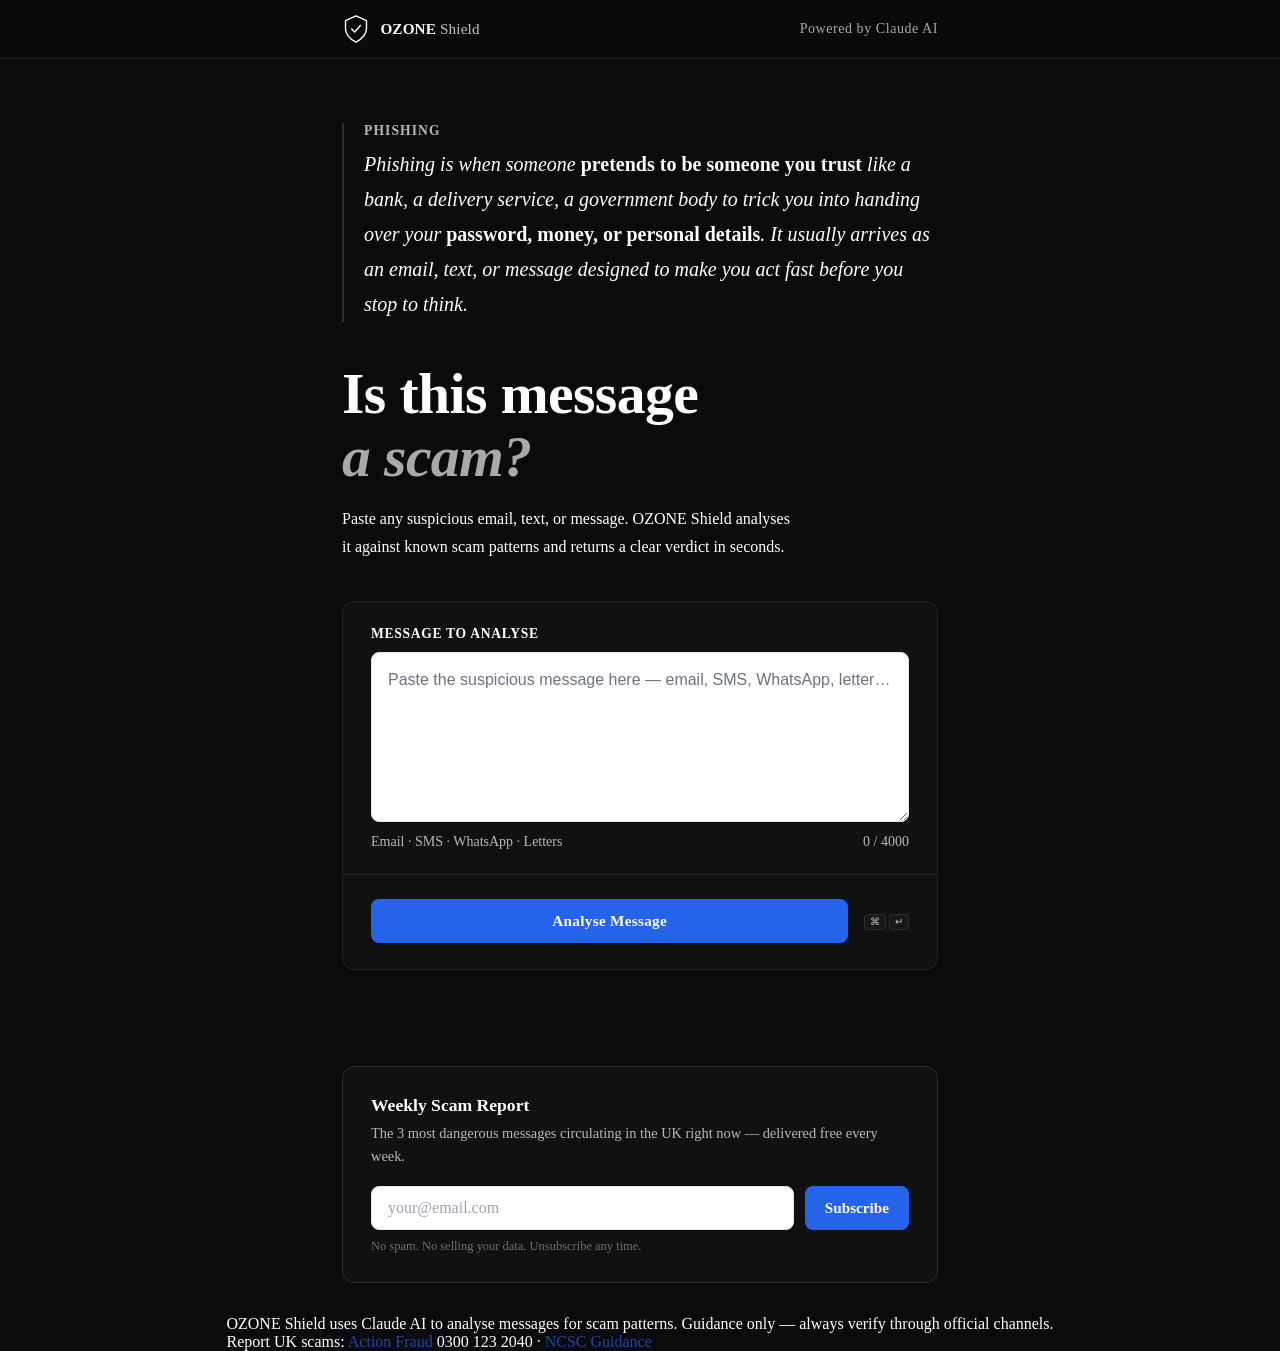
==== index.html @ 38a6ad0b "Slight change" ====
<!DOCTYPE html>
<html lang="en">
<head>
  <meta charset="UTF-8">
  <meta name="viewport" content="width=device-width, initial-scale=1.0">
  <title>OZONE Shield — Scam Detector</title>
  <link rel="preconnect" href="https://fonts.googleapis.com">
  <link rel="preconnect" href="https://fonts.gstatic.com" crossorigin>
  
  <style>
    *, *::before, *::after { box-sizing: border-box; margin: 0; padding: 0; }

    :root {
      --bg:          #0b0b0d;
      --surface:     #111113;
      --surface-2:   #18181b;
      --border:      #222226;
      --border-mid:  #2e2e34;
      --text:        #ffffff;
      --muted:       rgba(255,255,255,0.75);
      --dim:         rgba(255,255,255,0.5);
      --blue:        #2563eb;
      --blue-hover:  #1d4ed8;
      --blue-glow:   rgba(37,99,235,0.15);
      --safe:        #10b981;
      --safe-bg:     rgba(16,185,129,0.07);
      --safe-border: rgba(16,185,129,0.2);
      --warn:        #d97706;
      --warn-bg:     rgba(217,119,6,0.07);
      --warn-border: rgba(217,119,6,0.2);
      --danger:      #dc2626;
      --danger-bg:   rgba(220,38,38,0.07);
      --danger-border: rgba(220,38,38,0.2);
    }

    html { font-size: 16px; }

    body {
      background: var(--bg);
      color: var(--text);
      font-family: 'Times New Roman', Times, serif;
      font-weight: 400;
      min-height: 100vh;
      -webkit-font-smoothing: antialiased;
      display: flex;
      flex-direction: column;
      align-items: center;
    }

    /* ─── NAV ─── */
    nav {
      width: 100%;
      position: sticky;
      top: 0;
      z-index: 50;
      background: rgba(11,11,13,0.9);
      backdrop-filter: blur(16px);
      border-bottom: 1px solid var(--border);
    }

    .nav-inner {
      max-width: 660px;
      margin: 0 auto;
      padding: 0 2rem;
      height: 58px;
      display: flex;
      align-items: center;
      justify-content: space-between;
    }

    .brand {
      display: flex;
      align-items: center;
      gap: 0.65rem;
      text-decoration: none;
    }

    .shield-icon {
      width: 28px;
      height: 28px;
      flex-shrink: 0;
    }

    .brand-name {
      font-family: 'Times New Roman', Times, serif;
      font-weight: 700;
      font-size: 0.95rem;
      color: #ffffff;
      letter-spacing: 0.01em;
    }

    .brand-name span {
      color: rgba(255,255,255,0.75);
      font-weight: 400;
    }

    .nav-tag {
      font-size: 0.875rem;
      font-weight: 400;
      color: rgba(255,255,255,0.65);
      letter-spacing: 0.04em;
    }

    /* ─── PAGE ─── */
    .page {
      width: 100%;
      max-width: 660px;
      padding: 4rem 2rem 6rem;
      display: flex;
      flex-direction: column;
      gap: 2.5rem;
    }

    /* ─── DEFINITION ─── */
    .definition {
      border-left: 2px solid var(--border-mid);
      padding-left: 1.25rem;
      animation: rise 0.5s ease both;
    }

    .definition-label {
      font-size: 0.85rem;
      font-weight: 700;
      letter-spacing: 0.08em;
      text-transform: uppercase;
      color: rgba(255,255,255,0.7);
      margin-bottom: 0.5rem;
    }

    .definition-body {
      font-family: 'Times New Roman', Times, serif;
      font-size: 1.25rem;
      font-style: italic;
      color: #ffffff;
      line-height: 1.75;
    }

    .definition-body strong {
      font-style: normal;
      font-weight: 700;
      color: #ffffff;
    }

    /* ─── HERO ─── */
    .hero {
      animation: rise 0.5s ease 0.07s both;
    }

    h1 {
      font-family: 'Times New Roman', Times, serif;
      font-size: clamp(2.6rem, 6vw, 3.6rem);
      font-weight: 700;
      line-height: 1.1;
      letter-spacing: -0.01em;
      color: #ffffff;
      margin-bottom: 1rem;
    }

    h1 em {
      font-style: italic;
      color: rgba(255,255,255,0.65);
    }

    .hero-sub {
      font-size: 1rem;
      font-weight: 400;
      color: #ffffff;
      line-height: 1.75;
      max-width: 460px;
    }

    /* ─── CARD ─── */
    .card {
      background: var(--surface);
      border: 1px solid var(--border);
      border-radius: 12px;
      overflow: hidden;
      animation: rise 0.5s ease 0.14s both;
    }

    .section {
      padding: 1.5rem 1.75rem;
    }

    .section + .section {
      border-top: 1px solid var(--border);
    }

    label.field-label {
      display: block;
      font-size: 0.85rem;
      font-weight: 700;
      letter-spacing: 0.05em;
      text-transform: uppercase;
      color: #ffffff;
      margin-bottom: 0.65rem;
    }



    /* Textarea — white */
    textarea {
      width: 100%;
      min-height: 170px;
      background: #ffffff;
      border: 1px solid #e4e4e7;
      border-radius: 8px;
      padding: 0.9rem 1rem;
      font-family: 'Outfit', sans-serif;
      font-size: 1rem;
      color: #18181b;
      line-height: 1.65;
      resize: vertical;
      outline: none;
      transition: border-color 0.15s, box-shadow 0.15s;
    }

    textarea:focus {
      border-color: var(--blue);
      box-shadow: 0 0 0 3px var(--blue-glow);
    }

    textarea::placeholder { color: #6b7280; }

    .meta-row {
      display: flex;
      justify-content: space-between;
      align-items: center;
      margin-top: 0.5rem;
    }

    .textarea-note {
      font-size: 0.875rem;
      color: rgba(255,255,255,0.7);
    }

    .char-count {
      font-size: 0.875rem;
      color: rgba(255,255,255,0.7);
      font-variant-numeric: tabular-nums;
    }

    /* Button */
    .btn-wrap {
      display: flex;
      align-items: center;
      justify-content: space-between;
      gap: 1rem;
    }

    button#analyseBtn {
      flex: 1;
      background: var(--blue);
      color: #ffffff;
      border: none;
      border-radius: 8px;
      padding: 0.82rem 1.5rem;
      font-family: 'Times New Roman', Times, serif;
      font-size: 0.95rem;
      font-weight: 700;
      letter-spacing: 0.02em;
      cursor: pointer;
      transition: background 0.15s, transform 0.1s, box-shadow 0.15s;
    }

    button#analyseBtn:hover:not(:disabled) {
      background: var(--blue-hover);
      transform: translateY(-1px);
      box-shadow: 0 4px 16px rgba(37,99,235,0.35);
    }

    button#analyseBtn:active { transform: translateY(0); }

    button#analyseBtn:disabled {
      opacity: 0.45;
      cursor: not-allowed;
      transform: none;
    }

    button#analyseBtn.loading #btnText::after {
      content: '';
      display: inline-block;
      width: 10px;
      height: 10px;
      border: 1.5px solid rgba(255,255,255,0.35);
      border-top-color: white;
      border-radius: 50%;
      animation: spin 0.65s linear infinite;
      margin-left: 0.5rem;
      vertical-align: -1px;
    }

    .shortcut {
      font-size: 0.875rem;
      color: rgba(255,255,255,0.6);
      white-space: nowrap;
    }

    kbd {
      background: var(--surface-2);
      border: 1px solid var(--border-mid);
      border-radius: 4px;
      padding: 0.08rem 0.3rem;
      font-size: 0.65rem;
      font-family: monospace;
      color: var(--muted);
    }

    /* Cooldown */
    .cooldown-bar {
      height: 2px;
      background: var(--border);
      overflow: hidden;
      opacity: 0;
      transition: opacity 0.2s;
    }
    .cooldown-bar.active { opacity: 1; }
    .cooldown-fill {
      height: 100%;
      width: 0;
      background: var(--blue);
    }

    /* Error */
    .error-box {
      display: none;
      gap: 0.6rem;
      align-items: flex-start;
      background: var(--danger-bg);
      border: 1px solid var(--danger-border);
      border-radius: 8px;
      padding: 0.8rem 1rem;
      font-size: 0.83rem;
      color: #fca5a5;
      animation: rise 0.3s ease both;
    }
    .error-box.visible { display: flex; }

    /* Result */
    .result {
      display: none;
      flex-direction: column;
      background: var(--surface);
      border: 1px solid var(--border);
      border-radius: 12px;
      overflow: hidden;
      animation: rise 0.45s ease both;
    }
    .result.visible { display: flex; }

    .result-head {
      padding: 1.5rem 1.75rem;
      display: grid;
      grid-template-columns: auto 1fr auto;
      align-items: center;
      gap: 1.1rem;
      border-bottom: 1px solid var(--border);
    }

    .result.safe   .result-head { background: var(--safe-bg); }
    .result.suspicious .result-head { background: var(--warn-bg); }
    .result.scam   .result-head { background: var(--danger-bg); }

    .verdict-emoji { font-size: 1.85rem; line-height: 1; }

    .verdict-label {
      font-size: 1.35rem;
      font-weight: 700;
      color: #ffffff;
      letter-spacing: -0.01em;
      display: block;
    }
    .verdict-desc {
      font-size: 0.9rem;
      color: rgba(255,255,255,0.85);
      margin-top: 0.15rem;
      display: block;
    }

    .verdict-right {
      text-align: right;
      display: flex;
      flex-direction: column;
      align-items: flex-end;
      gap: 0.45rem;
    }

    .confidence-pct {
      font-size: 1.65rem;
      font-weight: 700;
      color: #ffffff;
      line-height: 1;
      font-variant-numeric: tabular-nums;
    }

    .conf-label {
      font-size: 0.8rem;
      color: rgba(255,255,255,0.75);
      letter-spacing: 0.05em;
      text-transform: uppercase;
      display: block;
      margin-top: 0.1rem;
    }

    .severity-pill {
      display: inline-block;
      font-size: 0.63rem;
      font-weight: 600;
      letter-spacing: 0.07em;
      text-transform: uppercase;
      padding: 0.18rem 0.55rem;
      border-radius: 100px;
    }
    .severity-pill.low      { color: var(--safe); background: var(--safe-bg); border: 1px solid var(--safe-border); }
    .severity-pill.medium   { color: var(--warn); background: var(--warn-bg); border: 1px solid var(--warn-border); }
    .severity-pill.critical { color: var(--danger); background: var(--danger-bg); border: 1px solid var(--danger-border); }

    .result-body {
      padding: 1.5rem 1.75rem;
      display: flex;
      flex-direction: column;
      gap: 1.5rem;
    }

    .result-section-title {
      font-size: 0.85rem;
      font-weight: 700;
      letter-spacing: 0.05em;
      text-transform: uppercase;
      color: rgba(255,255,255,0.75);
      margin-bottom: 0.75rem;
    }

    .reasons {
      list-style: none;
      display: flex;
      flex-direction: column;
      gap: 0.65rem;
    }

    .reasons li {
      display: flex;
      gap: 0.8rem;
      font-size: 1rem;
      color: #ffffff;
      line-height: 1.6;
      align-items: flex-start;
    }

    .reason-num {
      min-width: 18px;
      height: 18px;
      border-radius: 50%;
      background: var(--surface-2);
      border: 1px solid var(--border-mid);
      display: flex;
      align-items: center;
      justify-content: center;
      font-size: 0.6rem;
      font-weight: 700;
      color: rgba(255,255,255,0.7);
      flex-shrink: 0;
      margin-top: 2px;
    }

    .action-block {
      background: var(--surface-2);
      border: 1px solid var(--border-mid);
      border-radius: 8px;
      padding: 1rem 1.1rem;
      font-size: 1rem;
      color: #ffffff;
      line-height: 1.65;
    }

    /* ─── EMAIL SIGNUP ─── */
    .signup-wrap {
      width: 100%;
      max-width: 660px;
      padding: 0 2rem 2rem;
      animation: rise 0.5s ease 0.2s both;
    }

    .signup-card {
      background: var(--surface);
      border: 1px solid var(--border-mid);
      border-radius: 12px;
      padding: 1.75rem;
    }

    .signup-title {
      font-size: 1.1rem;
      font-weight: 700;
      color: #ffffff;
      margin-bottom: 0.35rem;
    }

    .signup-sub {
      font-size: 0.9rem;
      color: rgba(255,255,255,0.7);
      line-height: 1.6;
      margin-bottom: 1.1rem;
    }

    .signup-row {
      display: flex;
      gap: 0.65rem;
    }

    .signup-row input[type="email"] {
      flex: 1;
      background: #ffffff;
      border: 1px solid #e4e4e7;
      border-radius: 8px;
      padding: 0.75rem 1rem;
      font-family: 'Times New Roman', Times, serif;
      font-size: 1rem;
      color: #18181b;
      outline: none;
      transition: border-color 0.15s, box-shadow 0.15s;
    }

    .signup-row input[type="email"]:focus {
      border-color: var(--blue);
      box-shadow: 0 0 0 3px var(--blue-glow);
    }

    .signup-row input::placeholder { color: #9ca3af; }

    .signup-row button {
      background: var(--blue);
      color: #ffffff;
      border: none;
      border-radius: 8px;
      padding: 0.75rem 1.25rem;
      font-family: 'Times New Roman', Times, serif;
      font-size: 0.95rem;
      font-weight: 700;
      cursor: pointer;
      white-space: nowrap;
      transition: background 0.15s, transform 0.1s;
    }

    .signup-row button:hover {
      background: var(--blue-hover);
      transform: translateY(-1px);
    }

    .signup-note {
      font-size: 0.78rem;
      color: rgba(255,255,255,0.4);
      margin-top: 0.6rem;
    }

    .signup-success {
      display: none;
      font-size: 0.95rem;
      color: var(--safe);
      font-weight: 600;
      padding: 0.5rem 0;
    }

    .signup-success.visible { display: block; }

    /* ─── FOOTER ─── */
      width: 100%;
      max-width: 660px;
      padding: 0 2rem 3rem;
      border-top: 1px solid var(--border);
    }

    .footer-inner {
      padding-top: 1.5rem;
      font-size: 0.875rem;
      color: rgba(255,255,255,0.65);
      line-height: 1.75;
    }

    .footer-inner a { color: rgba(37,99,235,0.7); text-decoration: none; }
    .footer-inner a:hover { color: var(--blue); }

    /* Animations */
    @keyframes rise {
      from { opacity: 0; transform: translateY(14px); }
      to   { opacity: 1; transform: translateY(0); }
    }
    @keyframes spin {
      to { transform: rotate(360deg); }
    }

    @media (max-width: 480px) {
      .page { padding: 2.5rem 1.25rem 5rem; }
      .section { padding: 1.25rem; }
      .shortcut { display: none; }
    }
  </style>
</head>
<body>

  <!-- NAV -->
  <nav>
    <div class="nav-inner">
      <a class="brand" href="#">
        <!-- Clean geometric shield SVG -->
        <svg class="shield-icon" viewBox="0 0 28 32" fill="none" xmlns="http://www.w3.org/2000/svg">
          <path d="M14 1L2 6.5V15C2 21.627 7.373 27.5 14 31C20.627 27.5 26 21.627 26 15V6.5L14 1Z" fill="none" stroke="white" stroke-width="1.6" stroke-linejoin="round"/>
          <path d="M9 16l3.5 3.5L19 12" stroke="white" stroke-width="1.6" stroke-linecap="round" stroke-linejoin="round"/>
        </svg>
        <span class="brand-name">OZONE <span>Shield</span></span>
      </a>
      <span class="nav-tag">Powered by Claude AI</span>
    </div>
  </nav>

  <!-- PAGE CONTENT -->
  <div class="page">

    <!-- PHISHING DEFINITION -->
    <div class="definition">
      <div class="definition-label">Phishing</div>
      <p class="definition-body">
        Phishing is when someone <strong>pretends to be someone you trust</strong> like a bank, a delivery service, a government body to trick you into handing over your <strong>password, money, or personal details</strong>. It usually arrives as an email, text, or message designed to make you act fast before you stop to think.
      </p>
    </div>

    <!-- HERO -->
    <div class="hero">
      <h1>Is this message<br><em>a scam?</em></h1>
      <p class="hero-sub">Paste any suspicious email, text, or message. OZONE Shield analyses it against known scam patterns and returns a clear verdict in seconds.</p>
    </div>

    <!-- INPUT CARD -->
    <div class="card">



      <!-- MESSAGE -->
      <div class="section">
        <label class="field-label" for="messageInput">Message to analyse</label>
        <textarea
          id="messageInput"
          maxlength="4000"
          placeholder="Paste the suspicious message here — email, SMS, WhatsApp, letter…"
          spellcheck="false"
        ></textarea>
        <div class="meta-row">
          <span class="textarea-note">Email · SMS · WhatsApp · Letters</span>
          <span class="char-count"><span id="charCount">0</span> / 4000</span>
        </div>
      </div>

      <!-- BUTTON -->
      <div class="section">
        <div class="btn-wrap">
          <button id="analyseBtn" onclick="analyse()">
            <span id="btnText">Analyse Message</span>
          </button>
          <span class="shortcut"><kbd>⌘</kbd> <kbd>↵</kbd></span>
        </div>
      </div>

      <!-- COOLDOWN -->
      <div class="cooldown-bar" id="cooldownTrack">
        <div class="cooldown-fill" id="cooldownFill"></div>
      </div>

    </div>

    <!-- ERROR -->
    <div class="error-box" id="errorBox">
      <span>⚠</span>
      <span id="errorText"></span>
    </div>

    <!-- RESULT -->
    <div class="result" id="resultCard">

      <div class="result-head">
        <div class="verdict-emoji" id="verdictIcon"></div>
        <div>
          <span class="verdict-label" id="verdictTitle"></span>
          <span class="verdict-desc" id="verdictSub"></span>
        </div>
        <div class="verdict-right">
          <span class="confidence-pct" id="confidencePct"></span>
          <span class="conf-label">Confidence</span>
          <span class="severity-pill" id="severityPill"></span>
        </div>
      </div>

      <div class="result-body">
        <div>
          <p class="result-section-title">Why we flagged this</p>
          <ul class="reasons" id="reasonsList"></ul>
        </div>
        <div>
          <p class="result-section-title">What to do</p>
          <div class="action-block" id="actionBox"></div>
        </div>
      </div>

    </div>

  </div>

  <!-- EMAIL SIGNUP -->
  <div class="signup-wrap">
    <div class="signup-card">
      <div class="signup-text">
        <p class="signup-title">Weekly Scam Report</p>
        <p class="signup-sub">The 3 most dangerous messages circulating in the UK right now — delivered free every week.</p>
      </div>
      <form name="waitlist" netlify netlify-honeypot="bot-field" class="signup-form" id="signupForm">
        <input type="hidden" name="form-name" value="waitlist" />
        <p style="display:none"><input name="bot-field" /></p>
        <div class="signup-row">
          <input type="email" name="email" id="emailInput" placeholder="your@email.com" required autocomplete="email" />
          <button type="submit" id="signupBtn">Subscribe</button>
        </div>
        <p class="signup-note">No spam. No selling your data. Unsubscribe any time.</p>
      </form>
      <div class="signup-success" id="signupSuccess">
        <span>✓</span> You're on the list. First report lands this week.
      </div>
    </div>
  </div>

  <!-- FOOTER -->
  <footer>
    <div class="footer-inner">
      <p>OZONE Shield uses Claude AI to analyse messages for scam patterns. Guidance only — always verify through official channels.</p>
      <p>Report UK scams: <a href="https://www.actionfraud.police.uk" target="_blank" rel="noopener">Action Fraud</a> 0300 123 2040 · <a href="https://www.ncsc.gov.uk/collection/phishing-scams" target="_blank" rel="noopener">NCSC Guidance</a></p>
    </div>
  </footer>

  <script>
    let cooldownActive = false;
    const COOLDOWN_MS = 10000;

    document.getElementById('messageInput').addEventListener('input', function () {
      document.getElementById('charCount').textContent = this.value.length;
    });

    async function analyse() {
      const message = document.getElementById('messageInput').value.trim();
      const btn     = document.getElementById('analyseBtn');
      const errBox  = document.getElementById('errorBox');
      const result  = document.getElementById('resultCard');

      errBox.className = 'error-box';
      result.className = 'result';

      if (!message)       return showError('Please paste a message to analyse.');
      if (cooldownActive) return showError('Please wait a moment before scanning again.');

      btn.disabled = true;
      btn.classList.add('loading');
      document.getElementById('btnText').textContent = 'Analysing';

      try {
        const res = await fetch('/.netlify/functions/analyse', {
          method: 'POST',
          headers: { 'Content-Type': 'application/json' },
          body: JSON.stringify({ message })
        });

        if (!res.ok) {
          const e = await res.json();
          throw new Error(e.error || `Error ${res.status}`);
        }

        const raw    = await res.text();
        const clean  = raw.replace(/```json|```/g, '').trim();
        const parsed = JSON.parse(clean);
        render(parsed);
        startCooldown();

      } catch (err) {
        showError(err.message || 'Something went wrong. Please try again.');
      } finally {
        btn.classList.remove('loading');
        document.getElementById('btnText').textContent = 'Analyse Message';
        btn.disabled = false;
      }
    }

    function render(r) {
      const card = document.getElementById('resultCard');
      const map = {
        SAFE:       { cls: 'safe',       icon: '🟢', sub: 'No significant scam signals detected.' },
        SUSPICIOUS: { cls: 'suspicious', icon: '🟡', sub: 'Proceed with caution — signals detected.' },
        SCAM:       { cls: 'scam',       icon: '🔴', sub: 'High-confidence scam indicators found.' },
        INVALID:    { cls: 'suspicious', icon: '⚠️', sub: 'No valid message detected.' }
      };
      const c = map[r.VERDICT] || map.SUSPICIOUS;
      card.className = `result visible ${c.cls}`;

      document.getElementById('verdictIcon').textContent   = c.icon;
      document.getElementById('verdictTitle').textContent  = r.VERDICT;
      document.getElementById('verdictSub').textContent    = c.sub;
      document.getElementById('confidencePct').textContent = r.CONFIDENCE_PERCENT + '%';
      document.getElementById('actionBox').textContent     = r.WHAT_TO_DO;

      const pill = document.getElementById('severityPill');
      const sev  = (r.SEVERITY || 'Low').toLowerCase();
      pill.textContent = r.SEVERITY + ' Severity';
      pill.className   = `severity-pill ${sev}`;

      const list = document.getElementById('reasonsList');
      list.innerHTML = '';
      (r.REASONS || []).forEach((reason, i) => {
        const li = document.createElement('li');
        li.innerHTML = `<span class="reason-num">${i + 1}</span><span>${reason}</span>`;
        list.appendChild(li);
      });

      card.scrollIntoView({ behavior: 'smooth', block: 'nearest' });
    }

    function showError(msg) {
      document.getElementById('errorText').textContent = msg;
      document.getElementById('errorBox').className = 'error-box visible';
    }

    function startCooldown() {
      cooldownActive = true;
      const track = document.getElementById('cooldownTrack');
      const fill  = document.getElementById('cooldownFill');
      track.className = 'cooldown-bar active';
      fill.style.transition = 'none';
      fill.style.width = '100%';
      requestAnimationFrame(() => {
        fill.style.transition = `width ${COOLDOWN_MS}ms linear`;
        fill.style.width = '0%';
      });
      setTimeout(() => {
        cooldownActive = false;
        track.className = 'cooldown-bar';
      }, COOLDOWN_MS);
    }

    document.getElementById('messageInput').addEventListener('keydown', e => {
      if (e.key === 'Enter' && e.metaKey) analyse();
    });

    // Email signup — show success state without page reload
    document.getElementById('signupForm').addEventListener('submit', async function(e) {
      e.preventDefault();
      const btn   = document.getElementById('signupBtn');
      const email = document.getElementById('emailInput').value.trim();
      btn.disabled = true;
      btn.textContent = 'Subscribing…';
      try {
        await fetch('/', {
          method: 'POST',
          headers: { 'Content-Type': 'application/x-www-form-urlencoded' },
          body: new URLSearchParams({ 'form-name': 'waitlist', email }).toString()
        });
      } catch {}
      document.getElementById('signupForm').style.display = 'none';
      document.getElementById('signupSuccess').className = 'signup-success visible';
    });
  </script>
</body>
</html>
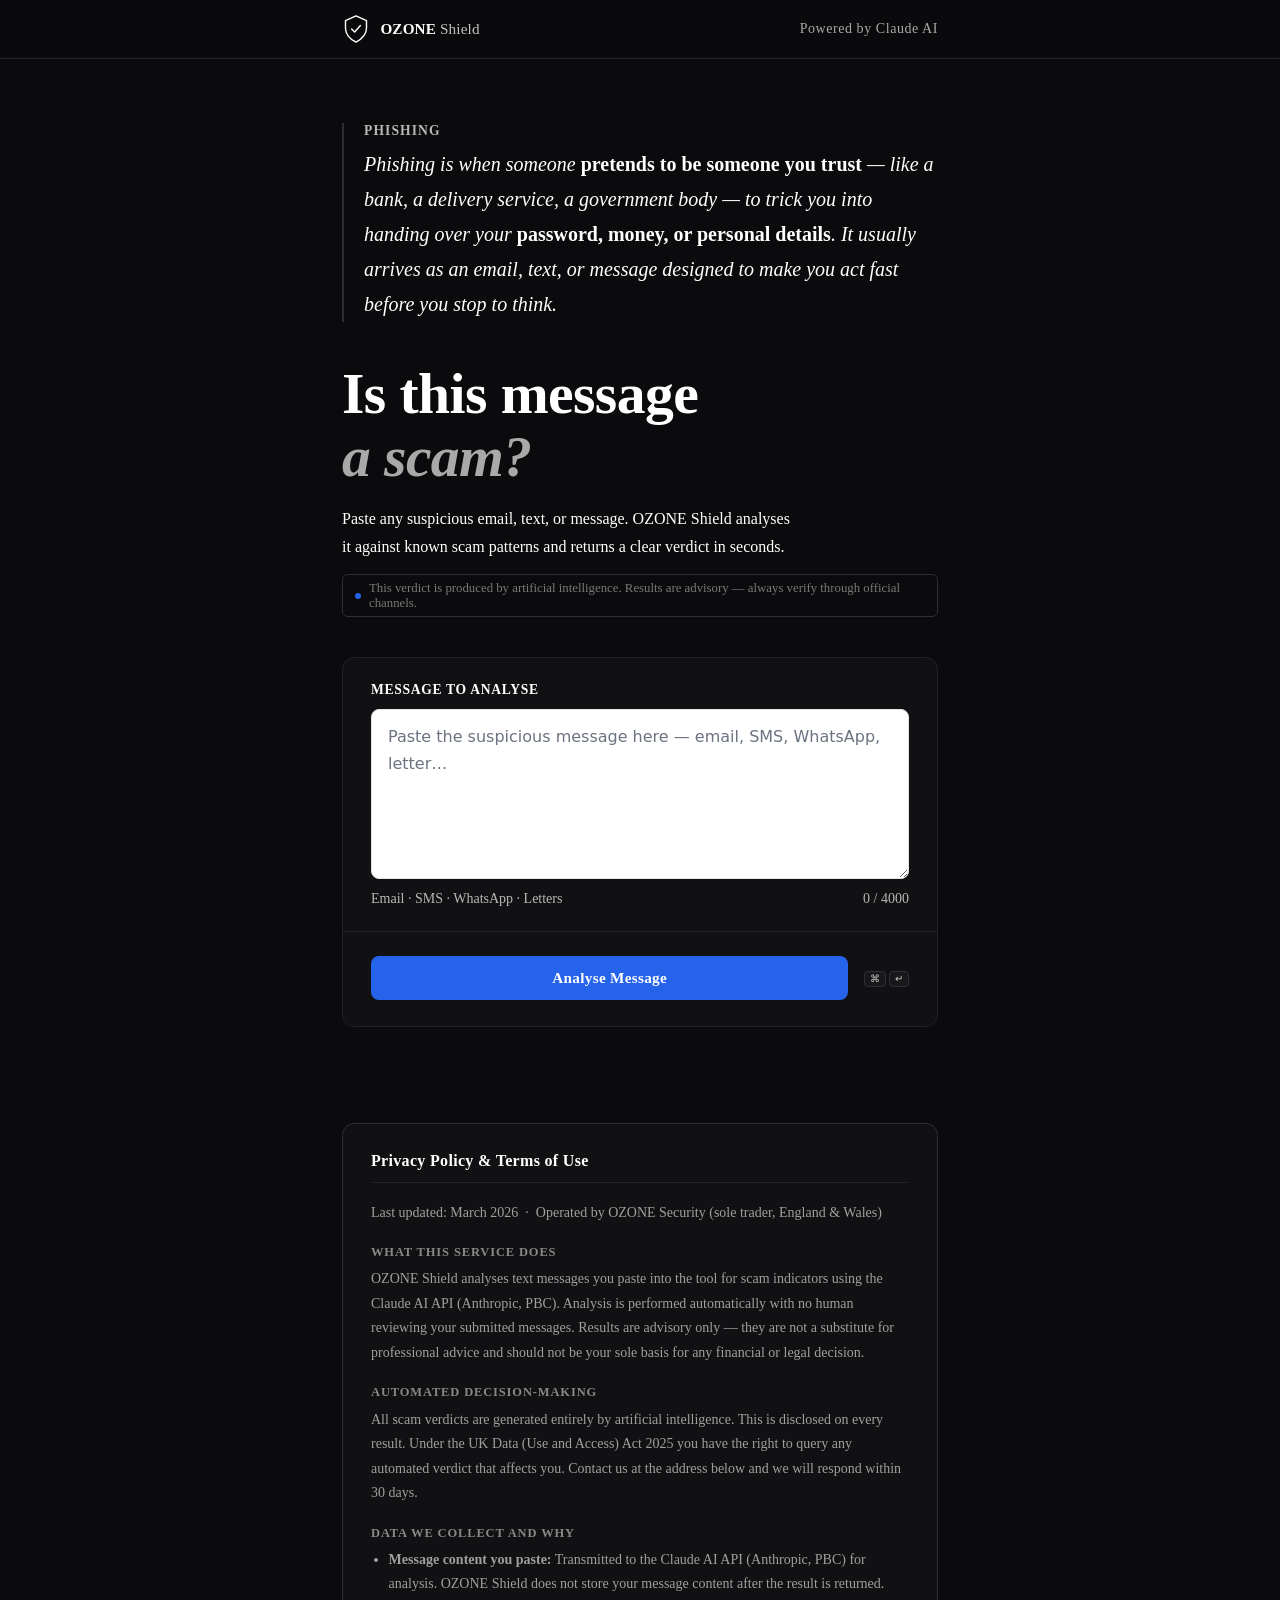
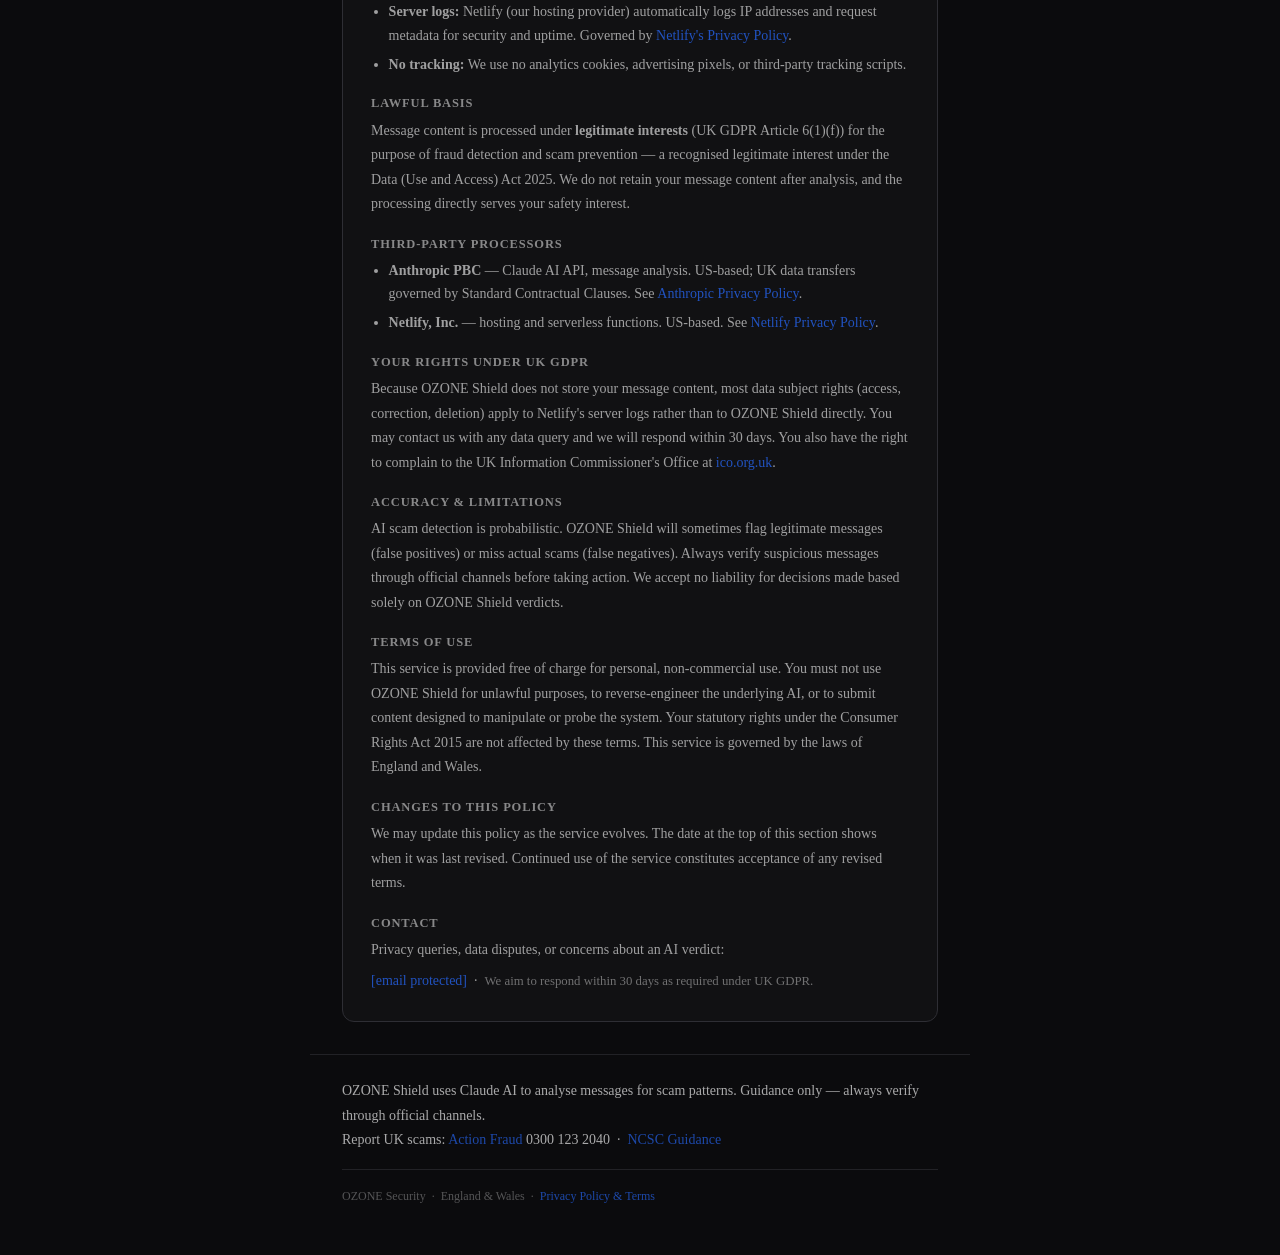
==== commit 02be974f: "Add files via upload" ====
--- a/index.html
+++ b/index.html
@@ -3,9 +3,12 @@
 <head>
   <meta charset="UTF-8">
   <meta name="viewport" content="width=device-width, initial-scale=1.0">
-  <title>OZONE Shield — Scam Detector</title>
-  <link rel="preconnect" href="https://fonts.googleapis.com">
-  <link rel="preconnect" href="https://fonts.gstatic.com" crossorigin>
+  <title>OZONE Shield — AI Scam Detector</title>
+  <meta name="description" content="Paste any suspicious email, text, or message. OZONE Shield uses AI to analyse it for scam patterns and returns a clear verdict in seconds. Free for UK users.">
+  <link rel="icon" type="image/x-icon" href="/favicon.ico">
+  <link rel="icon" type="image/png" sizes="32x32" href="/favicon.ico">
+  <link rel="apple-touch-icon" sizes="180x180" href="/apple-touch-icon.png">
+  <link rel="apple-touch-icon-precomposed" href="/apple-touch-icon-precomposed.png">
   
   <style>
     *, *::before, *::after { box-sizing: border-box; margin: 0; padding: 0; }
@@ -75,11 +78,7 @@
       text-decoration: none;
     }
 
-    .shield-icon {
-      width: 28px;
-      height: 28px;
-      flex-shrink: 0;
-    }
+    .shield-icon { width: 28px; height: 28px; flex-shrink: 0; }
 
     .brand-name {
       font-family: 'Times New Roman', Times, serif;
@@ -89,10 +88,7 @@
       letter-spacing: 0.01em;
     }
 
-    .brand-name span {
-      color: rgba(255,255,255,0.75);
-      font-weight: 400;
-    }
+    .brand-name span { color: rgba(255,255,255,0.75); font-weight: 400; }
 
     .nav-tag {
       font-size: 0.875rem;
@@ -135,16 +131,10 @@
       line-height: 1.75;
     }
 
-    .definition-body strong {
-      font-style: normal;
-      font-weight: 700;
-      color: #ffffff;
-    }
+    .definition-body strong { font-style: normal; font-weight: 700; color: #ffffff; }
 
     /* ─── HERO ─── */
-    .hero {
-      animation: rise 0.5s ease 0.07s both;
-    }
+    .hero { animation: rise 0.5s ease 0.07s both; }
 
     h1 {
       font-family: 'Times New Roman', Times, serif;
@@ -156,10 +146,7 @@
       margin-bottom: 1rem;
     }
 
-    h1 em {
-      font-style: italic;
-      color: rgba(255,255,255,0.65);
-    }
+    h1 em { font-style: italic; color: rgba(255,255,255,0.65); }
 
     .hero-sub {
       font-size: 1rem;
@@ -167,6 +154,29 @@
       color: #ffffff;
       line-height: 1.75;
       max-width: 460px;
+      margin-bottom: 0.85rem;
+    }
+
+    /* ─── AI TRANSPARENCY BADGE ─── */
+    /* Required: UK Data (Use and Access) Act 2025 + UK AI Regulatory Framework */
+    .ai-notice {
+      display: inline-flex;
+      align-items: center;
+      gap: 0.5rem;
+      font-size: 0.8rem;
+      color: rgba(255,255,255,0.45);
+      border: 1px solid var(--border-mid);
+      border-radius: 6px;
+      padding: 0.35rem 0.75rem;
+      width: fit-content;
+    }
+
+    .ai-notice-dot {
+      width: 6px;
+      height: 6px;
+      border-radius: 50%;
+      background: var(--blue);
+      flex-shrink: 0;
     }
 
     /* ─── CARD ─── */
@@ -178,13 +188,8 @@
       animation: rise 0.5s ease 0.14s both;
     }
 
-    .section {
-      padding: 1.5rem 1.75rem;
-    }
-
-    .section + .section {
-      border-top: 1px solid var(--border);
-    }
+    .section { padding: 1.5rem 1.75rem; }
+    .section + .section { border-top: 1px solid var(--border); }
 
     label.field-label {
       display: block;
@@ -196,9 +201,6 @@
       margin-bottom: 0.65rem;
     }
 
-
-
-    /* Textarea — white */
     textarea {
       width: 100%;
       min-height: 170px;
@@ -206,7 +208,7 @@
       border: 1px solid #e4e4e7;
       border-radius: 8px;
       padding: 0.9rem 1rem;
-      font-family: 'Outfit', sans-serif;
+      font-family: system-ui, -apple-system, BlinkMacSystemFont, sans-serif;
       font-size: 1rem;
       color: #18181b;
       line-height: 1.65;
@@ -215,11 +217,7 @@
       transition: border-color 0.15s, box-shadow 0.15s;
     }
 
-    textarea:focus {
-      border-color: var(--blue);
-      box-shadow: 0 0 0 3px var(--blue-glow);
-    }
-
+    textarea:focus { border-color: var(--blue); box-shadow: 0 0 0 3px var(--blue-glow); }
     textarea::placeholder { color: #6b7280; }
 
     .meta-row {
@@ -229,24 +227,10 @@
       margin-top: 0.5rem;
     }
 
-    .textarea-note {
-      font-size: 0.875rem;
-      color: rgba(255,255,255,0.7);
-    }
-
-    .char-count {
-      font-size: 0.875rem;
-      color: rgba(255,255,255,0.7);
-      font-variant-numeric: tabular-nums;
-    }
-
-    /* Button */
-    .btn-wrap {
-      display: flex;
-      align-items: center;
-      justify-content: space-between;
-      gap: 1rem;
-    }
+    .textarea-note { font-size: 0.875rem; color: rgba(255,255,255,0.7); }
+    .char-count { font-size: 0.875rem; color: rgba(255,255,255,0.7); font-variant-numeric: tabular-nums; }
+
+    .btn-wrap { display: flex; align-items: center; justify-content: space-between; gap: 1rem; }
 
     button#analyseBtn {
       flex: 1;
@@ -270,12 +254,7 @@
     }
 
     button#analyseBtn:active { transform: translateY(0); }
-
-    button#analyseBtn:disabled {
-      opacity: 0.45;
-      cursor: not-allowed;
-      transform: none;
-    }
+    button#analyseBtn:disabled { opacity: 0.45; cursor: not-allowed; transform: none; }
 
     button#analyseBtn.loading #btnText::after {
       content: '';
@@ -290,11 +269,7 @@
       vertical-align: -1px;
     }
 
-    .shortcut {
-      font-size: 0.875rem;
-      color: rgba(255,255,255,0.6);
-      white-space: nowrap;
-    }
+    .shortcut { font-size: 0.875rem; color: rgba(255,255,255,0.6); white-space: nowrap; }
 
     kbd {
       background: var(--surface-2);
@@ -306,22 +281,10 @@
       color: var(--muted);
     }
 
-    /* Cooldown */
-    .cooldown-bar {
-      height: 2px;
-      background: var(--border);
-      overflow: hidden;
-      opacity: 0;
-      transition: opacity 0.2s;
-    }
+    .cooldown-bar { height: 2px; background: var(--border); overflow: hidden; opacity: 0; transition: opacity 0.2s; }
     .cooldown-bar.active { opacity: 1; }
-    .cooldown-fill {
-      height: 100%;
-      width: 0;
-      background: var(--blue);
-    }
-
-    /* Error */
+    .cooldown-fill { height: 100%; width: 0; background: var(--blue); }
+
     .error-box {
       display: none;
       gap: 0.6rem;
@@ -336,7 +299,6 @@
     }
     .error-box.visible { display: flex; }
 
-    /* Result */
     .result {
       display: none;
       flex-direction: column;
@@ -357,95 +319,31 @@
       border-bottom: 1px solid var(--border);
     }
 
-    .result.safe   .result-head { background: var(--safe-bg); }
+    .result.safe       .result-head { background: var(--safe-bg); }
     .result.suspicious .result-head { background: var(--warn-bg); }
-    .result.scam   .result-head { background: var(--danger-bg); }
+    .result.scam       .result-head { background: var(--danger-bg); }
 
     .verdict-emoji { font-size: 1.85rem; line-height: 1; }
-
-    .verdict-label {
-      font-size: 1.35rem;
-      font-weight: 700;
-      color: #ffffff;
-      letter-spacing: -0.01em;
-      display: block;
-    }
-    .verdict-desc {
-      font-size: 0.9rem;
-      color: rgba(255,255,255,0.85);
-      margin-top: 0.15rem;
-      display: block;
-    }
-
-    .verdict-right {
-      text-align: right;
-      display: flex;
-      flex-direction: column;
-      align-items: flex-end;
-      gap: 0.45rem;
-    }
-
-    .confidence-pct {
-      font-size: 1.65rem;
-      font-weight: 700;
-      color: #ffffff;
-      line-height: 1;
-      font-variant-numeric: tabular-nums;
-    }
-
-    .conf-label {
-      font-size: 0.8rem;
-      color: rgba(255,255,255,0.75);
-      letter-spacing: 0.05em;
-      text-transform: uppercase;
-      display: block;
-      margin-top: 0.1rem;
-    }
-
-    .severity-pill {
-      display: inline-block;
-      font-size: 0.63rem;
-      font-weight: 600;
-      letter-spacing: 0.07em;
-      text-transform: uppercase;
-      padding: 0.18rem 0.55rem;
-      border-radius: 100px;
-    }
-    .severity-pill.low      { color: var(--safe); background: var(--safe-bg); border: 1px solid var(--safe-border); }
-    .severity-pill.medium   { color: var(--warn); background: var(--warn-bg); border: 1px solid var(--warn-border); }
+    .verdict-label { font-size: 1.35rem; font-weight: 700; color: #ffffff; letter-spacing: -0.01em; display: block; }
+    .verdict-desc  { font-size: 0.9rem; color: rgba(255,255,255,0.85); margin-top: 0.15rem; display: block; }
+
+    .verdict-right { text-align: right; display: flex; flex-direction: column; align-items: flex-end; gap: 0.45rem; }
+
+    .confidence-pct { font-size: 1.65rem; font-weight: 700; color: #ffffff; line-height: 1; font-variant-numeric: tabular-nums; }
+    .conf-label { font-size: 0.8rem; color: rgba(255,255,255,0.75); letter-spacing: 0.05em; text-transform: uppercase; display: block; margin-top: 0.1rem; }
+
+    .severity-pill { display: inline-block; font-size: 0.63rem; font-weight: 600; letter-spacing: 0.07em; text-transform: uppercase; padding: 0.18rem 0.55rem; border-radius: 100px; }
+    .severity-pill.low      { color: var(--safe);   background: var(--safe-bg);   border: 1px solid var(--safe-border); }
+    .severity-pill.medium   { color: var(--warn);   background: var(--warn-bg);   border: 1px solid var(--warn-border); }
     .severity-pill.critical { color: var(--danger); background: var(--danger-bg); border: 1px solid var(--danger-border); }
 
-    .result-body {
-      padding: 1.5rem 1.75rem;
-      display: flex;
-      flex-direction: column;
-      gap: 1.5rem;
-    }
-
-    .result-section-title {
-      font-size: 0.85rem;
-      font-weight: 700;
-      letter-spacing: 0.05em;
-      text-transform: uppercase;
-      color: rgba(255,255,255,0.75);
-      margin-bottom: 0.75rem;
-    }
-
-    .reasons {
-      list-style: none;
-      display: flex;
-      flex-direction: column;
-      gap: 0.65rem;
-    }
-
-    .reasons li {
-      display: flex;
-      gap: 0.8rem;
-      font-size: 1rem;
-      color: #ffffff;
-      line-height: 1.6;
-      align-items: flex-start;
-    }
+    .result-body { padding: 1.5rem 1.75rem; display: flex; flex-direction: column; gap: 1.5rem; }
+
+    .result-section-title { font-size: 0.85rem; font-weight: 700; letter-spacing: 0.05em; text-transform: uppercase; color: rgba(255,255,255,0.75); margin-bottom: 0.75rem; }
+
+    .reasons { list-style: none; display: flex; flex-direction: column; gap: 0.65rem; }
+
+    .reasons li { display: flex; gap: 0.8rem; font-size: 1rem; color: #ffffff; line-height: 1.6; align-items: flex-start; }
 
     .reason-num {
       min-width: 18px;
@@ -473,96 +371,50 @@
       line-height: 1.65;
     }
 
-    /* ─── EMAIL SIGNUP ─── */
-    .signup-wrap {
+    /* ─── PRIVACY POLICY SECTION ─── */
+    /* Required under UK GDPR / DPA 2018 / DUAA 2025 / Consumer Rights Act 2015 */
+    .privacy-section {
       width: 100%;
       max-width: 660px;
       padding: 0 2rem 2rem;
-      animation: rise 0.5s ease 0.2s both;
-    }
-
-    .signup-card {
+    }
+
+    .privacy-card {
       background: var(--surface);
       border: 1px solid var(--border-mid);
       border-radius: 12px;
       padding: 1.75rem;
     }
 
-    .signup-title {
-      font-size: 1.1rem;
+    .privacy-card h2 {
+      font-size: 1rem;
       font-weight: 700;
       color: #ffffff;
-      margin-bottom: 0.35rem;
-    }
-
-    .signup-sub {
-      font-size: 0.9rem;
-      color: rgba(255,255,255,0.7);
-      line-height: 1.6;
+      letter-spacing: 0.02em;
       margin-bottom: 1.1rem;
-    }
-
-    .signup-row {
-      display: flex;
-      gap: 0.65rem;
-    }
-
-    .signup-row input[type="email"] {
-      flex: 1;
-      background: #ffffff;
-      border: 1px solid #e4e4e7;
-      border-radius: 8px;
-      padding: 0.75rem 1rem;
-      font-family: 'Times New Roman', Times, serif;
-      font-size: 1rem;
-      color: #18181b;
-      outline: none;
-      transition: border-color 0.15s, box-shadow 0.15s;
-    }
-
-    .signup-row input[type="email"]:focus {
-      border-color: var(--blue);
-      box-shadow: 0 0 0 3px var(--blue-glow);
-    }
-
-    .signup-row input::placeholder { color: #9ca3af; }
-
-    .signup-row button {
-      background: var(--blue);
-      color: #ffffff;
-      border: none;
-      border-radius: 8px;
-      padding: 0.75rem 1.25rem;
-      font-family: 'Times New Roman', Times, serif;
-      font-size: 0.95rem;
+      padding-bottom: 0.75rem;
+      border-bottom: 1px solid var(--border);
+    }
+
+    .privacy-card h3 {
+      font-size: 0.78rem;
       font-weight: 700;
-      cursor: pointer;
-      white-space: nowrap;
-      transition: background 0.15s, transform 0.1s;
-    }
-
-    .signup-row button:hover {
-      background: var(--blue-hover);
-      transform: translateY(-1px);
-    }
-
-    .signup-note {
-      font-size: 0.78rem;
-      color: rgba(255,255,255,0.4);
-      margin-top: 0.6rem;
-    }
-
-    .signup-success {
-      display: none;
-      font-size: 0.95rem;
-      color: var(--safe);
-      font-weight: 600;
-      padding: 0.5rem 0;
-    }
-
-    .signup-success.visible { display: block; }
+      letter-spacing: 0.07em;
+      text-transform: uppercase;
+      color: rgba(255,255,255,0.5);
+      margin-top: 1.25rem;
+      margin-bottom: 0.45rem;
+    }
+
+    .privacy-card p { font-size: 0.875rem; color: rgba(255,255,255,0.6); line-height: 1.75; }
+    .privacy-card ul { padding-left: 1.1rem; display: flex; flex-direction: column; gap: 0.3rem; }
+    .privacy-card li { font-size: 0.875rem; color: rgba(255,255,255,0.6); line-height: 1.7; }
+    .privacy-card a { color: rgba(37,99,235,0.8); text-decoration: none; }
+    .privacy-card a:hover { color: var(--blue); }
 
     /* ─── FOOTER ─── */
+    /* BUG FIX: original file was missing "footer {" — properties were floating loose in CSS */
+    footer {
       width: 100%;
       max-width: 660px;
       padding: 0 2rem 3rem;
@@ -579,14 +431,19 @@
     .footer-inner a { color: rgba(37,99,235,0.7); text-decoration: none; }
     .footer-inner a:hover { color: var(--blue); }
 
-    /* Animations */
+    .footer-legal {
+      margin-top: 1rem;
+      padding-top: 1rem;
+      border-top: 1px solid var(--border);
+      font-size: 0.75rem;
+      color: rgba(255,255,255,0.3);
+    }
+
     @keyframes rise {
       from { opacity: 0; transform: translateY(14px); }
       to   { opacity: 1; transform: translateY(0); }
     }
-    @keyframes spin {
-      to { transform: rotate(360deg); }
-    }
+    @keyframes spin { to { transform: rotate(360deg); } }
 
     @media (max-width: 480px) {
       .page { padding: 2.5rem 1.25rem 5rem; }
@@ -601,7 +458,6 @@
   <nav>
     <div class="nav-inner">
       <a class="brand" href="#">
-        <!-- Clean geometric shield SVG -->
         <svg class="shield-icon" viewBox="0 0 28 32" fill="none" xmlns="http://www.w3.org/2000/svg">
           <path d="M14 1L2 6.5V15C2 21.627 7.373 27.5 14 31C20.627 27.5 26 21.627 26 15V6.5L14 1Z" fill="none" stroke="white" stroke-width="1.6" stroke-linejoin="round"/>
           <path d="M9 16l3.5 3.5L19 12" stroke="white" stroke-width="1.6" stroke-linecap="round" stroke-linejoin="round"/>
@@ -619,7 +475,7 @@
     <div class="definition">
       <div class="definition-label">Phishing</div>
       <p class="definition-body">
-        Phishing is when someone <strong>pretends to be someone you trust</strong> like a bank, a delivery service, a government body to trick you into handing over your <strong>password, money, or personal details</strong>. It usually arrives as an email, text, or message designed to make you act fast before you stop to think.
+        Phishing is when someone <strong>pretends to be someone you trust</strong> — like a bank, a delivery service, a government body — to trick you into handing over your <strong>password, money, or personal details</strong>. It usually arrives as an email, text, or message designed to make you act fast before you stop to think.
       </p>
     </div>
 
@@ -627,12 +483,20 @@
     <div class="hero">
       <h1>Is this message<br><em>a scam?</em></h1>
       <p class="hero-sub">Paste any suspicious email, text, or message. OZONE Shield analyses it against known scam patterns and returns a clear verdict in seconds.</p>
+      <!--
+        AI TRANSPARENCY NOTICE — legally required under:
+        · UK Data (Use and Access) Act 2025 — automated decision-making disclosure
+        · ICO Guidance on Explaining Decisions Made with AI
+        · UK AI Regulatory Framework (DSIT, 2024)
+      -->
+      <div class="ai-notice">
+        <div class="ai-notice-dot"></div>
+        This verdict is produced by artificial intelligence. Results are advisory — always verify through official channels.
+      </div>
     </div>
 
     <!-- INPUT CARD -->
     <div class="card">
-
-
 
       <!-- MESSAGE -->
       <div class="section">
@@ -674,7 +538,6 @@
 
     <!-- RESULT -->
     <div class="result" id="resultCard">
-
       <div class="result-head">
         <div class="verdict-emoji" id="verdictIcon"></div>
         <div>
@@ -687,7 +550,6 @@
           <span class="severity-pill" id="severityPill"></span>
         </div>
       </div>
-
       <div class="result-body">
         <div>
           <p class="result-section-title">Why we flagged this</p>
@@ -698,12 +560,34 @@
           <div class="action-block" id="actionBox"></div>
         </div>
       </div>
-
     </div>
 
   </div>
 
-  <!-- EMAIL SIGNUP -->
+  <!--
+  ════════════════════════════════════════════════════════════════════════
+  EMAIL SIGNUP — TEMPORARILY DISABLED
+  ════════════════════════════════════════════════════════════════════════
+  LEGAL REASON: Collecting email addresses = processing personal data
+  under UK GDPR / Data Protection Act 2018. Cannot collect personal data
+  electronically without first registering with the ICO.
+
+  ACTION REQUIRED: Register at ico.org.uk → "Pay your data protection fee"
+  Cost: £52/year (Tier 1 — sole trader / micro-organisation)
+  Time: ~10 minutes online
+
+  TO RESTORE THIS FORM: Once you have your ICO registration number,
+  uncomment the block below AND add this consent statement above the
+  submit button:
+
+    "By signing up you agree to receive the Weekly Scam Report by email.
+     We will store your email address for this purpose only and will
+     never sell it. You can unsubscribe at any time.
+     See our Privacy Policy below."
+
+  Also update the Privacy Policy section below with your ICO number.
+  ════════════════════════════════════════════════════════════════════════
+
   <div class="signup-wrap">
     <div class="signup-card">
       <div class="signup-text">
@@ -713,15 +597,74 @@
       <form name="waitlist" netlify netlify-honeypot="bot-field" class="signup-form" id="signupForm">
         <input type="hidden" name="form-name" value="waitlist" />
         <p style="display:none"><input name="bot-field" /></p>
+        [ADD CONSENT STATEMENT HERE BEFORE UNCOMMENTING]
         <div class="signup-row">
           <input type="email" name="email" id="emailInput" placeholder="your@email.com" required autocomplete="email" />
           <button type="submit" id="signupBtn">Subscribe</button>
         </div>
-        <p class="signup-note">No spam. No selling your data. Unsubscribe any time.</p>
       </form>
       <div class="signup-success" id="signupSuccess">
         <span>✓</span> You're on the list. First report lands this week.
       </div>
+    </div>
+  </div>
+  -->
+
+  <!-- ════════════════════════════════════════════════════════════════════
+       PRIVACY POLICY & TERMS OF USE
+       Legally required under:
+       · UK GDPR Article 13 — transparency when collecting/processing data
+       · Data Protection Act 2018
+       · Data (Use and Access) Act 2025 — automated decision-making rights
+       · Consumer Rights Act 2015 — terms for digital content/services
+       · UK AI Regulatory Framework — AI transparency obligations
+  ═══════════════════════════════════════════════════════════════════════ -->
+  <div class="privacy-section" id="privacy-policy">
+    <div class="privacy-card">
+      <h2>Privacy Policy &amp; Terms of Use</h2>
+      <p>Last updated: March 2026 &nbsp;·&nbsp; Operated by OZONE Security (sole trader, England &amp; Wales)</p>
+
+      <h3>What this service does</h3>
+      <p>OZONE Shield analyses text messages you paste into the tool for scam indicators using the Claude AI API (Anthropic, PBC). Analysis is performed automatically with no human reviewing your submitted messages. Results are advisory only — they are not a substitute for professional advice and should not be your sole basis for any financial or legal decision.</p>
+
+      <h3>Automated decision-making</h3>
+      <p>All scam verdicts are generated entirely by artificial intelligence. This is disclosed on every result. Under the UK Data (Use and Access) Act 2025 you have the right to query any automated verdict that affects you. Contact us at the address below and we will respond within 30 days.</p>
+
+      <h3>Data we collect and why</h3>
+      <ul>
+        <li><strong>Message content you paste:</strong> Transmitted to the Claude AI API (Anthropic, PBC) for analysis. OZONE Shield does not store your message content after the result is returned.</li>
+        <li><strong>Server logs:</strong> Netlify (our hosting provider) automatically logs IP addresses and request metadata for security and uptime. Governed by <a href="https://www.netlify.com/privacy/" target="_blank" rel="noopener">Netlify's Privacy Policy</a>.</li>
+        <li><strong>No tracking:</strong> We use no analytics cookies, advertising pixels, or third-party tracking scripts.</li>
+      </ul>
+
+      <h3>Lawful basis</h3>
+      <p>Message content is processed under <strong>legitimate interests</strong> (UK GDPR Article 6(1)(f)) for the purpose of fraud detection and scam prevention — a recognised legitimate interest under the Data (Use and Access) Act 2025. We do not retain your message content after analysis, and the processing directly serves your safety interest.</p>
+
+      <h3>Third-party processors</h3>
+      <ul>
+        <li><strong>Anthropic PBC</strong> — Claude AI API, message analysis. US-based; UK data transfers governed by Standard Contractual Clauses. See <a href="https://www.anthropic.com/legal/privacy" target="_blank" rel="noopener">Anthropic Privacy Policy</a>.</li>
+        <li><strong>Netlify, Inc.</strong> — hosting and serverless functions. US-based. See <a href="https://www.netlify.com/privacy/" target="_blank" rel="noopener">Netlify Privacy Policy</a>.</li>
+      </ul>
+
+      <h3>Your rights under UK GDPR</h3>
+      <p>Because OZONE Shield does not store your message content, most data subject rights (access, correction, deletion) apply to Netlify's server logs rather than to OZONE Shield directly. You may contact us with any data query and we will respond within 30 days. You also have the right to complain to the UK Information Commissioner's Office at <a href="https://ico.org.uk" target="_blank" rel="noopener">ico.org.uk</a>.</p>
+
+      <h3>Accuracy &amp; limitations</h3>
+      <p>AI scam detection is probabilistic. OZONE Shield will sometimes flag legitimate messages (false positives) or miss actual scams (false negatives). Always verify suspicious messages through official channels before taking action. We accept no liability for decisions made based solely on OZONE Shield verdicts.</p>
+
+      <h3>Terms of use</h3>
+      <p>This service is provided free of charge for personal, non-commercial use. You must not use OZONE Shield for unlawful purposes, to reverse-engineer the underlying AI, or to submit content designed to manipulate or probe the system. Your statutory rights under the Consumer Rights Act 2015 are not affected by these terms. This service is governed by the laws of England and Wales.</p>
+
+      <h3>Changes to this policy</h3>
+      <p>We may update this policy as the service evolves. The date at the top of this section shows when it was last revised. Continued use of the service constitutes acceptance of any revised terms.</p>
+
+      <h3>Contact</h3>
+      <p>Privacy queries, data disputes, or concerns about an AI verdict:</p>
+      <p style="margin-top:0.4rem;">
+        <a href="/cdn-cgi/l/email-protection#7416161506151a1015444141341319151d185a171b19"><span class="__cf_email__" data-cfemail="3456565546555a5055040101745359555d581a575b59">[email&#160;protected]</span></a>
+        &nbsp;·&nbsp;
+        <span style="color:rgba(255,255,255,0.4);font-size:0.8rem;">We aim to respond within 30 days as required under UK GDPR.</span>
+      </p>
     </div>
   </div>
 
@@ -729,11 +672,15 @@
   <footer>
     <div class="footer-inner">
       <p>OZONE Shield uses Claude AI to analyse messages for scam patterns. Guidance only — always verify through official channels.</p>
-      <p>Report UK scams: <a href="https://www.actionfraud.police.uk" target="_blank" rel="noopener">Action Fraud</a> 0300 123 2040 · <a href="https://www.ncsc.gov.uk/collection/phishing-scams" target="_blank" rel="noopener">NCSC Guidance</a></p>
+      <p>Report UK scams: <a href="https://www.actionfraud.police.uk" target="_blank" rel="noopener">Action Fraud</a> 0300 123 2040 &nbsp;·&nbsp; <a href="https://www.ncsc.gov.uk/collection/phishing-scams" target="_blank" rel="noopener">NCSC Guidance</a></p>
+      <div class="footer-legal">
+        OZONE Security &nbsp;·&nbsp; England &amp; Wales &nbsp;·&nbsp;
+        <a href="#privacy-policy" onclick="document.getElementById('privacy-policy').scrollIntoView({behavior:'smooth'}); return false;">Privacy Policy &amp; Terms</a>
+      </div>
     </div>
   </footer>
 
-  <script>
+  <script data-cfasync="false" src="/cdn-cgi/scripts/5c5dd728/cloudflare-static/email-decode.min.js"></script><script>
     let cooldownActive = false;
     const COOLDOWN_MS = 10000;
 
@@ -827,39 +774,4 @@
       const track = document.getElementById('cooldownTrack');
       const fill  = document.getElementById('cooldownFill');
       track.className = 'cooldown-bar active';
-      fill.style.transition = 'none';
-      fill.style.width = '100%';
-      requestAnimationFrame(() => {
-        fill.style.transition = `width ${COOLDOWN_MS}ms linear`;
-        fill.style.width = '0%';
-      });
-      setTimeout(() => {
-        cooldownActive = false;
-        track.className = 'cooldown-bar';
-      }, COOLDOWN_MS);
-    }
-
-    document.getElementById('messageInput').addEventListener('keydown', e => {
-      if (e.key === 'Enter' && e.metaKey) analyse();
-    });
-
-    // Email signup — show success state without page reload
-    document.getElementById('signupForm').addEventListener('submit', async function(e) {
-      e.preventDefault();
-      const btn   = document.getElementById('signupBtn');
-      const email = document.getElementById('emailInput').value.trim();
-      btn.disabled = true;
-      btn.textContent = 'Subscribing…';
-      try {
-        await fetch('/', {
-          method: 'POST',
-          headers: { 'Content-Type': 'application/x-www-form-urlencoded' },
-          body: new URLSearchParams({ 'form-name': 'waitlist', email }).toString()
-        });
-      } catch {}
-      document.getElementById('signupForm').style.display = 'none';
-      document.getElementById('signupSuccess').className = 'signup-success visible';
-    });
-  </script>
-</body>
-</html>+      fill.sty
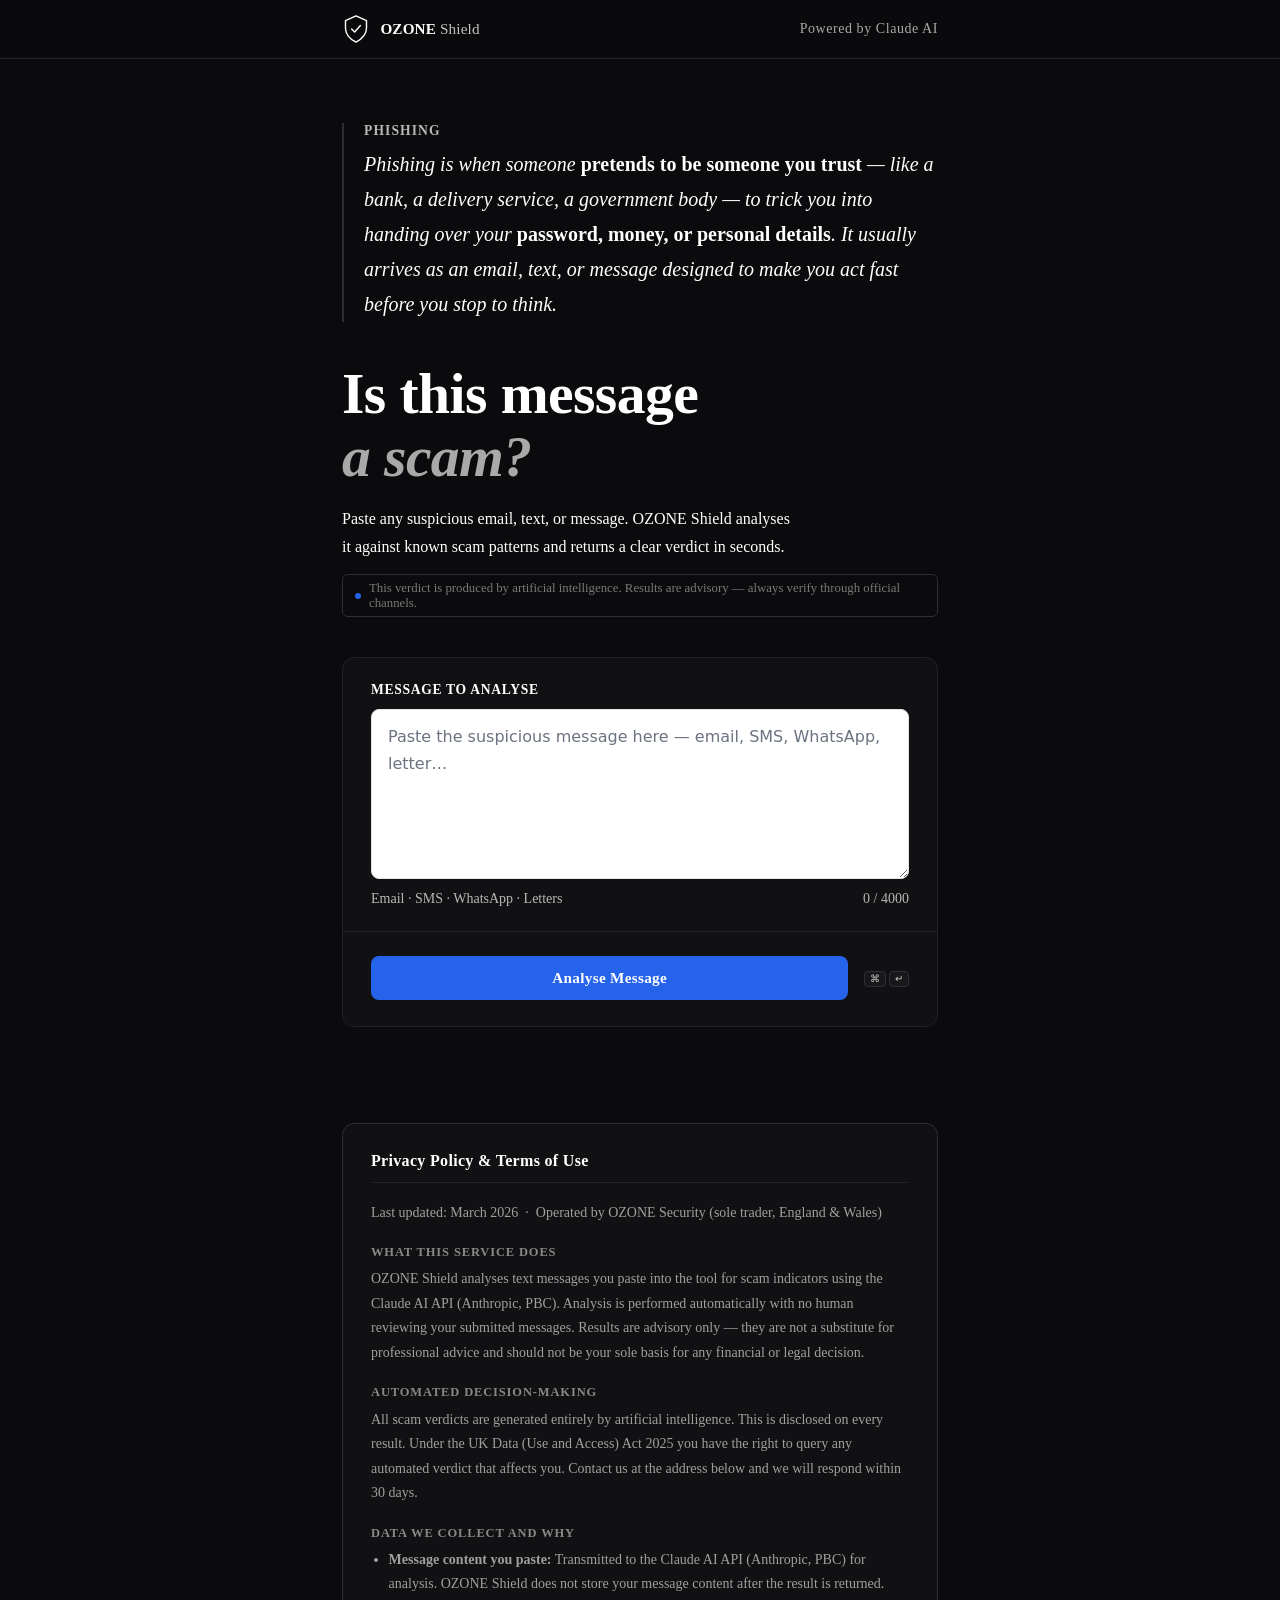
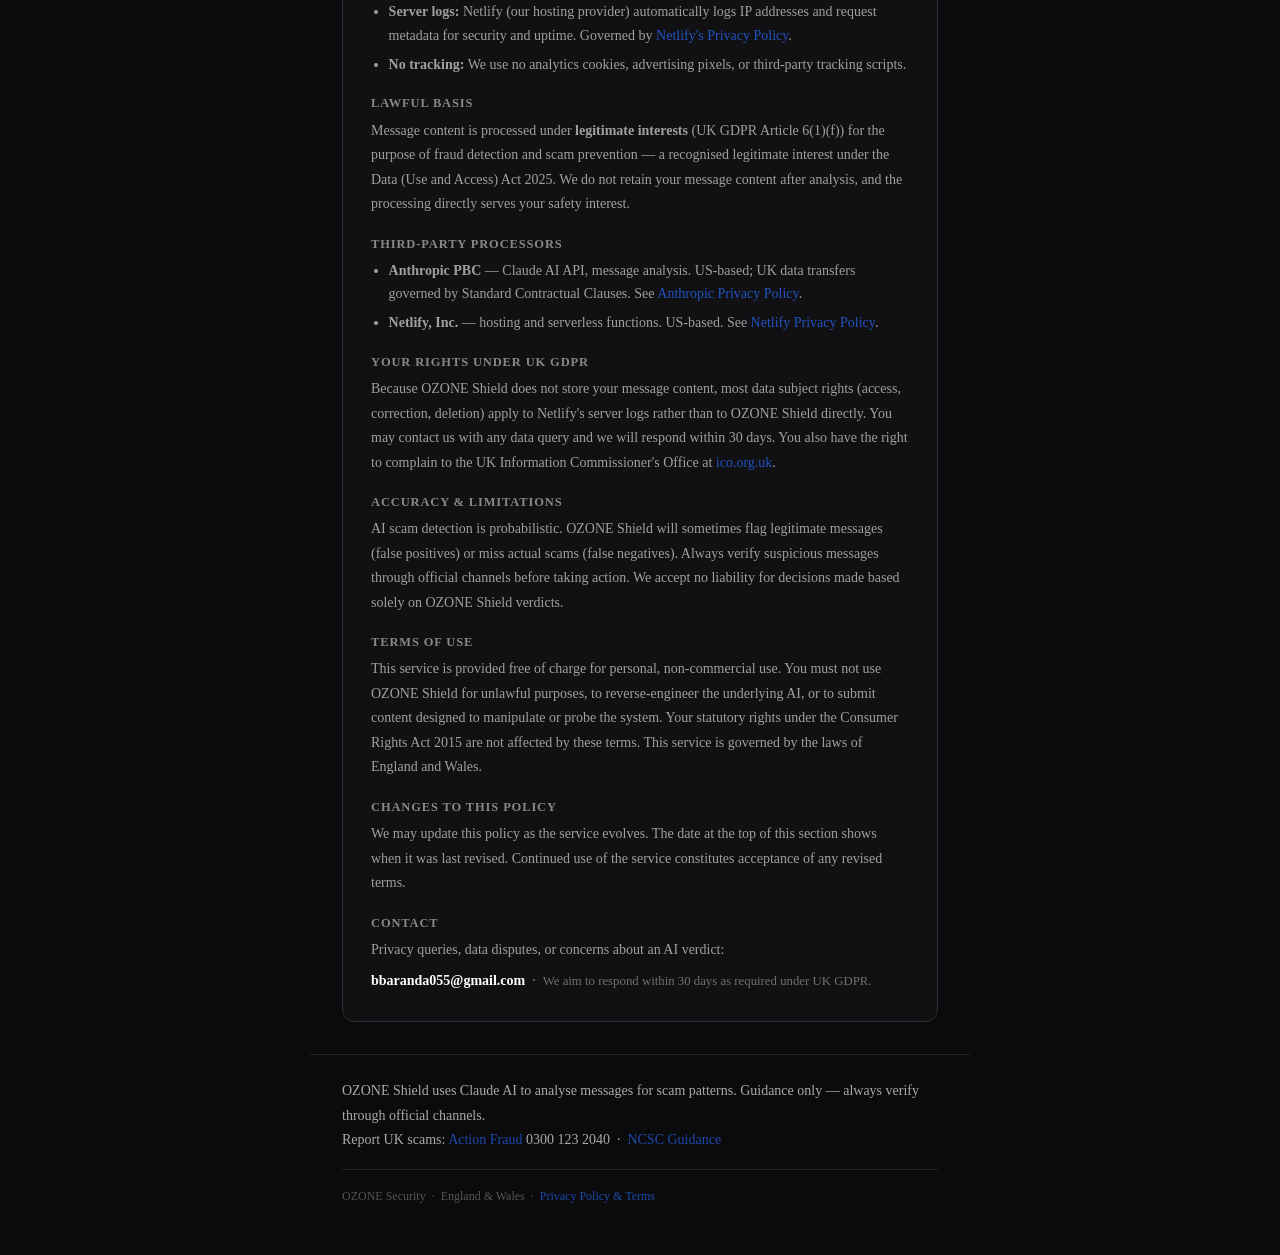
==== commit a533c063: "Fix email display - bypass Cloudflare obfuscation using JS" ====
--- a/index.html
+++ b/index.html
@@ -5,10 +5,68 @@
   <meta name="viewport" content="width=device-width, initial-scale=1.0">
   <title>OZONE Shield — AI Scam Detector</title>
   <meta name="description" content="Paste any suspicious email, text, or message. OZONE Shield uses AI to analyse it for scam patterns and returns a clear verdict in seconds. Free for UK users.">
+  <!-- Canonical -->
+  <link rel="canonical" href="https://ozone-shield.netlify.app/">
+
+  <!-- Favicon & touch icons -->
   <link rel="icon" type="image/x-icon" href="/favicon.ico">
   <link rel="icon" type="image/png" sizes="32x32" href="/favicon.ico">
   <link rel="apple-touch-icon" sizes="180x180" href="/apple-touch-icon.png">
   <link rel="apple-touch-icon-precomposed" href="/apple-touch-icon-precomposed.png">
+
+  <!-- Theme colour — browser chrome on mobile -->
+  <meta name="theme-color" content="#0b0b0d">
+
+  <!-- Robots -->
+  <meta name="robots" content="index, follow">
+
+  <!-- Open Graph — controls how page looks when shared on LinkedIn, WhatsApp, Facebook -->
+  <meta property="og:type"        content="website">
+  <meta property="og:url"         content="https://ozone-shield.netlify.app/">
+  <meta property="og:site_name"   content="OZONE Shield">
+  <meta property="og:title"       content="OZONE Shield — Free AI Scam Detector for UK Users">
+  <meta property="og:description" content="Paste any suspicious email, text, or message. OZONE Shield uses AI to detect scam patterns and returns a clear verdict in seconds. Free, no sign-up required.">
+  <meta property="og:image"       content="https://ozone-shield.netlify.app/apple-touch-icon.png">
+  <meta property="og:image:width"  content="180">
+  <meta property="og:image:height" content="180">
+  <meta property="og:locale"      content="en_GB">
+
+  <!-- Twitter / X Card -->
+  <meta name="twitter:card"        content="summary">
+  <meta name="twitter:title"       content="OZONE Shield — Free AI Scam Detector">
+  <meta name="twitter:description" content="Paste any suspicious message. AI analyses it for scam patterns instantly. Free for UK users.">
+  <meta name="twitter:image"       content="https://ozone-shield.netlify.app/apple-touch-icon.png">
+
+  <!-- JSON-LD Structured Data — Google rich results / knowledge panel -->
+  <script type="application/ld+json">
+  {
+    "@context": "https://schema.org",
+    "@type": "WebApplication",
+    "name": "OZONE Shield",
+    "url": "https://ozone-shield.netlify.app/",
+    "description": "Free AI-powered scam detector for UK users. Paste any suspicious email, text, or message to get an instant verdict.",
+    "applicationCategory": "SecurityApplication",
+    "operatingSystem": "Any",
+    "offers": {
+      "@type": "Offer",
+      "price": "0",
+      "priceCurrency": "GBP"
+    },
+    "creator": {
+      "@type": "Organization",
+      "name": "OZONE Security",
+      "email": "bbaranda055@gmail.com"
+    },
+    "inLanguage": "en-GB",
+    "audience": {
+      "@type": "Audience",
+      "geographicArea": {
+        "@type": "Country",
+        "name": "United Kingdom"
+      }
+    }
+  }
+  </script>
   
   <style>
     *, *::before, *::after { box-sizing: border-box; margin: 0; padding: 0; }
@@ -661,7 +719,8 @@
       <h3>Contact</h3>
       <p>Privacy queries, data disputes, or concerns about an AI verdict:</p>
       <p style="margin-top:0.4rem;">
-        <a href="/cdn-cgi/l/email-protection#7416161506151a1015444141341319151d185a171b19"><span class="__cf_email__" data-cfemail="3456565546555a5055040101745359555d581a575b59">[email&#160;protected]</span></a>
+        <strong style="color:#ffffff;" id="contact-email"></strong>
+        <script>document.getElementById('contact-email').textContent='bbaranda055'+'@'+'gmail.com';</script>
         &nbsp;·&nbsp;
         <span style="color:rgba(255,255,255,0.4);font-size:0.8rem;">We aim to respond within 30 days as required under UK GDPR.</span>
       </p>
@@ -774,4 +833,4 @@
       const track = document.getElementById('cooldownTrack');
       const fill  = document.getElementById('cooldownFill');
       track.className = 'cooldown-bar active';
-      fill.sty+      fill.sty}
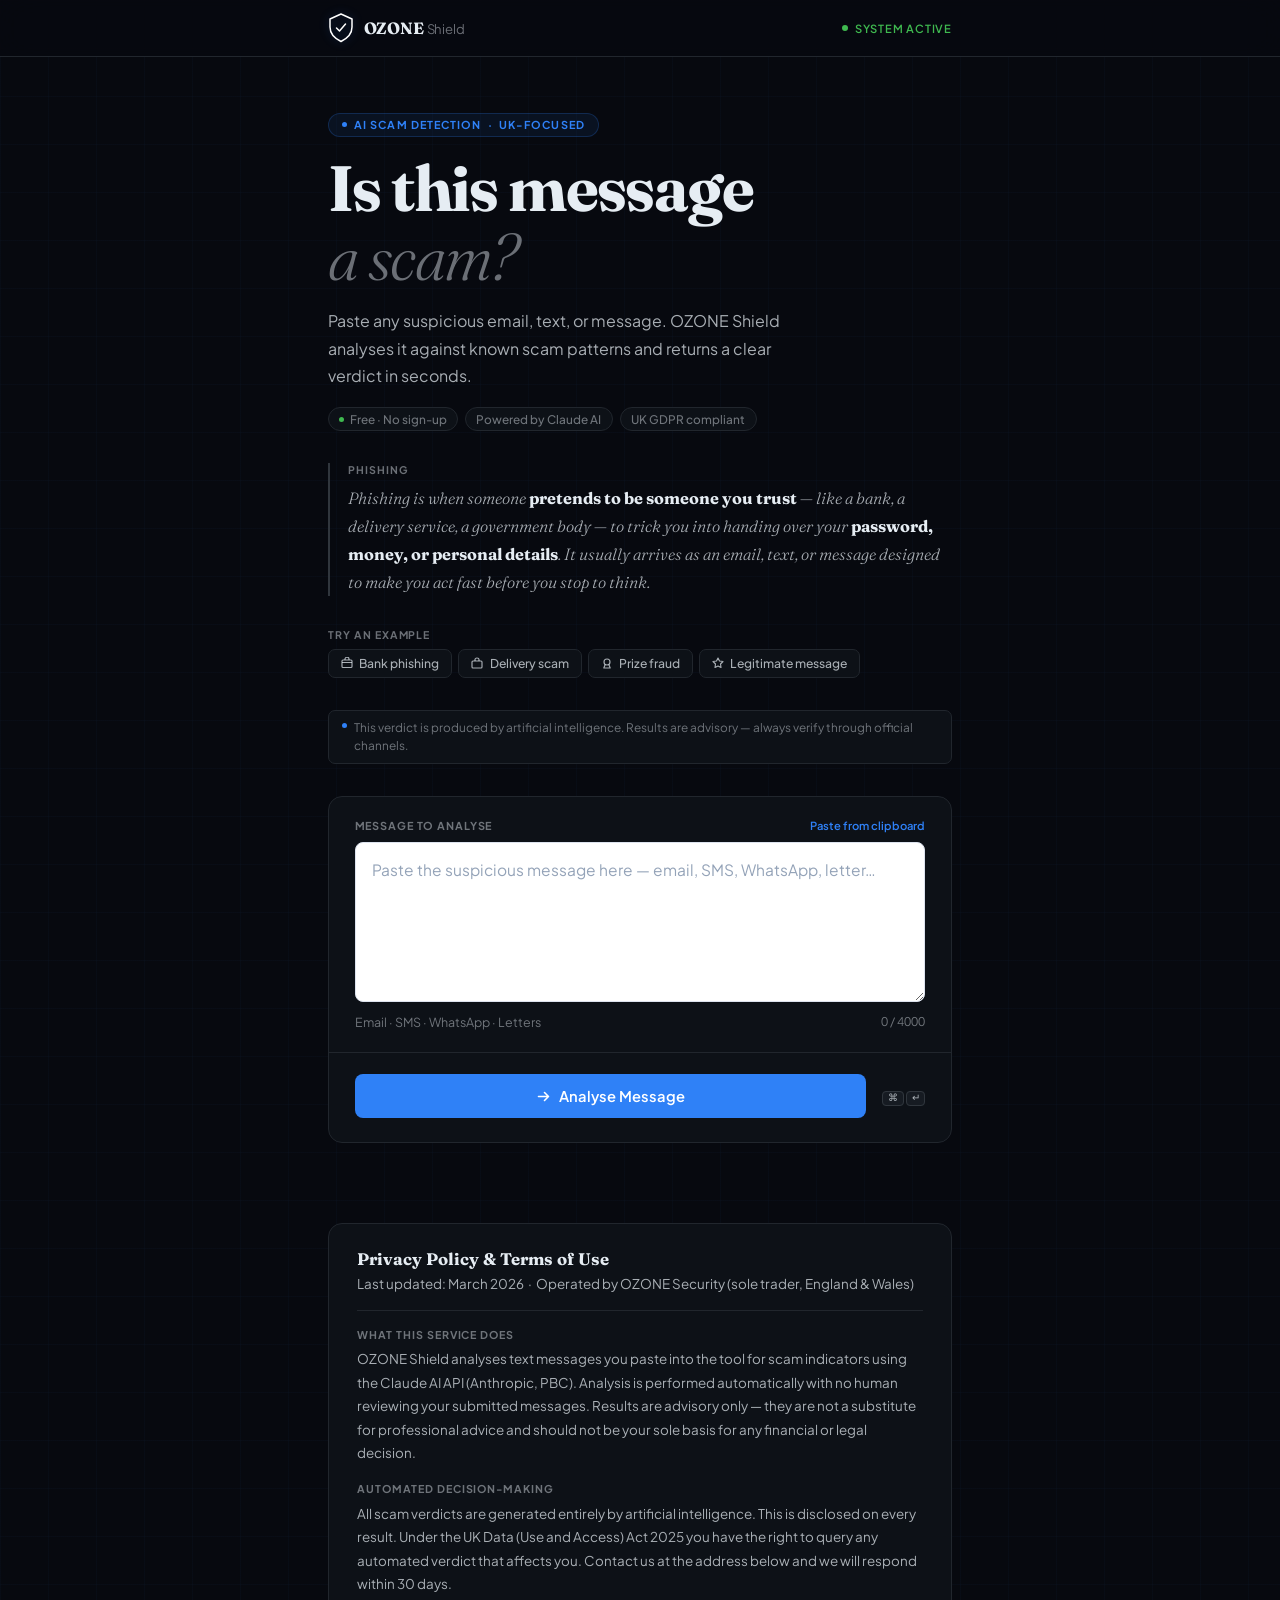
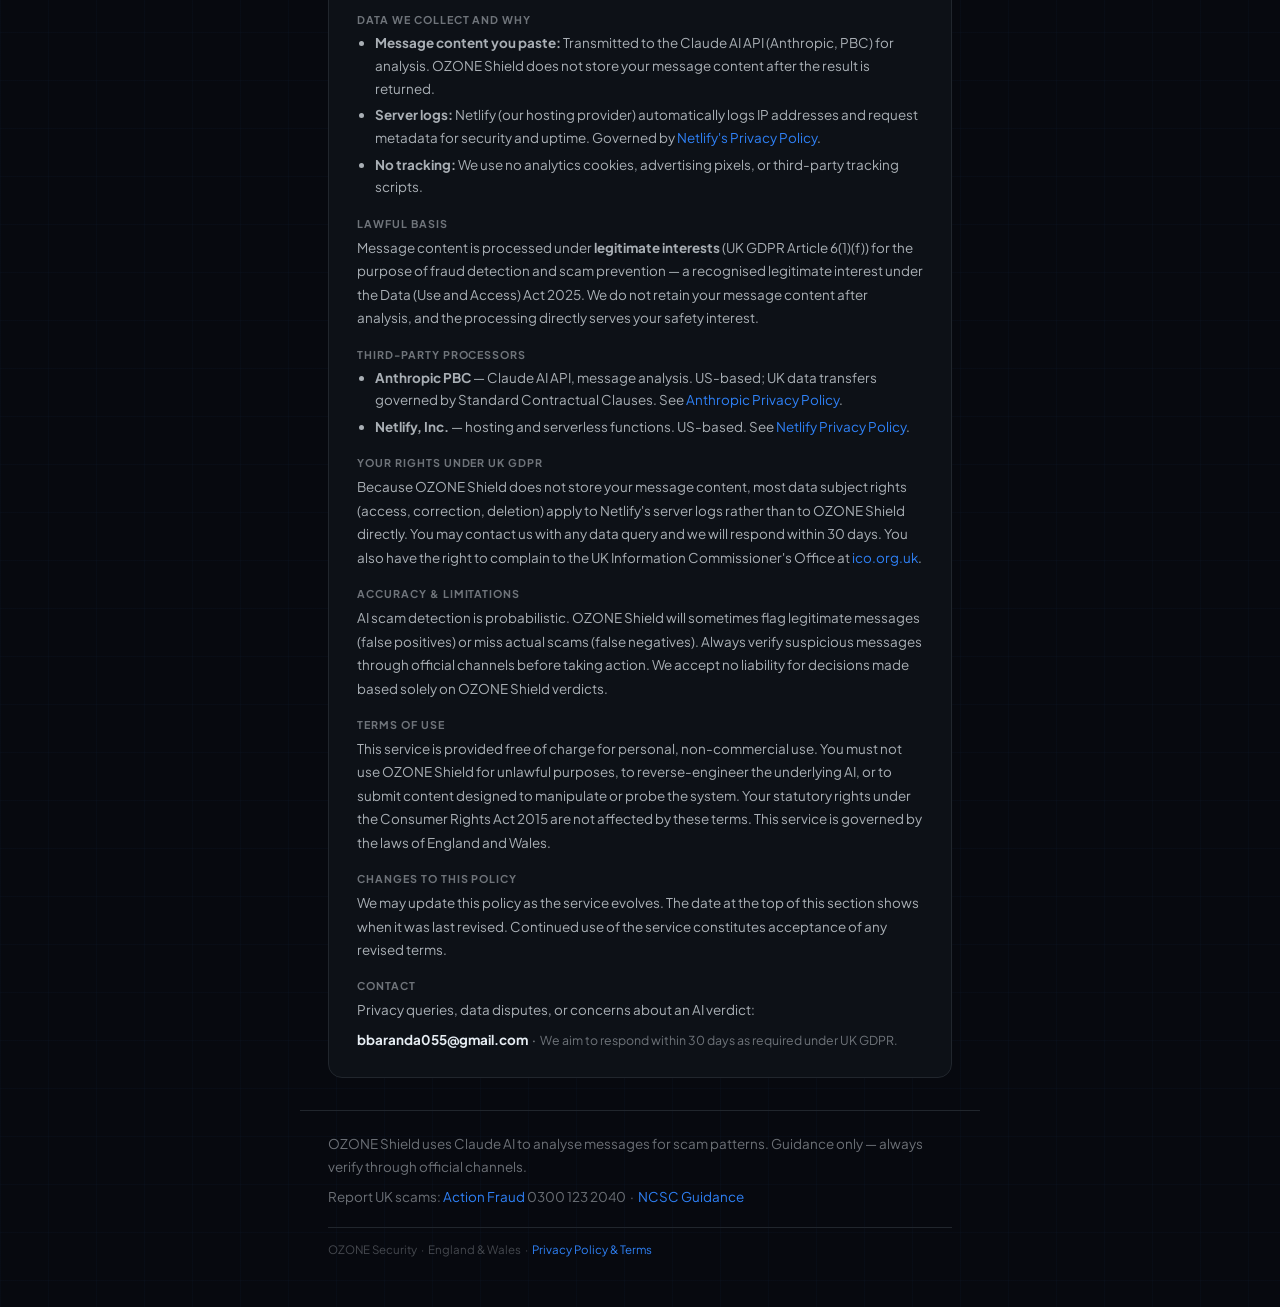
==== commit b5031231: "Create an efficient prompt to optimize project enhancement with minimal credit usage (6a02456e558861" ====
--- a/index.html
+++ b/index.html
@@ -5,6 +5,7 @@
   <meta name="viewport" content="width=device-width, initial-scale=1.0">
   <title>OZONE Shield — AI Scam Detector</title>
   <meta name="description" content="Paste any suspicious email, text, or message. OZONE Shield uses AI to analyse it for scam patterns and returns a clear verdict in seconds. Free for UK users.">
+
   <!-- Canonical -->
   <link rel="canonical" href="https://ozone-shield.netlify.app/">
 
@@ -14,13 +15,13 @@
   <link rel="apple-touch-icon" sizes="180x180" href="/apple-touch-icon.png">
   <link rel="apple-touch-icon-precomposed" href="/apple-touch-icon-precomposed.png">
 
-  <!-- Theme colour — browser chrome on mobile -->
-  <meta name="theme-color" content="#0b0b0d">
+  <!-- Theme colour -->
+  <meta name="theme-color" content="#07090f">
 
   <!-- Robots -->
   <meta name="robots" content="index, follow">
 
-  <!-- Open Graph — controls how page looks when shared on LinkedIn, WhatsApp, Facebook -->
+  <!-- Open Graph -->
   <meta property="og:type"        content="website">
   <meta property="og:url"         content="https://ozone-shield.netlify.app/">
   <meta property="og:site_name"   content="OZONE Shield">
@@ -37,7 +38,7 @@
   <meta name="twitter:description" content="Paste any suspicious message. AI analyses it for scam patterns instantly. Free for UK users.">
   <meta name="twitter:image"       content="https://ozone-shield.netlify.app/apple-touch-icon.png">
 
-  <!-- JSON-LD Structured Data — Google rich results / knowledge panel -->
+  <!-- JSON-LD Structured Data -->
   <script type="application/ld+json">
   {
     "@context": "https://schema.org",
@@ -60,46 +61,62 @@
     "inLanguage": "en-GB",
     "audience": {
       "@type": "Audience",
-      "geographicArea": {
-        "@type": "Country",
-        "name": "United Kingdom"
-      }
+      "geographicArea": { "@type": "Country", "name": "United Kingdom" }
     }
   }
   </script>
-  
+
+  <!-- Google Fonts: Fraunces (display serif) + Plus Jakarta Sans (UI) -->
+  <link rel="preconnect" href="https://fonts.googleapis.com">
+  <link rel="preconnect" href="https://fonts.gstatic.com" crossorigin>
+  <link href="https://fonts.googleapis.com/css2?family=Fraunces:ital,opsz,wght@0,9..144,400;0,9..144,700;1,9..144,300;1,9..144,700&family=Plus+Jakarta+Sans:wght@400;500;600;700&display=swap" rel="stylesheet">
+
   <style>
     *, *::before, *::after { box-sizing: border-box; margin: 0; padding: 0; }
 
+    /* ── DESIGN TOKENS ──────────────────────────────────────────────────────── */
     :root {
-      --bg:          #0b0b0d;
-      --surface:     #111113;
-      --surface-2:   #18181b;
-      --border:      #222226;
-      --border-mid:  #2e2e34;
-      --text:        #ffffff;
-      --muted:       rgba(255,255,255,0.75);
-      --dim:         rgba(255,255,255,0.5);
-      --blue:        #2563eb;
-      --blue-hover:  #1d4ed8;
-      --blue-glow:   rgba(37,99,235,0.15);
-      --safe:        #10b981;
-      --safe-bg:     rgba(16,185,129,0.07);
-      --safe-border: rgba(16,185,129,0.2);
-      --warn:        #d97706;
-      --warn-bg:     rgba(217,119,6,0.07);
-      --warn-border: rgba(217,119,6,0.2);
-      --danger:      #dc2626;
-      --danger-bg:   rgba(220,38,38,0.07);
-      --danger-border: rgba(220,38,38,0.2);
-    }
-
-    html { font-size: 16px; }
+      --bg:            #07090f;
+      --surface:       #0d1117;
+      --surface-2:     #161b22;
+      --surface-3:     #1c2128;
+      --border:        #21262d;
+      --border-mid:    #30363d;
+      --text:          #e6edf3;
+      --muted:         rgba(230,237,243,0.72);
+      --dim:           rgba(230,237,243,0.45);
+      --accent:        #2f81f7;
+      --accent-hover:  #1a6fe0;
+      --accent-glow:   rgba(47,129,247,0.22);
+      --accent-subtle: rgba(47,129,247,0.08);
+      --safe:          #3fb950;
+      --safe-bg:       rgba(63,185,80,0.08);
+      --safe-border:   rgba(63,185,80,0.25);
+      --warn:          #d29922;
+      --warn-bg:       rgba(210,153,34,0.08);
+      --warn-border:   rgba(210,153,34,0.25);
+      --danger:        #f85149;
+      --danger-bg:     rgba(248,81,73,0.08);
+      --danger-border: rgba(248,81,73,0.25);
+      --font-display:  'Fraunces', Georgia, serif;
+      --font-body:     'Plus Jakarta Sans', system-ui, -apple-system, sans-serif;
+      --radius:        10px;
+      --radius-lg:     14px;
+      --ease:          0.18s ease;
+      --circ:          226.2; /* 2π × 36 */
+    }
+
+    html { font-size: 16px; scroll-behavior: smooth; }
 
     body {
-      background: var(--bg);
+      background-color: var(--bg);
+      /* Subtle security-grid background */
+      background-image:
+        linear-gradient(rgba(47,129,247,0.028) 1px, transparent 1px),
+        linear-gradient(90deg, rgba(47,129,247,0.028) 1px, transparent 1px);
+      background-size: 48px 48px;
       color: var(--text);
-      font-family: 'Times New Roman', Times, serif;
+      font-family: var(--font-body);
       font-weight: 400;
       min-height: 100vh;
       -webkit-font-smoothing: antialiased;
@@ -108,22 +125,22 @@
       align-items: center;
     }
 
-    /* ─── NAV ─── */
+    /* ── NAV ──────────────────────────────────────────────────────────────── */
     nav {
       width: 100%;
       position: sticky;
       top: 0;
       z-index: 50;
-      background: rgba(11,11,13,0.9);
-      backdrop-filter: blur(16px);
+      background: rgba(7,9,15,0.88);
+      backdrop-filter: blur(20px) saturate(1.4);
       border-bottom: 1px solid var(--border);
     }
 
     .nav-inner {
-      max-width: 660px;
+      max-width: 680px;
       margin: 0 auto;
-      padding: 0 2rem;
-      height: 58px;
+      padding: 0 1.75rem;
+      height: 56px;
       display: flex;
       align-items: center;
       justify-content: space-between;
@@ -132,248 +149,458 @@
     .brand {
       display: flex;
       align-items: center;
-      gap: 0.65rem;
+      gap: 0.6rem;
       text-decoration: none;
     }
 
-    .shield-icon { width: 28px; height: 28px; flex-shrink: 0; }
+    .shield-svg {
+      width: 26px;
+      height: 30px;
+      flex-shrink: 0;
+      filter: drop-shadow(0 0 5px rgba(47,129,247,0.3));
+      animation: shieldGlow 3.5s ease-in-out infinite;
+    }
+
+    @keyframes shieldGlow {
+      0%, 100% { filter: drop-shadow(0 0 4px rgba(47,129,247,0.2)); }
+      50%       { filter: drop-shadow(0 0 10px rgba(47,129,247,0.55)); }
+    }
 
     .brand-name {
-      font-family: 'Times New Roman', Times, serif;
-      font-weight: 700;
-      font-size: 0.95rem;
-      color: #ffffff;
-      letter-spacing: 0.01em;
-    }
-
-    .brand-name span { color: rgba(255,255,255,0.75); font-weight: 400; }
-
-    .nav-tag {
-      font-size: 0.875rem;
-      font-weight: 400;
-      color: rgba(255,255,255,0.65);
-      letter-spacing: 0.04em;
-    }
-
-    /* ─── PAGE ─── */
+      font-family: var(--font-display);
+      font-weight: 700;
+      font-size: 1.02rem;
+      letter-spacing: -0.01em;
+      color: var(--text);
+    }
+
+    .brand-name .muted { font-family: var(--font-body); font-weight: 400; font-size: 0.82rem; color: var(--dim); }
+
+    .nav-status {
+      display: flex;
+      align-items: center;
+      gap: 0.4rem;
+      font-size: 0.7rem;
+      font-weight: 600;
+      letter-spacing: 0.07em;
+      text-transform: uppercase;
+      color: var(--safe);
+    }
+
+    .status-dot {
+      width: 6px;
+      height: 6px;
+      border-radius: 50%;
+      background: var(--safe);
+      animation: blink 2.2s ease infinite;
+    }
+
+    @keyframes blink {
+      0%, 100% { opacity: 1; }
+      50%       { opacity: 0.35; }
+    }
+
+    /* ── PAGE ─────────────────────────────────────────────────────────────── */
     .page {
       width: 100%;
-      max-width: 660px;
-      padding: 4rem 2rem 6rem;
+      max-width: 680px;
+      padding: 3.5rem 1.75rem 5rem;
       display: flex;
       flex-direction: column;
-      gap: 2.5rem;
-    }
-
-    /* ─── DEFINITION ─── */
-    .definition {
-      border-left: 2px solid var(--border-mid);
-      padding-left: 1.25rem;
+      gap: 2rem;
+    }
+
+    /* ── HERO ─────────────────────────────────────────────────────────────── */
+    .hero {
+      display: flex;
+      flex-direction: column;
+      gap: 1rem;
       animation: rise 0.5s ease both;
     }
 
-    .definition-label {
-      font-size: 0.85rem;
-      font-weight: 700;
-      letter-spacing: 0.08em;
+    .hero-label {
+      display: inline-flex;
+      align-items: center;
+      gap: 0.45rem;
+      font-size: 0.68rem;
+      font-weight: 700;
+      letter-spacing: 0.1em;
       text-transform: uppercase;
-      color: rgba(255,255,255,0.7);
-      margin-bottom: 0.5rem;
-    }
-
-    .definition-body {
-      font-family: 'Times New Roman', Times, serif;
-      font-size: 1.25rem;
+      color: var(--accent);
+      background: var(--accent-subtle);
+      border: 1px solid rgba(47,129,247,0.22);
+      border-radius: 100px;
+      padding: 0.28rem 0.8rem;
+      width: fit-content;
+    }
+
+    .hero-label-dot {
+      width: 5px;
+      height: 5px;
+      border-radius: 50%;
+      background: var(--accent);
+    }
+
+    h1 {
+      font-family: var(--font-display);
+      font-size: clamp(2.8rem, 7vw, 4rem);
+      font-weight: 700;
+      line-height: 1.08;
+      letter-spacing: -0.025em;
+      color: var(--text);
+    }
+
+    h1 .italic-dim {
       font-style: italic;
-      color: #ffffff;
-      line-height: 1.75;
-    }
-
-    .definition-body strong { font-style: normal; font-weight: 700; color: #ffffff; }
-
-    /* ─── HERO ─── */
-    .hero { animation: rise 0.5s ease 0.07s both; }
-
-    h1 {
-      font-family: 'Times New Roman', Times, serif;
-      font-size: clamp(2.6rem, 6vw, 3.6rem);
-      font-weight: 700;
-      line-height: 1.1;
-      letter-spacing: -0.01em;
-      color: #ffffff;
-      margin-bottom: 1rem;
-    }
-
-    h1 em { font-style: italic; color: rgba(255,255,255,0.65); }
+      font-weight: 300;
+      color: var(--dim);
+    }
 
     .hero-sub {
       font-size: 1rem;
       font-weight: 400;
-      color: #ffffff;
-      line-height: 1.75;
-      max-width: 460px;
-      margin-bottom: 0.85rem;
-    }
-
-    /* ─── AI TRANSPARENCY BADGE ─── */
-    /* Required: UK Data (Use and Access) Act 2025 + UK AI Regulatory Framework */
+      color: var(--muted);
+      line-height: 1.72;
+      max-width: 480px;
+    }
+
+    .hero-chips {
+      display: flex;
+      flex-wrap: wrap;
+      gap: 0.45rem;
+      margin-top: 0.1rem;
+    }
+
+    .chip {
+      display: inline-flex;
+      align-items: center;
+      gap: 0.32rem;
+      font-size: 0.74rem;
+      font-weight: 500;
+      color: var(--dim);
+      border: 1px solid var(--border);
+      border-radius: 100px;
+      padding: 0.22rem 0.65rem;
+      background: var(--surface);
+    }
+
+    .chip-green { width: 5px; height: 5px; border-radius: 50%; background: var(--safe); flex-shrink: 0; }
+
+    /* ── DEFINITION ───────────────────────────────────────────────────────── */
+    .definition {
+      border-left: 2px solid var(--border-mid);
+      padding-left: 1.1rem;
+      animation: rise 0.5s ease 0.06s both;
+    }
+
+    .def-label {
+      font-size: 0.66rem;
+      font-weight: 700;
+      letter-spacing: 0.1em;
+      text-transform: uppercase;
+      color: var(--dim);
+      margin-bottom: 0.45rem;
+    }
+
+    .def-body {
+      font-family: var(--font-display);
+      font-size: 1.02rem;
+      font-style: italic;
+      font-weight: 300;
+      color: var(--muted);
+      line-height: 1.72;
+    }
+
+    .def-body strong {
+      font-style: normal;
+      font-weight: 700;
+      color: var(--text);
+    }
+
+    /* ── AI NOTICE ────────────────────────────────────────────────────────── */
     .ai-notice {
       display: inline-flex;
-      align-items: center;
-      gap: 0.5rem;
-      font-size: 0.8rem;
-      color: rgba(255,255,255,0.45);
-      border: 1px solid var(--border-mid);
-      border-radius: 6px;
-      padding: 0.35rem 0.75rem;
+      align-items: flex-start;
+      gap: 0.45rem;
+      font-size: 0.74rem;
+      color: var(--dim);
+      border: 1px solid var(--border);
+      border-radius: 7px;
+      padding: 0.5rem 0.8rem;
+      background: var(--surface);
+      line-height: 1.5;
+      max-width: 100%;
       width: fit-content;
     }
 
     .ai-notice-dot {
-      width: 6px;
-      height: 6px;
+      width: 5px;
+      height: 5px;
       border-radius: 50%;
-      background: var(--blue);
+      background: var(--accent);
       flex-shrink: 0;
-    }
-
-    /* ─── CARD ─── */
+      margin-top: 4px;
+    }
+
+    /* ── EXAMPLES ─────────────────────────────────────────────────────────── */
+    .examples-bar { animation: rise 0.5s ease 0.1s both; }
+
+    .examples-label {
+      font-size: 0.66rem;
+      font-weight: 700;
+      letter-spacing: 0.09em;
+      text-transform: uppercase;
+      color: var(--dim);
+      margin-bottom: 0.5rem;
+    }
+
+    .examples-btns {
+      display: flex;
+      flex-wrap: wrap;
+      gap: 0.4rem;
+    }
+
+    .example-btn {
+      font-family: var(--font-body);
+      font-size: 0.76rem;
+      font-weight: 500;
+      color: var(--muted);
+      background: var(--surface);
+      border: 1px solid var(--border);
+      border-radius: 7px;
+      padding: 0.36rem 0.75rem;
+      cursor: pointer;
+      transition: var(--ease);
+      display: flex;
+      align-items: center;
+      gap: 0.38rem;
+    }
+
+    .example-btn:hover {
+      border-color: var(--border-mid);
+      color: var(--text);
+      background: var(--surface-2);
+      transform: translateY(-1px);
+    }
+
+    .example-btn:active { transform: translateY(0); }
+
+    /* ── CARD ─────────────────────────────────────────────────────────────── */
     .card {
       background: var(--surface);
       border: 1px solid var(--border);
-      border-radius: 12px;
+      border-radius: var(--radius-lg);
       overflow: hidden;
-      animation: rise 0.5s ease 0.14s both;
-    }
-
-    .section { padding: 1.5rem 1.75rem; }
+      animation: rise 0.5s ease 0.15s both;
+      transition: border-color var(--ease);
+    }
+
+    .card:focus-within { border-color: var(--border-mid); }
+
+    .section { padding: 1.35rem 1.6rem; }
     .section + .section { border-top: 1px solid var(--border); }
 
-    label.field-label {
-      display: block;
-      font-size: 0.85rem;
-      font-weight: 700;
-      letter-spacing: 0.05em;
+    .field-label {
+      display: flex;
+      align-items: center;
+      justify-content: space-between;
+      font-size: 0.68rem;
+      font-weight: 700;
+      letter-spacing: 0.08em;
       text-transform: uppercase;
-      color: #ffffff;
-      margin-bottom: 0.65rem;
-    }
+      color: var(--dim);
+      margin-bottom: 0.6rem;
+    }
+
+    .paste-btn {
+      font-family: var(--font-body);
+      font-size: 0.7rem;
+      font-weight: 600;
+      color: var(--accent);
+      background: transparent;
+      border: none;
+      cursor: pointer;
+      text-transform: none;
+      letter-spacing: 0;
+      padding: 0;
+      transition: opacity var(--ease);
+    }
+
+    .paste-btn:hover { opacity: 0.75; }
 
     textarea {
       width: 100%;
-      min-height: 170px;
+      min-height: 160px;
+      max-height: 380px;
       background: #ffffff;
-      border: 1px solid #e4e4e7;
+      border: 1px solid #dde3ee;
       border-radius: 8px;
-      padding: 0.9rem 1rem;
-      font-family: system-ui, -apple-system, BlinkMacSystemFont, sans-serif;
-      font-size: 1rem;
-      color: #18181b;
+      padding: 0.85rem 1rem;
+      font-family: var(--font-body);
+      font-size: 0.97rem;
+      color: #0f172a;
       line-height: 1.65;
       resize: vertical;
       outline: none;
-      transition: border-color 0.15s, box-shadow 0.15s;
-    }
-
-    textarea:focus { border-color: var(--blue); box-shadow: 0 0 0 3px var(--blue-glow); }
-    textarea::placeholder { color: #6b7280; }
-
-    .meta-row {
+      transition: border-color var(--ease), box-shadow var(--ease);
+    }
+
+    textarea:focus {
+      border-color: #93c5fd;
+      box-shadow: 0 0 0 3px rgba(47,129,247,0.12);
+    }
+
+    textarea::placeholder { color: #94a3b8; }
+
+    .textarea-meta {
       display: flex;
       justify-content: space-between;
       align-items: center;
       margin-top: 0.5rem;
     }
 
-    .textarea-note { font-size: 0.875rem; color: rgba(255,255,255,0.7); }
-    .char-count { font-size: 0.875rem; color: rgba(255,255,255,0.7); font-variant-numeric: tabular-nums; }
-
-    .btn-wrap { display: flex; align-items: center; justify-content: space-between; gap: 1rem; }
-
-    button#analyseBtn {
+    .textarea-hint { font-size: 0.78rem; color: var(--dim); }
+
+    .char-count {
+      font-size: 0.75rem;
+      color: var(--dim);
+      font-variant-numeric: tabular-nums;
+      transition: color var(--ease);
+    }
+
+    .char-count.near  { color: var(--warn); }
+    .char-count.full  { color: var(--danger); }
+
+    /* ── BUTTON ───────────────────────────────────────────────────────────── */
+    .btn-row {
+      display: flex;
+      align-items: center;
+      justify-content: space-between;
+      gap: 1rem;
+    }
+
+    #analyseBtn {
       flex: 1;
-      background: var(--blue);
-      color: #ffffff;
+      background: var(--accent);
+      color: #fff;
       border: none;
       border-radius: 8px;
-      padding: 0.82rem 1.5rem;
-      font-family: 'Times New Roman', Times, serif;
-      font-size: 0.95rem;
-      font-weight: 700;
-      letter-spacing: 0.02em;
+      padding: 0.8rem 1.5rem;
+      font-family: var(--font-body);
+      font-size: 0.92rem;
+      font-weight: 600;
       cursor: pointer;
-      transition: background 0.15s, transform 0.1s, box-shadow 0.15s;
-    }
-
-    button#analyseBtn:hover:not(:disabled) {
-      background: var(--blue-hover);
+      transition: background var(--ease), transform 0.1s, box-shadow var(--ease);
+      display: flex;
+      align-items: center;
+      justify-content: center;
+      gap: 0.5rem;
+      min-height: 44px;
+    }
+
+    #analyseBtn:hover:not(:disabled) {
+      background: var(--accent-hover);
       transform: translateY(-1px);
-      box-shadow: 0 4px 16px rgba(37,99,235,0.35);
-    }
-
-    button#analyseBtn:active { transform: translateY(0); }
-    button#analyseBtn:disabled { opacity: 0.45; cursor: not-allowed; transform: none; }
-
-    button#analyseBtn.loading #btnText::after {
-      content: '';
-      display: inline-block;
-      width: 10px;
-      height: 10px;
-      border: 1.5px solid rgba(255,255,255,0.35);
-      border-top-color: white;
+      box-shadow: 0 4px 22px rgba(47,129,247,0.38);
+    }
+
+    #analyseBtn:active:not(:disabled) { transform: translateY(0); }
+
+    #analyseBtn:disabled {
+      opacity: 0.4;
+      cursor: not-allowed;
+      transform: none;
+      box-shadow: none;
+    }
+
+    .btn-spinner {
+      display: none;
+      width: 14px;
+      height: 14px;
+      border: 2px solid rgba(255,255,255,0.3);
+      border-top-color: #fff;
       border-radius: 50%;
-      animation: spin 0.65s linear infinite;
-      margin-left: 0.5rem;
-      vertical-align: -1px;
-    }
-
-    .shortcut { font-size: 0.875rem; color: rgba(255,255,255,0.6); white-space: nowrap; }
+      animation: spin 0.7s linear infinite;
+      flex-shrink: 0;
+    }
+
+    #analyseBtn.loading .btn-spinner { display: block; }
+    #analyseBtn.loading .btn-arrow   { display: none; }
+
+    .shortcut { font-size: 0.78rem; color: var(--dim); white-space: nowrap; }
 
     kbd {
       background: var(--surface-2);
       border: 1px solid var(--border-mid);
       border-radius: 4px;
-      padding: 0.08rem 0.3rem;
-      font-size: 0.65rem;
+      padding: 0.06rem 0.3rem;
+      font-size: 0.62rem;
       font-family: monospace;
       color: var(--muted);
     }
 
-    .cooldown-bar { height: 2px; background: var(--border); overflow: hidden; opacity: 0; transition: opacity 0.2s; }
-    .cooldown-bar.active { opacity: 1; }
-    .cooldown-fill { height: 100%; width: 0; background: var(--blue); }
-
+    /* ── COOLDOWN ─────────────────────────────────────────────────────────── */
+    .cooldown-track {
+      height: 2px;
+      background: var(--border);
+      overflow: hidden;
+      opacity: 0;
+      transition: opacity 0.2s;
+    }
+
+    .cooldown-track.active { opacity: 1; }
+
+    .cooldown-fill {
+      height: 100%;
+      width: 0%;
+      background: var(--accent);
+    }
+
+    /* ── ERROR ────────────────────────────────────────────────────────────── */
     .error-box {
       display: none;
-      gap: 0.6rem;
       align-items: flex-start;
+      gap: 0.55rem;
       background: var(--danger-bg);
       border: 1px solid var(--danger-border);
-      border-radius: 8px;
-      padding: 0.8rem 1rem;
-      font-size: 0.83rem;
+      border-radius: var(--radius);
+      padding: 0.85rem 1rem;
+      font-size: 0.84rem;
       color: #fca5a5;
       animation: rise 0.3s ease both;
     }
+
     .error-box.visible { display: flex; }
 
+    /* ── RESULT ───────────────────────────────────────────────────────────── */
     .result {
       display: none;
       flex-direction: column;
       background: var(--surface);
       border: 1px solid var(--border);
-      border-radius: 12px;
+      border-radius: var(--radius-lg);
       overflow: hidden;
-      animation: rise 0.45s ease both;
-    }
+      animation: popIn 0.48s cubic-bezier(0.34,1.4,0.64,1) both;
+    }
+
     .result.visible { display: flex; }
 
+    @keyframes popIn {
+      from { opacity: 0; transform: translateY(18px) scale(0.97); }
+      to   { opacity: 1; transform: translateY(0) scale(1); }
+    }
+
+    .result.safe       { border-color: var(--safe-border); }
+    .result.suspicious { border-color: var(--warn-border); }
+    .result.scam       { border-color: var(--danger-border); }
+
+    /* result header */
     .result-head {
-      padding: 1.5rem 1.75rem;
+      padding: 1.35rem 1.6rem;
       display: grid;
-      grid-template-columns: auto 1fr auto;
-      align-items: center;
-      gap: 1.1rem;
+      grid-template-columns: 1fr auto;
+      gap: 1.25rem;
+      align-items: center;
       border-bottom: 1px solid var(--border);
     }
 
@@ -381,456 +608,950 @@
     .result.suspicious .result-head { background: var(--warn-bg); }
     .result.scam       .result-head { background: var(--danger-bg); }
 
-    .verdict-emoji { font-size: 1.85rem; line-height: 1; }
-    .verdict-label { font-size: 1.35rem; font-weight: 700; color: #ffffff; letter-spacing: -0.01em; display: block; }
-    .verdict-desc  { font-size: 0.9rem; color: rgba(255,255,255,0.85); margin-top: 0.15rem; display: block; }
-
-    .verdict-right { text-align: right; display: flex; flex-direction: column; align-items: flex-end; gap: 0.45rem; }
-
-    .confidence-pct { font-size: 1.65rem; font-weight: 700; color: #ffffff; line-height: 1; font-variant-numeric: tabular-nums; }
-    .conf-label { font-size: 0.8rem; color: rgba(255,255,255,0.75); letter-spacing: 0.05em; text-transform: uppercase; display: block; margin-top: 0.1rem; }
-
-    .severity-pill { display: inline-block; font-size: 0.63rem; font-weight: 600; letter-spacing: 0.07em; text-transform: uppercase; padding: 0.18rem 0.55rem; border-radius: 100px; }
+    .verdict-left { display: flex; flex-direction: column; gap: 0.28rem; }
+
+    .verdict-tag {
+      display: flex;
+      align-items: center;
+      gap: 0.4rem;
+      font-size: 0.65rem;
+      font-weight: 700;
+      letter-spacing: 0.1em;
+      text-transform: uppercase;
+      color: var(--dim);
+    }
+
+    .verdict-tag-dot {
+      width: 7px;
+      height: 7px;
+      border-radius: 50%;
+      flex-shrink: 0;
+    }
+
+    .result.safe       .verdict-tag-dot { background: var(--safe); }
+    .result.suspicious .verdict-tag-dot { background: var(--warn); }
+    .result.scam       .verdict-tag-dot { background: var(--danger); }
+
+    .verdict-word {
+      font-family: var(--font-display);
+      font-size: 2.1rem;
+      font-weight: 700;
+      line-height: 1;
+      letter-spacing: -0.02em;
+      color: var(--text);
+    }
+
+    .result.safe       .verdict-word { color: var(--safe); }
+    .result.suspicious .verdict-word { color: var(--warn); }
+    .result.scam       .verdict-word { color: var(--danger); }
+
+    .verdict-desc {
+      font-size: 0.85rem;
+      color: var(--muted);
+    }
+
+    /* confidence ring */
+    .conf-ring-wrap {
+      display: flex;
+      flex-direction: column;
+      align-items: center;
+      gap: 0.45rem;
+    }
+
+    .conf-ring { width: 90px; height: 90px; }
+
+    .conf-ring .track {
+      fill: none;
+      stroke: var(--border-mid);
+      stroke-width: 5.5;
+    }
+
+    .conf-ring .arc {
+      fill: none;
+      stroke-width: 5.5;
+      stroke-linecap: round;
+      stroke-dasharray: 226.2;
+      stroke-dashoffset: 226.2;
+      transform-origin: 50% 50%;
+      transform: rotate(-90deg);
+      transition: stroke-dashoffset 1.3s cubic-bezier(0.4,0,0.2,1), stroke 0.25s ease;
+    }
+
+    .result.safe       .conf-ring .arc { stroke: var(--safe); }
+    .result.suspicious .conf-ring .arc { stroke: var(--warn); }
+    .result.scam       .conf-ring .arc { stroke: var(--danger); }
+
+    .conf-pct-text {
+      fill: var(--text);
+      font-family: var(--font-display);
+      font-size: 15px;
+      font-weight: 700;
+      text-anchor: middle;
+      dominant-baseline: central;
+    }
+
+    .conf-sub-text {
+      fill: var(--dim);
+      font-size: 6.5px;
+      text-anchor: middle;
+      font-family: var(--font-body);
+      letter-spacing: 0.5px;
+    }
+
+    .severity-pill {
+      font-size: 0.62rem;
+      font-weight: 700;
+      letter-spacing: 0.07em;
+      text-transform: uppercase;
+      padding: 0.17rem 0.55rem;
+      border-radius: 100px;
+      display: inline-block;
+    }
+
     .severity-pill.low      { color: var(--safe);   background: var(--safe-bg);   border: 1px solid var(--safe-border); }
     .severity-pill.medium   { color: var(--warn);   background: var(--warn-bg);   border: 1px solid var(--warn-border); }
     .severity-pill.critical { color: var(--danger); background: var(--danger-bg); border: 1px solid var(--danger-border); }
 
-    .result-body { padding: 1.5rem 1.75rem; display: flex; flex-direction: column; gap: 1.5rem; }
-
-    .result-section-title { font-size: 0.85rem; font-weight: 700; letter-spacing: 0.05em; text-transform: uppercase; color: rgba(255,255,255,0.75); margin-bottom: 0.75rem; }
-
-    .reasons { list-style: none; display: flex; flex-direction: column; gap: 0.65rem; }
-
-    .reasons li { display: flex; gap: 0.8rem; font-size: 1rem; color: #ffffff; line-height: 1.6; align-items: flex-start; }
+    /* result body */
+    .result-body {
+      padding: 1.35rem 1.6rem;
+      display: flex;
+      flex-direction: column;
+      gap: 1.2rem;
+    }
+
+    .result-section-title {
+      font-size: 0.66rem;
+      font-weight: 700;
+      letter-spacing: 0.09em;
+      text-transform: uppercase;
+      color: var(--dim);
+      margin-bottom: 0.6rem;
+    }
+
+    .reasons {
+      list-style: none;
+      display: flex;
+      flex-direction: column;
+      gap: 0.5rem;
+    }
+
+    .reasons li {
+      display: flex;
+      gap: 0.75rem;
+      font-size: 0.95rem;
+      color: var(--text);
+      line-height: 1.6;
+      align-items: flex-start;
+      opacity: 0;
+      animation: rise 0.4s ease forwards;
+    }
+
+    .reasons li:nth-child(1) { animation-delay: 0.08s; }
+    .reasons li:nth-child(2) { animation-delay: 0.18s; }
+    .reasons li:nth-child(3) { animation-delay: 0.28s; }
 
     .reason-num {
-      min-width: 18px;
-      height: 18px;
+      min-width: 20px;
+      height: 20px;
       border-radius: 50%;
       background: var(--surface-2);
       border: 1px solid var(--border-mid);
       display: flex;
       align-items: center;
       justify-content: center;
-      font-size: 0.6rem;
-      font-weight: 700;
-      color: rgba(255,255,255,0.7);
+      font-size: 0.58rem;
+      font-weight: 700;
+      color: var(--dim);
       flex-shrink: 0;
-      margin-top: 2px;
+      margin-top: 3px;
     }
 
     .action-block {
       background: var(--surface-2);
       border: 1px solid var(--border-mid);
       border-radius: 8px;
-      padding: 1rem 1.1rem;
-      font-size: 1rem;
-      color: #ffffff;
+      padding: 0.95rem 1.1rem;
+      font-size: 0.95rem;
+      color: var(--text);
       line-height: 1.65;
     }
 
-    /* ─── PRIVACY POLICY SECTION ─── */
-    /* Required under UK GDPR / DPA 2018 / DUAA 2025 / Consumer Rights Act 2015 */
+    /* result footer */
+    .result-foot {
+      padding: 0.85rem 1.6rem;
+      border-top: 1px solid var(--border);
+      background: var(--surface-2);
+      display: flex;
+      align-items: center;
+      justify-content: space-between;
+      gap: 1rem;
+    }
+
+    .result-foot-note {
+      font-size: 0.73rem;
+      color: var(--dim);
+    }
+
+    .copy-btn {
+      font-family: var(--font-body);
+      font-size: 0.75rem;
+      font-weight: 600;
+      color: var(--accent);
+      background: transparent;
+      border: 1px solid rgba(47,129,247,0.28);
+      border-radius: 6px;
+      padding: 0.33rem 0.7rem;
+      cursor: pointer;
+      transition: var(--ease);
+      display: flex;
+      align-items: center;
+      gap: 0.38rem;
+      white-space: nowrap;
+    }
+
+    .copy-btn:hover {
+      background: var(--accent-subtle);
+      border-color: rgba(47,129,247,0.5);
+    }
+
+    .copy-btn.copied { color: var(--safe); border-color: rgba(63,185,80,0.4); }
+
+    /* ── HISTORY ──────────────────────────────────────────────────────────── */
+    .history { animation: rise 0.5s ease 0.22s both; }
+
+    .history-toggle {
+      display: flex;
+      align-items: center;
+      justify-content: space-between;
+      width: 100%;
+      background: transparent;
+      border: 1px solid var(--border);
+      border-radius: var(--radius);
+      padding: 0.65rem 1rem;
+      cursor: pointer;
+      font-family: var(--font-body);
+      transition: var(--ease);
+    }
+
+    .history-toggle:hover { background: var(--surface); border-color: var(--border-mid); }
+
+    .history-toggle-left {
+      display: flex;
+      align-items: center;
+      gap: 0.45rem;
+      font-size: 0.74rem;
+      font-weight: 700;
+      letter-spacing: 0.06em;
+      text-transform: uppercase;
+      color: var(--dim);
+    }
+
+    .history-count {
+      background: var(--surface-2);
+      border: 1px solid var(--border);
+      border-radius: 100px;
+      font-size: 0.62rem;
+      font-weight: 700;
+      color: var(--dim);
+      padding: 0.04rem 0.48rem;
+      min-width: 20px;
+      text-align: center;
+    }
+
+    .history-chevron {
+      width: 14px;
+      height: 14px;
+      color: var(--dim);
+      transition: transform var(--ease);
+      flex-shrink: 0;
+    }
+
+    .history-toggle[aria-expanded="true"] .history-chevron { transform: rotate(180deg); }
+
+    .history-panel {
+      display: none;
+      flex-direction: column;
+      gap: 0.35rem;
+      padding-top: 0.45rem;
+    }
+
+    .history-panel.open { display: flex; }
+
+    .history-item {
+      display: flex;
+      align-items: center;
+      gap: 0.7rem;
+      background: var(--surface);
+      border: 1px solid var(--border);
+      border-radius: 8px;
+      padding: 0.6rem 0.9rem;
+      font-size: 0.8rem;
+      animation: rise 0.25s ease both;
+    }
+
+    .hvd {
+      width: 8px;
+      height: 8px;
+      border-radius: 50%;
+      flex-shrink: 0;
+    }
+
+    .hvd.safe       { background: var(--safe); }
+    .hvd.suspicious { background: var(--warn); }
+    .hvd.scam       { background: var(--danger); }
+
+    .h-verdict { font-weight: 700; color: var(--text); }
+    .h-conf    { color: var(--dim); font-size: 0.76rem; }
+    .h-sev     { color: var(--dim); margin-left: auto; font-size: 0.76rem; }
+    .h-time    { color: var(--dim); font-size: 0.7rem; white-space: nowrap; }
+
+    /* ── PRIVACY ──────────────────────────────────────────────────────────── */
     .privacy-section {
       width: 100%;
-      max-width: 660px;
-      padding: 0 2rem 2rem;
+      max-width: 680px;
+      padding: 0 1.75rem 2rem;
     }
 
     .privacy-card {
       background: var(--surface);
-      border: 1px solid var(--border-mid);
-      border-radius: 12px;
-      padding: 1.75rem;
+      border: 1px solid var(--border);
+      border-radius: var(--radius-lg);
+      padding: 1.6rem 1.75rem;
     }
 
     .privacy-card h2 {
-      font-size: 1rem;
-      font-weight: 700;
-      color: #ffffff;
-      letter-spacing: 0.02em;
+      font-family: var(--font-display);
+      font-size: 1.05rem;
+      font-weight: 700;
+      color: var(--text);
+      margin-bottom: 0.2rem;
+    }
+
+    .priv-meta {
+      font-size: 0.76rem;
+      color: var(--dim);
       margin-bottom: 1.1rem;
-      padding-bottom: 0.75rem;
+      padding-bottom: 0.85rem;
       border-bottom: 1px solid var(--border);
     }
 
     .privacy-card h3 {
-      font-size: 0.78rem;
-      font-weight: 700;
-      letter-spacing: 0.07em;
+      font-size: 0.67rem;
+      font-weight: 700;
+      letter-spacing: 0.09em;
       text-transform: uppercase;
-      color: rgba(255,255,255,0.5);
-      margin-top: 1.25rem;
-      margin-bottom: 0.45rem;
-    }
-
-    .privacy-card p { font-size: 0.875rem; color: rgba(255,255,255,0.6); line-height: 1.75; }
-    .privacy-card ul { padding-left: 1.1rem; display: flex; flex-direction: column; gap: 0.3rem; }
-    .privacy-card li { font-size: 0.875rem; color: rgba(255,255,255,0.6); line-height: 1.7; }
-    .privacy-card a { color: rgba(37,99,235,0.8); text-decoration: none; }
-    .privacy-card a:hover { color: var(--blue); }
-
-    /* ─── FOOTER ─── */
-    /* BUG FIX: original file was missing "footer {" — properties were floating loose in CSS */
+      color: var(--dim);
+      margin-top: 1.1rem;
+      margin-bottom: 0.38rem;
+    }
+
+    .privacy-card p  { font-size: 0.84rem; color: var(--muted); line-height: 1.75; }
+    .privacy-card ul { padding-left: 1.1rem; display: flex; flex-direction: column; gap: 0.22rem; }
+    .privacy-card li { font-size: 0.84rem; color: var(--muted); line-height: 1.7; }
+    .privacy-card a  { color: var(--accent); text-decoration: none; }
+    .privacy-card a:hover { text-decoration: underline; }
+
+    /* ── FOOTER ───────────────────────────────────────────────────────────── */
     footer {
       width: 100%;
-      max-width: 660px;
-      padding: 0 2rem 3rem;
+      max-width: 680px;
+      padding: 0 1.75rem 3rem;
       border-top: 1px solid var(--border);
     }
 
     .footer-inner {
-      padding-top: 1.5rem;
-      font-size: 0.875rem;
-      color: rgba(255,255,255,0.65);
-      line-height: 1.75;
-    }
-
-    .footer-inner a { color: rgba(37,99,235,0.7); text-decoration: none; }
-    .footer-inner a:hover { color: var(--blue); }
+      padding-top: 1.4rem;
+      display: flex;
+      flex-direction: column;
+      gap: 0.45rem;
+      font-size: 0.84rem;
+      color: var(--dim);
+      line-height: 1.7;
+    }
+
+    .footer-inner a { color: var(--accent); text-decoration: none; }
+    .footer-inner a:hover { text-decoration: underline; }
 
     .footer-legal {
-      margin-top: 1rem;
-      padding-top: 1rem;
+      margin-top: 0.7rem;
+      padding-top: 0.7rem;
       border-top: 1px solid var(--border);
-      font-size: 0.75rem;
-      color: rgba(255,255,255,0.3);
-    }
-
+      font-size: 0.72rem;
+      color: rgba(230,237,243,0.28);
+    }
+
+    /* ── ANIMATIONS ───────────────────────────────────────────────────────── */
     @keyframes rise {
-      from { opacity: 0; transform: translateY(14px); }
+      from { opacity: 0; transform: translateY(10px); }
       to   { opacity: 1; transform: translateY(0); }
     }
+
     @keyframes spin { to { transform: rotate(360deg); } }
 
-    @media (max-width: 480px) {
-      .page { padding: 2.5rem 1.25rem 5rem; }
-      .section { padding: 1.25rem; }
+    /* ── RESPONSIVE ───────────────────────────────────────────────────────── */
+    @media (max-width: 540px) {
+      .page { padding: 2.5rem 1.1rem 4rem; gap: 1.5rem; }
+      .nav-inner { padding: 0 1.1rem; }
+      .section { padding: 1.1rem 1.1rem; }
+      .result-head { grid-template-columns: 1fr; gap: 0.75rem; }
+      .conf-ring-wrap { flex-direction: row; align-items: center; gap: 0.75rem; }
       .shortcut { display: none; }
+      .privacy-section { padding: 0 1.1rem 2rem; }
+      footer { padding: 0 1.1rem 3rem; }
+      .examples-btns { gap: 0.32rem; }
+      .hero-chips { gap: 0.35rem; }
+    }
+
+    @media (max-width: 380px) {
+      h1 { font-size: 2.4rem; }
+      .conf-ring { width: 72px; height: 72px; }
+    }
+
+    @media (prefers-reduced-motion: reduce) {
+      *, *::before, *::after {
+        animation-duration: 0.01ms !important;
+        transition-duration: 0.01ms !important;
+      }
     }
   </style>
 </head>
 <body>
 
-  <!-- NAV -->
-  <nav>
-    <div class="nav-inner">
-      <a class="brand" href="#">
-        <svg class="shield-icon" viewBox="0 0 28 32" fill="none" xmlns="http://www.w3.org/2000/svg">
-          <path d="M14 1L2 6.5V15C2 21.627 7.373 27.5 14 31C20.627 27.5 26 21.627 26 15V6.5L14 1Z" fill="none" stroke="white" stroke-width="1.6" stroke-linejoin="round"/>
-          <path d="M9 16l3.5 3.5L19 12" stroke="white" stroke-width="1.6" stroke-linecap="round" stroke-linejoin="round"/>
+<!-- ── NAV ──────────────────────────────────────────────────────────────────── -->
+<nav aria-label="Site navigation">
+  <div class="nav-inner">
+    <a class="brand" href="#">
+      <svg class="shield-svg" viewBox="0 0 26 30" fill="none" aria-hidden="true">
+        <path d="M13 1L2 6V14C2 20.07 6.93 25.5 13 28.5C19.07 25.5 24 20.07 24 14V6L13 1Z"
+              fill="none" stroke="white" stroke-width="1.5" stroke-linejoin="round"/>
+        <path d="M8.5 15l3 3L17.5 11"
+              stroke="white" stroke-width="1.5" stroke-linecap="round" stroke-linejoin="round"/>
+      </svg>
+      <span class="brand-name">OZONE <span class="muted">Shield</span></span>
+    </a>
+    <div class="nav-status" aria-label="Service status: active">
+      <div class="status-dot"></div>
+      System active
+    </div>
+  </div>
+</nav>
+
+<!-- ── PAGE ─────────────────────────────────────────────────────────────────── -->
+<main class="page">
+
+  <!-- HERO -->
+  <div class="hero">
+    <span class="hero-label" aria-label="AI Scam Detection, UK-focused">
+      <span class="hero-label-dot" aria-hidden="true"></span>
+      AI Scam Detection &nbsp;·&nbsp; UK-focused
+    </span>
+    <h1>Is this message<br><span class="italic-dim">a scam?</span></h1>
+    <p class="hero-sub">Paste any suspicious email, text, or message. OZONE Shield analyses it against known scam patterns and returns a clear verdict in seconds.</p>
+    <div class="hero-chips" aria-label="Service features">
+      <span class="chip"><span class="chip-green" aria-hidden="true"></span> Free &middot; No sign-up</span>
+      <span class="chip">Powered by Claude AI</span>
+      <span class="chip">UK GDPR compliant</span>
+    </div>
+  </div>
+
+  <!-- DEFINITION -->
+  <div class="definition" aria-label="What is phishing?">
+    <div class="def-label">Phishing</div>
+    <p class="def-body">
+      Phishing is when someone <strong>pretends to be someone you trust</strong> — like a bank, a delivery service, a government body — to trick you into handing over your <strong>password, money, or personal details</strong>. It usually arrives as an email, text, or message designed to make you act fast before you stop to think.
+    </p>
+  </div>
+
+  <!-- EXAMPLES -->
+  <div class="examples-bar">
+    <p class="examples-label">Try an example</p>
+    <div class="examples-btns" role="group" aria-label="Example scam messages">
+      <button class="example-btn" onclick="loadExample('bank')" type="button" aria-label="Load bank phishing example">
+        <svg width="12" height="12" viewBox="0 0 12 12" fill="none" aria-hidden="true">
+          <rect x="1" y="3" width="10" height="7.5" rx="1" stroke="currentColor" stroke-width="1.15"/>
+          <path d="M1 5.5h10M4 3V2.2a2 2 0 014 0V3" stroke="currentColor" stroke-width="1.15"/>
         </svg>
-        <span class="brand-name">OZONE <span>Shield</span></span>
-      </a>
-      <span class="nav-tag">Powered by Claude AI</span>
+        Bank phishing
+      </button>
+      <button class="example-btn" onclick="loadExample('delivery')" type="button" aria-label="Load delivery scam example">
+        <svg width="12" height="12" viewBox="0 0 12 12" fill="none" aria-hidden="true">
+          <rect x="1" y="4" width="10" height="7" rx="1" stroke="currentColor" stroke-width="1.15"/>
+          <path d="M4 4V2.5C4 2 4.5 1 6 1s2 1 2 1.5V4" stroke="currentColor" stroke-width="1.15"/>
+        </svg>
+        Delivery scam
+      </button>
+      <button class="example-btn" onclick="loadExample('prize')" type="button" aria-label="Load prize fraud example">
+        <svg width="12" height="12" viewBox="0 0 12 12" fill="none" aria-hidden="true">
+          <circle cx="6" cy="5" r="3" stroke="currentColor" stroke-width="1.15"/>
+          <path d="M4 8l-1.2 3M8 8l1.2 3M3.5 11h5" stroke="currentColor" stroke-width="1.15" stroke-linecap="round"/>
+        </svg>
+        Prize fraud
+      </button>
+      <button class="example-btn" onclick="loadExample('safe')" type="button" aria-label="Load legitimate message example">
+        <svg width="12" height="12" viewBox="0 0 12 12" fill="none" aria-hidden="true">
+          <path d="M6 1l1.5 3 3.5.5-2.5 2.5.5 3.5L6 9l-3 1.5.5-3.5L1 4.5 4.5 4z" stroke="currentColor" stroke-width="1.15" stroke-linejoin="round"/>
+        </svg>
+        Legitimate message
+      </button>
     </div>
-  </nav>
-
-  <!-- PAGE CONTENT -->
-  <div class="page">
-
-    <!-- PHISHING DEFINITION -->
-    <div class="definition">
-      <div class="definition-label">Phishing</div>
-      <p class="definition-body">
-        Phishing is when someone <strong>pretends to be someone you trust</strong> — like a bank, a delivery service, a government body — to trick you into handing over your <strong>password, money, or personal details</strong>. It usually arrives as an email, text, or message designed to make you act fast before you stop to think.
-      </p>
-    </div>
-
-    <!-- HERO -->
-    <div class="hero">
-      <h1>Is this message<br><em>a scam?</em></h1>
-      <p class="hero-sub">Paste any suspicious email, text, or message. OZONE Shield analyses it against known scam patterns and returns a clear verdict in seconds.</p>
-      <!--
-        AI TRANSPARENCY NOTICE — legally required under:
-        · UK Data (Use and Access) Act 2025 — automated decision-making disclosure
-        · ICO Guidance on Explaining Decisions Made with AI
-        · UK AI Regulatory Framework (DSIT, 2024)
-      -->
-      <div class="ai-notice">
-        <div class="ai-notice-dot"></div>
-        This verdict is produced by artificial intelligence. Results are advisory — always verify through official channels.
+  </div>
+
+  <!-- AI TRANSPARENCY NOTICE — UK AI Regulatory Framework / Data (Use and Access) Act 2025 -->
+  <div class="ai-notice" role="note">
+    <div class="ai-notice-dot" aria-hidden="true"></div>
+    This verdict is produced by artificial intelligence. Results are advisory — always verify through official channels.
+  </div>
+
+  <!-- INPUT CARD -->
+  <div class="card" role="region" aria-label="Message input">
+    <div class="section">
+      <div class="field-label">
+        <label for="messageInput">Message to analyse</label>
+        <button class="paste-btn" onclick="pasteFromClipboard()" type="button" aria-label="Paste from clipboard">
+          Paste from clipboard
+        </button>
+      </div>
+      <textarea
+        id="messageInput"
+        maxlength="4000"
+        placeholder="Paste the suspicious message here — email, SMS, WhatsApp, letter…"
+        spellcheck="false"
+        oninput="onInput(this)"
+        aria-describedby="charCountDisplay textareaHint"
+      ></textarea>
+      <div class="textarea-meta">
+        <span class="textarea-hint" id="textareaHint">Email &middot; SMS &middot; WhatsApp &middot; Letters</span>
+        <span class="char-count" id="charCount" id="charCountDisplay" aria-live="polite">0 / 4000</span>
       </div>
     </div>
 
-    <!-- INPUT CARD -->
-    <div class="card">
-
-      <!-- MESSAGE -->
-      <div class="section">
-        <label class="field-label" for="messageInput">Message to analyse</label>
-        <textarea
-          id="messageInput"
-          maxlength="4000"
-          placeholder="Paste the suspicious message here — email, SMS, WhatsApp, letter…"
-          spellcheck="false"
-        ></textarea>
-        <div class="meta-row">
-          <span class="textarea-note">Email · SMS · WhatsApp · Letters</span>
-          <span class="char-count"><span id="charCount">0</span> / 4000</span>
-        </div>
-      </div>
-
-      <!-- BUTTON -->
-      <div class="section">
-        <div class="btn-wrap">
-          <button id="analyseBtn" onclick="analyse()">
-            <span id="btnText">Analyse Message</span>
-          </button>
-          <span class="shortcut"><kbd>⌘</kbd> <kbd>↵</kbd></span>
-        </div>
-      </div>
-
-      <!-- COOLDOWN -->
-      <div class="cooldown-bar" id="cooldownTrack">
-        <div class="cooldown-fill" id="cooldownFill"></div>
-      </div>
-
-    </div>
-
-    <!-- ERROR -->
-    <div class="error-box" id="errorBox">
-      <span>⚠</span>
-      <span id="errorText"></span>
-    </div>
-
-    <!-- RESULT -->
-    <div class="result" id="resultCard">
-      <div class="result-head">
-        <div class="verdict-emoji" id="verdictIcon"></div>
-        <div>
-          <span class="verdict-label" id="verdictTitle"></span>
-          <span class="verdict-desc" id="verdictSub"></span>
-        </div>
-        <div class="verdict-right">
-          <span class="confidence-pct" id="confidencePct"></span>
-          <span class="conf-label">Confidence</span>
-          <span class="severity-pill" id="severityPill"></span>
-        </div>
-      </div>
-      <div class="result-body">
-        <div>
-          <p class="result-section-title">Why we flagged this</p>
-          <ul class="reasons" id="reasonsList"></ul>
-        </div>
-        <div>
-          <p class="result-section-title">What to do</p>
-          <div class="action-block" id="actionBox"></div>
-        </div>
+    <div class="section">
+      <div class="btn-row">
+        <button id="analyseBtn" onclick="analyse()" type="button" aria-label="Analyse message for scam patterns">
+          <svg class="btn-arrow" width="15" height="15" viewBox="0 0 15 15" fill="none" aria-hidden="true">
+            <path d="M2.5 7.5h10M8.5 3.5l4 4-4 4" stroke="currentColor" stroke-width="1.6" stroke-linecap="round" stroke-linejoin="round"/>
+          </svg>
+          <span id="btnText">Analyse Message</span>
+          <div class="btn-spinner" aria-hidden="true"></div>
+        </button>
+        <span class="shortcut" aria-label="Keyboard shortcut: Command or Control + Enter">
+          <kbd aria-label="Command or Control">⌘</kbd> <kbd>↵</kbd>
+        </span>
       </div>
     </div>
 
+    <div class="cooldown-track" id="cooldownTrack" role="progressbar" aria-hidden="true">
+      <div class="cooldown-fill" id="cooldownFill"></div>
+    </div>
   </div>
 
-  <!--
-  ════════════════════════════════════════════════════════════════════════
-  EMAIL SIGNUP — TEMPORARILY DISABLED
-  ════════════════════════════════════════════════════════════════════════
-  LEGAL REASON: Collecting email addresses = processing personal data
-  under UK GDPR / Data Protection Act 2018. Cannot collect personal data
-  electronically without first registering with the ICO.
-
-  ACTION REQUIRED: Register at ico.org.uk → "Pay your data protection fee"
-  Cost: £52/year (Tier 1 — sole trader / micro-organisation)
-  Time: ~10 minutes online
-
-  TO RESTORE THIS FORM: Once you have your ICO registration number,
-  uncomment the block below AND add this consent statement above the
-  submit button:
-
-    "By signing up you agree to receive the Weekly Scam Report by email.
-     We will store your email address for this purpose only and will
-     never sell it. You can unsubscribe at any time.
-     See our Privacy Policy below."
-
-  Also update the Privacy Policy section below with your ICO number.
-  ════════════════════════════════════════════════════════════════════════
-
-  <div class="signup-wrap">
-    <div class="signup-card">
-      <div class="signup-text">
-        <p class="signup-title">Weekly Scam Report</p>
-        <p class="signup-sub">The 3 most dangerous messages circulating in the UK right now — delivered free every week.</p>
+  <!-- ERROR -->
+  <div class="error-box" id="errorBox" role="alert" aria-live="assertive">
+    <svg width="15" height="15" viewBox="0 0 15 15" fill="none" aria-hidden="true" style="flex-shrink:0;margin-top:1px">
+      <circle cx="7.5" cy="7.5" r="6.5" stroke="currentColor" stroke-width="1.3"/>
+      <path d="M7.5 4.5v3M7.5 10.5v.4" stroke="currentColor" stroke-width="1.3" stroke-linecap="round"/>
+    </svg>
+    <span id="errorText"></span>
+  </div>
+
+  <!-- RESULT -->
+  <div class="result" id="resultCard" role="region" aria-label="Analysis result" aria-live="polite">
+    <div class="result-head">
+      <div class="verdict-left">
+        <div class="verdict-tag">
+          <div class="verdict-tag-dot" aria-hidden="true"></div>
+          <span id="verdictTag">Analysis complete</span>
+        </div>
+        <div class="verdict-word" id="verdictWord" aria-label="Verdict"></div>
+        <div class="verdict-desc"  id="verdictDesc"></div>
       </div>
-      <form name="waitlist" netlify netlify-honeypot="bot-field" class="signup-form" id="signupForm">
-        <input type="hidden" name="form-name" value="waitlist" />
-        <p style="display:none"><input name="bot-field" /></p>
-        [ADD CONSENT STATEMENT HERE BEFORE UNCOMMENTING]
-        <div class="signup-row">
-          <input type="email" name="email" id="emailInput" placeholder="your@email.com" required autocomplete="email" />
-          <button type="submit" id="signupBtn">Subscribe</button>
-        </div>
-      </form>
-      <div class="signup-success" id="signupSuccess">
-        <span>✓</span> You're on the list. First report lands this week.
+      <div class="conf-ring-wrap" aria-label="Confidence and severity">
+        <svg class="conf-ring" viewBox="0 0 90 90" aria-hidden="true">
+          <circle class="track" cx="45" cy="45" r="36"/>
+          <circle class="arc" id="confArc" cx="45" cy="45" r="36"/>
+          <text class="conf-pct-text" id="confPct" x="45" y="42">0%</text>
+          <text class="conf-sub-text" x="45" y="55">confidence</text>
+        </svg>
+        <span class="severity-pill" id="severityPill" aria-label="Severity level"></span>
       </div>
     </div>
-  </div>
-  -->
-
-  <!-- ════════════════════════════════════════════════════════════════════
-       PRIVACY POLICY & TERMS OF USE
-       Legally required under:
-       · UK GDPR Article 13 — transparency when collecting/processing data
-       · Data Protection Act 2018
-       · Data (Use and Access) Act 2025 — automated decision-making rights
-       · Consumer Rights Act 2015 — terms for digital content/services
-       · UK AI Regulatory Framework — AI transparency obligations
-  ═══════════════════════════════════════════════════════════════════════ -->
-  <div class="privacy-section" id="privacy-policy">
-    <div class="privacy-card">
-      <h2>Privacy Policy &amp; Terms of Use</h2>
-      <p>Last updated: March 2026 &nbsp;·&nbsp; Operated by OZONE Security (sole trader, England &amp; Wales)</p>
-
-      <h3>What this service does</h3>
-      <p>OZONE Shield analyses text messages you paste into the tool for scam indicators using the Claude AI API (Anthropic, PBC). Analysis is performed automatically with no human reviewing your submitted messages. Results are advisory only — they are not a substitute for professional advice and should not be your sole basis for any financial or legal decision.</p>
-
-      <h3>Automated decision-making</h3>
-      <p>All scam verdicts are generated entirely by artificial intelligence. This is disclosed on every result. Under the UK Data (Use and Access) Act 2025 you have the right to query any automated verdict that affects you. Contact us at the address below and we will respond within 30 days.</p>
-
-      <h3>Data we collect and why</h3>
-      <ul>
-        <li><strong>Message content you paste:</strong> Transmitted to the Claude AI API (Anthropic, PBC) for analysis. OZONE Shield does not store your message content after the result is returned.</li>
-        <li><strong>Server logs:</strong> Netlify (our hosting provider) automatically logs IP addresses and request metadata for security and uptime. Governed by <a href="https://www.netlify.com/privacy/" target="_blank" rel="noopener">Netlify's Privacy Policy</a>.</li>
-        <li><strong>No tracking:</strong> We use no analytics cookies, advertising pixels, or third-party tracking scripts.</li>
-      </ul>
-
-      <h3>Lawful basis</h3>
-      <p>Message content is processed under <strong>legitimate interests</strong> (UK GDPR Article 6(1)(f)) for the purpose of fraud detection and scam prevention — a recognised legitimate interest under the Data (Use and Access) Act 2025. We do not retain your message content after analysis, and the processing directly serves your safety interest.</p>
-
-      <h3>Third-party processors</h3>
-      <ul>
-        <li><strong>Anthropic PBC</strong> — Claude AI API, message analysis. US-based; UK data transfers governed by Standard Contractual Clauses. See <a href="https://www.anthropic.com/legal/privacy" target="_blank" rel="noopener">Anthropic Privacy Policy</a>.</li>
-        <li><strong>Netlify, Inc.</strong> — hosting and serverless functions. US-based. See <a href="https://www.netlify.com/privacy/" target="_blank" rel="noopener">Netlify Privacy Policy</a>.</li>
-      </ul>
-
-      <h3>Your rights under UK GDPR</h3>
-      <p>Because OZONE Shield does not store your message content, most data subject rights (access, correction, deletion) apply to Netlify's server logs rather than to OZONE Shield directly. You may contact us with any data query and we will respond within 30 days. You also have the right to complain to the UK Information Commissioner's Office at <a href="https://ico.org.uk" target="_blank" rel="noopener">ico.org.uk</a>.</p>
-
-      <h3>Accuracy &amp; limitations</h3>
-      <p>AI scam detection is probabilistic. OZONE Shield will sometimes flag legitimate messages (false positives) or miss actual scams (false negatives). Always verify suspicious messages through official channels before taking action. We accept no liability for decisions made based solely on OZONE Shield verdicts.</p>
-
-      <h3>Terms of use</h3>
-      <p>This service is provided free of charge for personal, non-commercial use. You must not use OZONE Shield for unlawful purposes, to reverse-engineer the underlying AI, or to submit content designed to manipulate or probe the system. Your statutory rights under the Consumer Rights Act 2015 are not affected by these terms. This service is governed by the laws of England and Wales.</p>
-
-      <h3>Changes to this policy</h3>
-      <p>We may update this policy as the service evolves. The date at the top of this section shows when it was last revised. Continued use of the service constitutes acceptance of any revised terms.</p>
-
-      <h3>Contact</h3>
-      <p>Privacy queries, data disputes, or concerns about an AI verdict:</p>
-      <p style="margin-top:0.4rem;">
-        <strong style="color:#ffffff;" id="contact-email"></strong>
-        <script>document.getElementById('contact-email').textContent='bbaranda055'+'@'+'gmail.com';</script>
-        &nbsp;·&nbsp;
-        <span style="color:rgba(255,255,255,0.4);font-size:0.8rem;">We aim to respond within 30 days as required under UK GDPR.</span>
-      </p>
+
+    <div class="result-body">
+      <div>
+        <p class="result-section-title">Why we flagged this</p>
+        <ul class="reasons" id="reasonsList" aria-label="Reasons for this verdict"></ul>
+      </div>
+      <div>
+        <p class="result-section-title">What to do</p>
+        <div class="action-block" id="actionBox" aria-label="Recommended action"></div>
+      </div>
+    </div>
+
+    <div class="result-foot">
+      <span class="result-foot-note">AI verdict &middot; Always verify officially</span>
+      <button class="copy-btn" id="copyBtn" onclick="copyResult()" type="button" aria-label="Copy analysis report to clipboard">
+        <svg width="12" height="12" viewBox="0 0 12 12" fill="none" aria-hidden="true">
+          <rect x="4" y="4" width="7" height="7" rx="1" stroke="currentColor" stroke-width="1.2"/>
+          <path d="M8 4V3a1 1 0 00-1-1H3a1 1 0 00-1 1v4a1 1 0 001 1h1" stroke="currentColor" stroke-width="1.2"/>
+        </svg>
+        Copy report
+      </button>
     </div>
   </div>
 
-  <!-- FOOTER -->
-  <footer>
-    <div class="footer-inner">
-      <p>OZONE Shield uses Claude AI to analyse messages for scam patterns. Guidance only — always verify through official channels.</p>
-      <p>Report UK scams: <a href="https://www.actionfraud.police.uk" target="_blank" rel="noopener">Action Fraud</a> 0300 123 2040 &nbsp;·&nbsp; <a href="https://www.ncsc.gov.uk/collection/phishing-scams" target="_blank" rel="noopener">NCSC Guidance</a></p>
-      <div class="footer-legal">
-        OZONE Security &nbsp;·&nbsp; England &amp; Wales &nbsp;·&nbsp;
-        <a href="#privacy-policy" onclick="document.getElementById('privacy-policy').scrollIntoView({behavior:'smooth'}); return false;">Privacy Policy &amp; Terms</a>
+  <!-- HISTORY -->
+  <div class="history" id="historySection" style="display:none;" aria-label="Recent scan history">
+    <button class="history-toggle" id="historyToggle" aria-expanded="false" onclick="toggleHistory()" type="button">
+      <div class="history-toggle-left">
+        <svg width="12" height="12" viewBox="0 0 12 12" fill="none" aria-hidden="true">
+          <circle cx="6" cy="6" r="5" stroke="currentColor" stroke-width="1.2"/>
+          <path d="M6 3v3l2 2" stroke="currentColor" stroke-width="1.2" stroke-linecap="round"/>
+        </svg>
+        Recent scans
+        <span class="history-count" id="historyCount" aria-label="scan count">0</span>
       </div>
+      <svg class="history-chevron" viewBox="0 0 14 14" fill="none" aria-hidden="true">
+        <path d="M3 5l4 4 4-4" stroke="currentColor" stroke-width="1.4" stroke-linecap="round" stroke-linejoin="round"/>
+      </svg>
+    </button>
+    <div class="history-panel" id="historyPanel" role="list"></div>
+  </div>
+
+</main>
+
+<!--
+════════════════════════════════════════════════════════════════════════
+EMAIL SIGNUP — TEMPORARILY DISABLED
+════════════════════════════════════════════════════════════════════════
+LEGAL REASON: Collecting email addresses = processing personal data
+under UK GDPR / Data Protection Act 2018. Cannot collect personal data
+electronically without first registering with the ICO.
+
+ACTION REQUIRED: Register at ico.org.uk → "Pay your data protection fee"
+Cost: £52/year (Tier 1 — sole trader / micro-organisation)
+Time: ~10 minutes online
+
+TO RESTORE: Uncomment below AND add ICO registration number to Privacy Policy.
+════════════════════════════════════════════════════════════════════════
+-->
+
+<!-- PRIVACY POLICY — UK GDPR Art. 13 / DPA 2018 / DUAA 2025 / Consumer Rights Act 2015 -->
+<section class="privacy-section" id="privacy-policy" aria-label="Privacy Policy and Terms of Use">
+  <div class="privacy-card">
+    <h2>Privacy Policy &amp; Terms of Use</h2>
+    <p class="priv-meta">Last updated: March 2026 &nbsp;&middot;&nbsp; Operated by OZONE Security (sole trader, England &amp; Wales)</p>
+
+    <h3>What this service does</h3>
+    <p>OZONE Shield analyses text messages you paste into the tool for scam indicators using the Claude AI API (Anthropic, PBC). Analysis is performed automatically with no human reviewing your submitted messages. Results are advisory only — they are not a substitute for professional advice and should not be your sole basis for any financial or legal decision.</p>
+
+    <h3>Automated decision-making</h3>
+    <p>All scam verdicts are generated entirely by artificial intelligence. This is disclosed on every result. Under the UK Data (Use and Access) Act 2025 you have the right to query any automated verdict that affects you. Contact us at the address below and we will respond within 30 days.</p>
+
+    <h3>Data we collect and why</h3>
+    <ul>
+      <li><strong>Message content you paste:</strong> Transmitted to the Claude AI API (Anthropic, PBC) for analysis. OZONE Shield does not store your message content after the result is returned.</li>
+      <li><strong>Server logs:</strong> Netlify (our hosting provider) automatically logs IP addresses and request metadata for security and uptime. Governed by <a href="https://www.netlify.com/privacy/" target="_blank" rel="noopener">Netlify's Privacy Policy</a>.</li>
+      <li><strong>No tracking:</strong> We use no analytics cookies, advertising pixels, or third-party tracking scripts.</li>
+    </ul>
+
+    <h3>Lawful basis</h3>
+    <p>Message content is processed under <strong>legitimate interests</strong> (UK GDPR Article 6(1)(f)) for the purpose of fraud detection and scam prevention — a recognised legitimate interest under the Data (Use and Access) Act 2025. We do not retain your message content after analysis, and the processing directly serves your safety interest.</p>
+
+    <h3>Third-party processors</h3>
+    <ul>
+      <li><strong>Anthropic PBC</strong> — Claude AI API, message analysis. US-based; UK data transfers governed by Standard Contractual Clauses. See <a href="https://www.anthropic.com/legal/privacy" target="_blank" rel="noopener">Anthropic Privacy Policy</a>.</li>
+      <li><strong>Netlify, Inc.</strong> — hosting and serverless functions. US-based. See <a href="https://www.netlify.com/privacy/" target="_blank" rel="noopener">Netlify Privacy Policy</a>.</li>
+    </ul>
+
+    <h3>Your rights under UK GDPR</h3>
+    <p>Because OZONE Shield does not store your message content, most data subject rights (access, correction, deletion) apply to Netlify's server logs rather than to OZONE Shield directly. You may contact us with any data query and we will respond within 30 days. You also have the right to complain to the UK Information Commissioner's Office at <a href="https://ico.org.uk" target="_blank" rel="noopener">ico.org.uk</a>.</p>
+
+    <h3>Accuracy &amp; limitations</h3>
+    <p>AI scam detection is probabilistic. OZONE Shield will sometimes flag legitimate messages (false positives) or miss actual scams (false negatives). Always verify suspicious messages through official channels before taking action. We accept no liability for decisions made based solely on OZONE Shield verdicts.</p>
+
+    <h3>Terms of use</h3>
+    <p>This service is provided free of charge for personal, non-commercial use. You must not use OZONE Shield for unlawful purposes, to reverse-engineer the underlying AI, or to submit content designed to manipulate or probe the system. Your statutory rights under the Consumer Rights Act 2015 are not affected by these terms. This service is governed by the laws of England and Wales.</p>
+
+    <h3>Changes to this policy</h3>
+    <p>We may update this policy as the service evolves. The date at the top of this section shows when it was last revised. Continued use of the service constitutes acceptance of any revised terms.</p>
+
+    <h3>Contact</h3>
+    <p>Privacy queries, data disputes, or concerns about an AI verdict:</p>
+    <p style="margin-top:0.38rem;">
+      <strong style="color:var(--text);" id="contact-email"></strong>
+      <script>document.getElementById('contact-email').textContent='bbaranda055'+'@'+'gmail.com';</script>
+      &nbsp;&middot;&nbsp;
+      <span style="color:var(--dim);font-size:0.77rem;">We aim to respond within 30 days as required under UK GDPR.</span>
+    </p>
+  </div>
+</section>
+
+<!-- FOOTER -->
+<footer>
+  <div class="footer-inner">
+    <p>OZONE Shield uses Claude AI to analyse messages for scam patterns. Guidance only — always verify through official channels.</p>
+    <p>Report UK scams: <a href="https://www.actionfraud.police.uk" target="_blank" rel="noopener">Action Fraud</a> 0300 123 2040 &nbsp;&middot;&nbsp; <a href="https://www.ncsc.gov.uk/collection/phishing-scams" target="_blank" rel="noopener">NCSC Guidance</a></p>
+    <div class="footer-legal">
+      OZONE Security &nbsp;&middot;&nbsp; England &amp; Wales &nbsp;&middot;&nbsp;
+      <a href="#privacy-policy" onclick="document.getElementById('privacy-policy').scrollIntoView({behavior:'smooth'});return false;">Privacy Policy &amp; Terms</a>
     </div>
-  </footer>
-
-  <script data-cfasync="false" src="/cdn-cgi/scripts/5c5dd728/cloudflare-static/email-decode.min.js"></script><script>
-    let cooldownActive = false;
-    const COOLDOWN_MS = 10000;
-
-    document.getElementById('messageInput').addEventListener('input', function () {
-      document.getElementById('charCount').textContent = this.value.length;
+  </div>
+</footer>
+
+<script data-cfasync="false" src="/cdn-cgi/scripts/5c5dd728/cloudflare-static/email-decode.min.js"></script>
+<script>
+/* ── CONSTANTS ──────────────────────────────────────────────────────────────── */
+const COOLDOWN_MS   = 10000;
+const CIRCUMFERENCE = 226.2; // 2π × 36
+
+const EXAMPLES = {
+  bank:     `Your Lloyds Bank account has been SUSPENDED due to suspicious login attempts. To avoid permanent account closure you must verify your identity within 24 hours. Click the secure link to restore access: http://l1oyds-secure-verify.com/restore Ref: LLOYDS-SECURITY-7741`,
+  delivery: `Royal Mail: We attempted to deliver your parcel (ref RM847263UK) but were unable to complete delivery. A customs charge of £2.49 is outstanding. Please pay within 24 hours to release your package or it will be returned: https://royalmail-customs.payment-portal.com/pay`,
+  prize:    `Congratulations! You have been selected as this week's WINNER of our £500 Amazon Gift Card! As one of our most valued customers you have been specially chosen. This offer expires at midnight tonight — claim your prize immediately: https://amaz0n-giftcard-winner.com/claim`,
+  safe:     `Hi, this is a reminder that your appointment with Dr. Sarah Mitchell is confirmed for Thursday 15th May at 2:30pm at the Westfield Medical Practice, 42 High Street. Please call us on 01234 567890 if you need to rearrange. Reply STOP to opt out of reminders.`
+};
+
+/* ── STATE ──────────────────────────────────────────────────────────────────── */
+let cooldownActive = false;
+let lastResult     = null;
+
+/* ── HISTORY (localStorage — no message content stored) ─────────────────────── */
+function getHistory() {
+  try { return JSON.parse(localStorage.getItem('ozone_history') || '[]'); }
+  catch { return []; }
+}
+
+function addToHistory(result) {
+  const h = getHistory();
+  h.unshift({ verdict: result.VERDICT, confidence: result.CONFIDENCE_PERCENT, severity: result.SEVERITY, ts: Date.now() });
+  try { localStorage.setItem('ozone_history', JSON.stringify(h.slice(0, 10))); } catch {}
+  renderHistory();
+}
+
+function renderHistory() {
+  const h       = getHistory();
+  const section = document.getElementById('historySection');
+  const panel   = document.getElementById('historyPanel');
+  const count   = document.getElementById('historyCount');
+  if (!h.length) { section.style.display = 'none'; return; }
+  section.style.display = '';
+  count.textContent = h.length;
+  panel.innerHTML = h.map((item, idx) => {
+    const cls = item.verdict.toLowerCase();
+    return `<div class="history-item" role="listitem" style="animation-delay:${idx * 0.04}s">
+      <div class="hvd ${cls}" aria-hidden="true"></div>
+      <span class="h-verdict">${item.verdict}</span>
+      <span class="h-conf">${item.confidence}%</span>
+      <span class="h-sev">${item.severity}</span>
+      <span class="h-time">${timeAgo(item.ts)}</span>
+    </div>`;
+  }).join('');
+}
+
+function timeAgo(ts) {
+  const s = Math.floor((Date.now() - ts) / 1000);
+  if (s < 60)    return 'just now';
+  if (s < 3600)  return Math.floor(s / 60)   + 'm ago';
+  if (s < 86400) return Math.floor(s / 3600) + 'h ago';
+  return Math.floor(s / 86400) + 'd ago';
+}
+
+function toggleHistory() {
+  const toggle = document.getElementById('historyToggle');
+  const panel  = document.getElementById('historyPanel');
+  const open   = toggle.getAttribute('aria-expanded') === 'true';
+  toggle.setAttribute('aria-expanded', String(!open));
+  panel.classList.toggle('open', !open);
+}
+
+/* ── INPUT HANDLERS ─────────────────────────────────────────────────────────── */
+function onInput(el) {
+  const n       = el.value.length;
+  const counter = document.getElementById('charCount');
+  counter.textContent = n + ' / 4000';
+  counter.className   = 'char-count' + (n > 3700 ? ' full' : n > 3000 ? ' near' : '');
+}
+
+async function pasteFromClipboard() {
+  try {
+    const text = await navigator.clipboard.readText();
+    const ta = document.getElementById('messageInput');
+    ta.value = text.slice(0, 4000);
+    onInput(ta);
+    ta.focus();
+  } catch {
+    document.getElementById('messageInput').focus();
+  }
+}
+
+function loadExample(type) {
+  const ta = document.getElementById('messageInput');
+  ta.value = EXAMPLES[type] || '';
+  onInput(ta);
+  ta.focus();
+  ta.scrollIntoView({ behavior: 'smooth', block: 'nearest' });
+}
+
+/* ── ANALYSE ────────────────────────────────────────────────────────────────── */
+async function analyse() {
+  const message = document.getElementById('messageInput').value.trim();
+  const btn     = document.getElementById('analyseBtn');
+  const errBox  = document.getElementById('errorBox');
+  const result  = document.getElementById('resultCard');
+
+  errBox.className = 'error-box';
+  result.className = 'result';
+
+  if (!message)       return showError('Please paste a message to analyse.');
+  if (cooldownActive) return showError('Please wait a moment before scanning again.');
+
+  btn.disabled = true;
+  btn.classList.add('loading');
+  document.getElementById('btnText').textContent = 'Analysing…';
+
+  try {
+    const res = await fetch('/.netlify/functions/analyse', {
+      method:  'POST',
+      headers: { 'Content-Type': 'application/json' },
+      body:    JSON.stringify({ message })
     });
 
-    async function analyse() {
-      const message = document.getElementById('messageInput').value.trim();
-      const btn     = document.getElementById('analyseBtn');
-      const errBox  = document.getElementById('errorBox');
-      const result  = document.getElementById('resultCard');
-
-      errBox.className = 'error-box';
-      result.className = 'result';
-
-      if (!message)       return showError('Please paste a message to analyse.');
-      if (cooldownActive) return showError('Please wait a moment before scanning again.');
-
-      btn.disabled = true;
-      btn.classList.add('loading');
-      document.getElementById('btnText').textContent = 'Analysing';
-
-      try {
-        const res = await fetch('/.netlify/functions/analyse', {
-          method: 'POST',
-          headers: { 'Content-Type': 'application/json' },
-          body: JSON.stringify({ message })
-        });
-
-        if (!res.ok) {
-          const e = await res.json();
-          throw new Error(e.error || `Error ${res.status}`);
-        }
-
-        const raw    = await res.text();
-        const clean  = raw.replace(/```json|```/g, '').trim();
-        const parsed = JSON.parse(clean);
-        render(parsed);
-        startCooldown();
-
-      } catch (err) {
-        showError(err.message || 'Something went wrong. Please try again.');
-      } finally {
-        btn.classList.remove('loading');
-        document.getElementById('btnText').textContent = 'Analyse Message';
-        btn.disabled = false;
-      }
-    }
-
-    function render(r) {
-      const card = document.getElementById('resultCard');
-      const map = {
-        SAFE:       { cls: 'safe',       icon: '🟢', sub: 'No significant scam signals detected.' },
-        SUSPICIOUS: { cls: 'suspicious', icon: '🟡', sub: 'Proceed with caution — signals detected.' },
-        SCAM:       { cls: 'scam',       icon: '🔴', sub: 'High-confidence scam indicators found.' },
-        INVALID:    { cls: 'suspicious', icon: '⚠️', sub: 'No valid message detected.' }
-      };
-      const c = map[r.VERDICT] || map.SUSPICIOUS;
-      card.className = `result visible ${c.cls}`;
-
-      document.getElementById('verdictIcon').textContent   = c.icon;
-      document.getElementById('verdictTitle').textContent  = r.VERDICT;
-      document.getElementById('verdictSub').textContent    = c.sub;
-      document.getElementById('confidencePct').textContent = r.CONFIDENCE_PERCENT + '%';
-      document.getElementById('actionBox').textContent     = r.WHAT_TO_DO;
-
-      const pill = document.getElementById('severityPill');
-      const sev  = (r.SEVERITY || 'Low').toLowerCase();
-      pill.textContent = r.SEVERITY + ' Severity';
-      pill.className   = `severity-pill ${sev}`;
-
-      const list = document.getElementById('reasonsList');
-      list.innerHTML = '';
-      (r.REASONS || []).forEach((reason, i) => {
-        const li = document.createElement('li');
-        li.innerHTML = `<span class="reason-num">${i + 1}</span><span>${reason}</span>`;
-        list.appendChild(li);
-      });
-
-      card.scrollIntoView({ behavior: 'smooth', block: 'nearest' });
-    }
-
-    function showError(msg) {
-      document.getElementById('errorText').textContent = msg;
-      document.getElementById('errorBox').className = 'error-box visible';
-    }
-
-    function startCooldown() {
-      cooldownActive = true;
-      const track = document.getElementById('cooldownTrack');
-      const fill  = document.getElementById('cooldownFill');
-      track.className = 'cooldown-bar active';
-      fill.sty}+    if (!res.ok) {
+      const e = await res.json().catch(() => ({}));
+      throw new Error(e.error || `Error ${res.status}`);
+    }
+
+    const raw    = await res.text();
+    const clean  = raw.replace(/```json|```/g, '').trim();
+    const parsed = JSON.parse(clean);
+    render(parsed);
+    addToHistory(parsed);
+    startCooldown();
+
+  } catch (err) {
+    showError(err.message || 'Something went wrong. Please try again.');
+  } finally {
+    btn.classList.remove('loading');
+    document.getElementById('btnText').textContent = 'Analyse Message';
+    btn.disabled = false;
+  }
+}
+
+/* ── RENDER RESULT ──────────────────────────────────────────────────────────── */
+function render(r) {
+  lastResult = r;
+  const card = document.getElementById('resultCard');
+
+  const MAP = {
+    SAFE:       { cls: 'safe',       sub: 'No significant scam signals detected.' },
+    SUSPICIOUS: { cls: 'suspicious', sub: 'Proceed with caution — signals detected.' },
+    SCAM:       { cls: 'scam',       sub: 'High-confidence scam indicators found.' },
+    INVALID:    { cls: 'suspicious', sub: 'No valid message detected.' }
+  };
+  const c = MAP[r.VERDICT] || MAP.SUSPICIOUS;
+  card.className = `result visible ${c.cls}`;
+
+  document.getElementById('verdictTag').textContent  = 'Analysis complete';
+  document.getElementById('verdictWord').textContent = r.VERDICT;
+  document.getElementById('verdictDesc').textContent = c.sub;
+
+  /* Confidence ring animation */
+  const pct    = r.CONFIDENCE_PERCENT || 0;
+  const offset = CIRCUMFERENCE * (1 - pct / 100);
+  const arc    = document.getElementById('confArc');
+  arc.style.strokeDashoffset = CIRCUMFERENCE;
+  requestAnimationFrame(() => requestAnimationFrame(() => {
+    arc.style.strokeDashoffset = offset;
+  }));
+  document.getElementById('confPct').textContent = pct + '%';
+
+  /* Severity pill */
+  const pill = document.getElementById('severityPill');
+  const sev  = (r.SEVERITY || 'Low').toLowerCase();
+  pill.textContent = r.SEVERITY + ' severity';
+  pill.className   = `severity-pill ${sev}`;
+
+  /* Reasons */
+  const list = document.getElementById('reasonsList');
+  list.innerHTML = '';
+  (r.REASONS || []).forEach((reason, i) => {
+    const li = document.createElement('li');
+    li.innerHTML = `<span class="reason-num" aria-hidden="true">${i + 1}</span><span>${reason}</span>`;
+    list.appendChild(li);
+  });
+
+  document.getElementById('actionBox').textContent = r.WHAT_TO_DO;
+  card.scrollIntoView({ behavior: 'smooth', block: 'nearest' });
+}
+
+/* ── COPY REPORT ────────────────────────────────────────────────────────────── */
+function copyResult() {
+  if (!lastResult) return;
+  const r    = lastResult;
+  const text = [
+    'OZONE Shield — Scam Analysis Report',
+    '─'.repeat(38),
+    `Verdict:    ${r.VERDICT}`,
+    `Confidence: ${r.CONFIDENCE_PERCENT}%`,
+    `Severity:   ${r.SEVERITY}`,
+    '',
+    'Reasons:',
+    ...(r.REASONS || []).map((re, i) => `  ${i + 1}. ${re}`),
+    '',
+    'What to do:',
+    `  ${r.WHAT_TO_DO}`,
+    '',
+    'Analysed by OZONE Shield — https://ozone-shield.netlify.app'
+  ].join('\n');
+
+  navigator.clipboard.writeText(text).then(() => {
+    const btn = document.getElementById('copyBtn');
+    btn.classList.add('copied');
+    btn.innerHTML = `<svg width="12" height="12" viewBox="0 0 12 12" fill="none" aria-hidden="true"><path d="M2 6l3 3 5-5" stroke="currentColor" stroke-width="1.5" stroke-linecap="round" stroke-linejoin="round"/></svg> Copied!`;
+    setTimeout(() => {
+      btn.classList.remove('copied');
+      btn.innerHTML = `<svg width="12" height="12" viewBox="0 0 12 12" fill="none" aria-hidden="true"><rect x="4" y="4" width="7" height="7" rx="1" stroke="currentColor" stroke-width="1.2"/><path d="M8 4V3a1 1 0 00-1-1H3a1 1 0 00-1 1v4a1 1 0 001 1h1" stroke="currentColor" stroke-width="1.2"/></svg> Copy report`;
+    }, 2800);
+  }).catch(() => {});
+}
+
+/* ── HELPERS ────────────────────────────────────────────────────────────────── */
+function showError(msg) {
+  document.getElementById('errorText').textContent = msg;
+  document.getElementById('errorBox').className    = 'error-box visible';
+}
+
+function startCooldown() {
+  cooldownActive = true;
+  const track = document.getElementById('cooldownTrack');
+  const fill  = document.getElementById('cooldownFill');
+  track.className = 'cooldown-track active';
+  const start = Date.now();
+  (function tick() {
+    const elapsed = Date.now() - start;
+    const pct     = Math.min(100, (elapsed / COOLDOWN_MS) * 100);
+    fill.style.width = pct + '%';
+    if (elapsed < COOLDOWN_MS) {
+      requestAnimationFrame(tick);
+    } else {
+      cooldownActive      = false;
+      track.className     = 'cooldown-track';
+      fill.style.width    = '0%';
+    }
+  })();
+}
+
+/* ── KEYBOARD SHORTCUT ──────────────────────────────────────────────────────── */
+document.addEventListener('keydown', e => {
+  if ((e.metaKey || e.ctrlKey) && e.key === 'Enter') {
+    e.preventDefault();
+    analyse();
+  }
+});
+
+/* ── INIT ───────────────────────────────────────────────────────────────────── */
+renderHistory();
+</script>
+</body>
+</html>
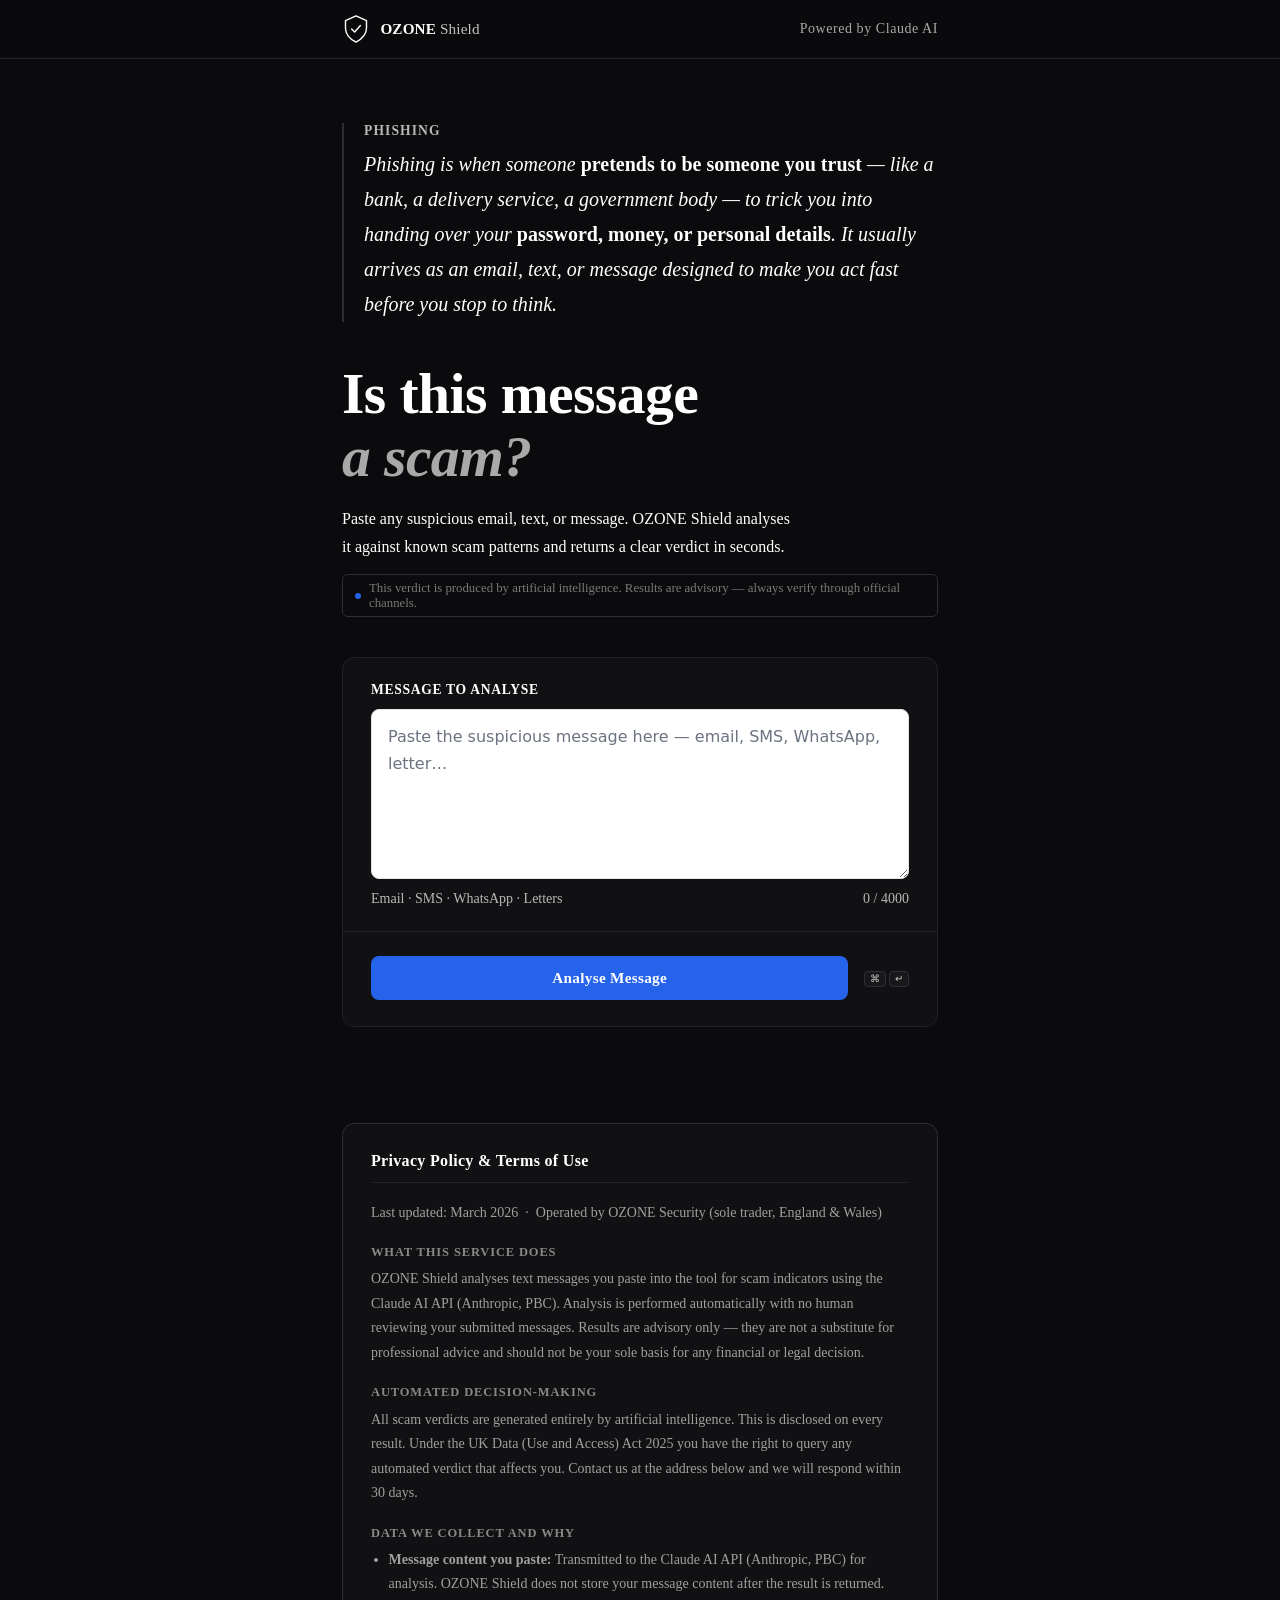
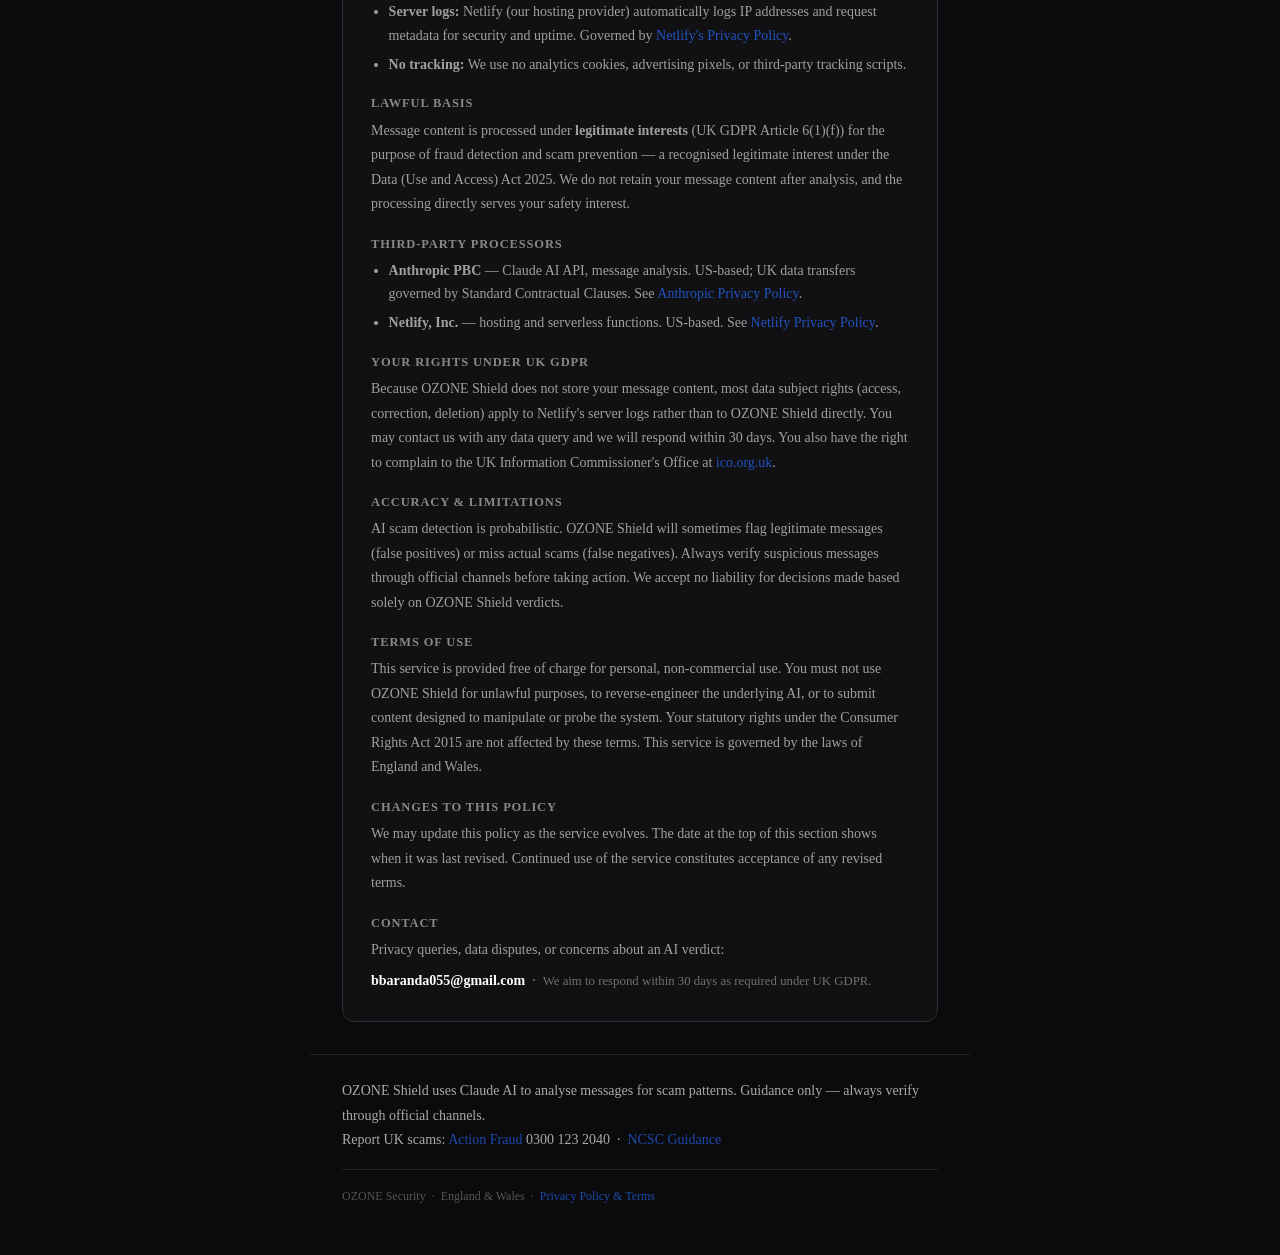
==== commit 92d6d5be: "Update fetch URL for analysis function" ====
--- a/index.html
+++ b/index.html
@@ -5,7 +5,6 @@
   <meta name="viewport" content="width=device-width, initial-scale=1.0">
   <title>OZONE Shield — AI Scam Detector</title>
   <meta name="description" content="Paste any suspicious email, text, or message. OZONE Shield uses AI to analyse it for scam patterns and returns a clear verdict in seconds. Free for UK users.">
-
   <!-- Canonical -->
   <link rel="canonical" href="https://ozone-shield.netlify.app/">
 
@@ -15,13 +14,13 @@
   <link rel="apple-touch-icon" sizes="180x180" href="/apple-touch-icon.png">
   <link rel="apple-touch-icon-precomposed" href="/apple-touch-icon-precomposed.png">
 
-  <!-- Theme colour -->
-  <meta name="theme-color" content="#07090f">
+  <!-- Theme colour — browser chrome on mobile -->
+  <meta name="theme-color" content="#0b0b0d">
 
   <!-- Robots -->
   <meta name="robots" content="index, follow">
 
-  <!-- Open Graph -->
+  <!-- Open Graph — controls how page looks when shared on LinkedIn, WhatsApp, Facebook -->
   <meta property="og:type"        content="website">
   <meta property="og:url"         content="https://ozone-shield.netlify.app/">
   <meta property="og:site_name"   content="OZONE Shield">
@@ -38,7 +37,7 @@
   <meta name="twitter:description" content="Paste any suspicious message. AI analyses it for scam patterns instantly. Free for UK users.">
   <meta name="twitter:image"       content="https://ozone-shield.netlify.app/apple-touch-icon.png">
 
-  <!-- JSON-LD Structured Data -->
+  <!-- JSON-LD Structured Data — Google rich results / knowledge panel -->
   <script type="application/ld+json">
   {
     "@context": "https://schema.org",
@@ -61,62 +60,46 @@
     "inLanguage": "en-GB",
     "audience": {
       "@type": "Audience",
-      "geographicArea": { "@type": "Country", "name": "United Kingdom" }
+      "geographicArea": {
+        "@type": "Country",
+        "name": "United Kingdom"
+      }
     }
   }
   </script>
-
-  <!-- Google Fonts: Fraunces (display serif) + Plus Jakarta Sans (UI) -->
-  <link rel="preconnect" href="https://fonts.googleapis.com">
-  <link rel="preconnect" href="https://fonts.gstatic.com" crossorigin>
-  <link href="https://fonts.googleapis.com/css2?family=Fraunces:ital,opsz,wght@0,9..144,400;0,9..144,700;1,9..144,300;1,9..144,700&family=Plus+Jakarta+Sans:wght@400;500;600;700&display=swap" rel="stylesheet">
-
+  
   <style>
     *, *::before, *::after { box-sizing: border-box; margin: 0; padding: 0; }
 
-    /* ── DESIGN TOKENS ──────────────────────────────────────────────────────── */
     :root {
-      --bg:            #07090f;
-      --surface:       #0d1117;
-      --surface-2:     #161b22;
-      --surface-3:     #1c2128;
-      --border:        #21262d;
-      --border-mid:    #30363d;
-      --text:          #e6edf3;
-      --muted:         rgba(230,237,243,0.72);
-      --dim:           rgba(230,237,243,0.45);
-      --accent:        #2f81f7;
-      --accent-hover:  #1a6fe0;
-      --accent-glow:   rgba(47,129,247,0.22);
-      --accent-subtle: rgba(47,129,247,0.08);
-      --safe:          #3fb950;
-      --safe-bg:       rgba(63,185,80,0.08);
-      --safe-border:   rgba(63,185,80,0.25);
-      --warn:          #d29922;
-      --warn-bg:       rgba(210,153,34,0.08);
-      --warn-border:   rgba(210,153,34,0.25);
-      --danger:        #f85149;
-      --danger-bg:     rgba(248,81,73,0.08);
-      --danger-border: rgba(248,81,73,0.25);
-      --font-display:  'Fraunces', Georgia, serif;
-      --font-body:     'Plus Jakarta Sans', system-ui, -apple-system, sans-serif;
-      --radius:        10px;
-      --radius-lg:     14px;
-      --ease:          0.18s ease;
-      --circ:          226.2; /* 2π × 36 */
-    }
-
-    html { font-size: 16px; scroll-behavior: smooth; }
+      --bg:          #0b0b0d;
+      --surface:     #111113;
+      --surface-2:   #18181b;
+      --border:      #222226;
+      --border-mid:  #2e2e34;
+      --text:        #ffffff;
+      --muted:       rgba(255,255,255,0.75);
+      --dim:         rgba(255,255,255,0.5);
+      --blue:        #2563eb;
+      --blue-hover:  #1d4ed8;
+      --blue-glow:   rgba(37,99,235,0.15);
+      --safe:        #10b981;
+      --safe-bg:     rgba(16,185,129,0.07);
+      --safe-border: rgba(16,185,129,0.2);
+      --warn:        #d97706;
+      --warn-bg:     rgba(217,119,6,0.07);
+      --warn-border: rgba(217,119,6,0.2);
+      --danger:      #dc2626;
+      --danger-bg:   rgba(220,38,38,0.07);
+      --danger-border: rgba(220,38,38,0.2);
+    }
+
+    html { font-size: 16px; }
 
     body {
-      background-color: var(--bg);
-      /* Subtle security-grid background */
-      background-image:
-        linear-gradient(rgba(47,129,247,0.028) 1px, transparent 1px),
-        linear-gradient(90deg, rgba(47,129,247,0.028) 1px, transparent 1px);
-      background-size: 48px 48px;
+      background: var(--bg);
       color: var(--text);
-      font-family: var(--font-body);
+      font-family: 'Times New Roman', Times, serif;
       font-weight: 400;
       min-height: 100vh;
       -webkit-font-smoothing: antialiased;
@@ -125,22 +108,22 @@
       align-items: center;
     }
 
-    /* ── NAV ──────────────────────────────────────────────────────────────── */
+    /* ─── NAV ─── */
     nav {
       width: 100%;
       position: sticky;
       top: 0;
       z-index: 50;
-      background: rgba(7,9,15,0.88);
-      backdrop-filter: blur(20px) saturate(1.4);
+      background: rgba(11,11,13,0.9);
+      backdrop-filter: blur(16px);
       border-bottom: 1px solid var(--border);
     }
 
     .nav-inner {
-      max-width: 680px;
+      max-width: 660px;
       margin: 0 auto;
-      padding: 0 1.75rem;
-      height: 56px;
+      padding: 0 2rem;
+      height: 58px;
       display: flex;
       align-items: center;
       justify-content: space-between;
@@ -149,458 +132,248 @@
     .brand {
       display: flex;
       align-items: center;
-      gap: 0.6rem;
+      gap: 0.65rem;
       text-decoration: none;
     }
 
-    .shield-svg {
-      width: 26px;
-      height: 30px;
-      flex-shrink: 0;
-      filter: drop-shadow(0 0 5px rgba(47,129,247,0.3));
-      animation: shieldGlow 3.5s ease-in-out infinite;
-    }
-
-    @keyframes shieldGlow {
-      0%, 100% { filter: drop-shadow(0 0 4px rgba(47,129,247,0.2)); }
-      50%       { filter: drop-shadow(0 0 10px rgba(47,129,247,0.55)); }
-    }
+    .shield-icon { width: 28px; height: 28px; flex-shrink: 0; }
 
     .brand-name {
-      font-family: var(--font-display);
+      font-family: 'Times New Roman', Times, serif;
       font-weight: 700;
-      font-size: 1.02rem;
+      font-size: 0.95rem;
+      color: #ffffff;
+      letter-spacing: 0.01em;
+    }
+
+    .brand-name span { color: rgba(255,255,255,0.75); font-weight: 400; }
+
+    .nav-tag {
+      font-size: 0.875rem;
+      font-weight: 400;
+      color: rgba(255,255,255,0.65);
+      letter-spacing: 0.04em;
+    }
+
+    /* ─── PAGE ─── */
+    .page {
+      width: 100%;
+      max-width: 660px;
+      padding: 4rem 2rem 6rem;
+      display: flex;
+      flex-direction: column;
+      gap: 2.5rem;
+    }
+
+    /* ─── DEFINITION ─── */
+    .definition {
+      border-left: 2px solid var(--border-mid);
+      padding-left: 1.25rem;
+      animation: rise 0.5s ease both;
+    }
+
+    .definition-label {
+      font-size: 0.85rem;
+      font-weight: 700;
+      letter-spacing: 0.08em;
+      text-transform: uppercase;
+      color: rgba(255,255,255,0.7);
+      margin-bottom: 0.5rem;
+    }
+
+    .definition-body {
+      font-family: 'Times New Roman', Times, serif;
+      font-size: 1.25rem;
+      font-style: italic;
+      color: #ffffff;
+      line-height: 1.75;
+    }
+
+    .definition-body strong { font-style: normal; font-weight: 700; color: #ffffff; }
+
+    /* ─── HERO ─── */
+    .hero { animation: rise 0.5s ease 0.07s both; }
+
+    h1 {
+      font-family: 'Times New Roman', Times, serif;
+      font-size: clamp(2.6rem, 6vw, 3.6rem);
+      font-weight: 700;
+      line-height: 1.1;
       letter-spacing: -0.01em;
-      color: var(--text);
-    }
-
-    .brand-name .muted { font-family: var(--font-body); font-weight: 400; font-size: 0.82rem; color: var(--dim); }
-
-    .nav-status {
-      display: flex;
+      color: #ffffff;
+      margin-bottom: 1rem;
+    }
+
+    h1 em { font-style: italic; color: rgba(255,255,255,0.65); }
+
+    .hero-sub {
+      font-size: 1rem;
+      font-weight: 400;
+      color: #ffffff;
+      line-height: 1.75;
+      max-width: 460px;
+      margin-bottom: 0.85rem;
+    }
+
+    /* ─── AI TRANSPARENCY BADGE ─── */
+    /* Required: UK Data (Use and Access) Act 2025 + UK AI Regulatory Framework */
+    .ai-notice {
+      display: inline-flex;
       align-items: center;
-      gap: 0.4rem;
-      font-size: 0.7rem;
-      font-weight: 600;
-      letter-spacing: 0.07em;
-      text-transform: uppercase;
-      color: var(--safe);
-    }
-
-    .status-dot {
+      gap: 0.5rem;
+      font-size: 0.8rem;
+      color: rgba(255,255,255,0.45);
+      border: 1px solid var(--border-mid);
+      border-radius: 6px;
+      padding: 0.35rem 0.75rem;
+      width: fit-content;
+    }
+
+    .ai-notice-dot {
       width: 6px;
       height: 6px;
       border-radius: 50%;
-      background: var(--safe);
-      animation: blink 2.2s ease infinite;
-    }
-
-    @keyframes blink {
-      0%, 100% { opacity: 1; }
-      50%       { opacity: 0.35; }
-    }
-
-    /* ── PAGE ─────────────────────────────────────────────────────────────── */
-    .page {
-      width: 100%;
-      max-width: 680px;
-      padding: 3.5rem 1.75rem 5rem;
-      display: flex;
-      flex-direction: column;
-      gap: 2rem;
-    }
-
-    /* ── HERO ─────────────────────────────────────────────────────────────── */
-    .hero {
-      display: flex;
-      flex-direction: column;
-      gap: 1rem;
-      animation: rise 0.5s ease both;
-    }
-
-    .hero-label {
-      display: inline-flex;
-      align-items: center;
-      gap: 0.45rem;
-      font-size: 0.68rem;
-      font-weight: 700;
-      letter-spacing: 0.1em;
-      text-transform: uppercase;
-      color: var(--accent);
-      background: var(--accent-subtle);
-      border: 1px solid rgba(47,129,247,0.22);
-      border-radius: 100px;
-      padding: 0.28rem 0.8rem;
-      width: fit-content;
-    }
-
-    .hero-label-dot {
-      width: 5px;
-      height: 5px;
-      border-radius: 50%;
-      background: var(--accent);
-    }
-
-    h1 {
-      font-family: var(--font-display);
-      font-size: clamp(2.8rem, 7vw, 4rem);
-      font-weight: 700;
-      line-height: 1.08;
-      letter-spacing: -0.025em;
-      color: var(--text);
-    }
-
-    h1 .italic-dim {
-      font-style: italic;
-      font-weight: 300;
-      color: var(--dim);
-    }
-
-    .hero-sub {
-      font-size: 1rem;
-      font-weight: 400;
-      color: var(--muted);
-      line-height: 1.72;
-      max-width: 480px;
-    }
-
-    .hero-chips {
-      display: flex;
-      flex-wrap: wrap;
-      gap: 0.45rem;
-      margin-top: 0.1rem;
-    }
-
-    .chip {
-      display: inline-flex;
-      align-items: center;
-      gap: 0.32rem;
-      font-size: 0.74rem;
-      font-weight: 500;
-      color: var(--dim);
-      border: 1px solid var(--border);
-      border-radius: 100px;
-      padding: 0.22rem 0.65rem;
-      background: var(--surface);
-    }
-
-    .chip-green { width: 5px; height: 5px; border-radius: 50%; background: var(--safe); flex-shrink: 0; }
-
-    /* ── DEFINITION ───────────────────────────────────────────────────────── */
-    .definition {
-      border-left: 2px solid var(--border-mid);
-      padding-left: 1.1rem;
-      animation: rise 0.5s ease 0.06s both;
-    }
-
-    .def-label {
-      font-size: 0.66rem;
-      font-weight: 700;
-      letter-spacing: 0.1em;
-      text-transform: uppercase;
-      color: var(--dim);
-      margin-bottom: 0.45rem;
-    }
-
-    .def-body {
-      font-family: var(--font-display);
-      font-size: 1.02rem;
-      font-style: italic;
-      font-weight: 300;
-      color: var(--muted);
-      line-height: 1.72;
-    }
-
-    .def-body strong {
-      font-style: normal;
-      font-weight: 700;
-      color: var(--text);
-    }
-
-    /* ── AI NOTICE ────────────────────────────────────────────────────────── */
-    .ai-notice {
-      display: inline-flex;
-      align-items: flex-start;
-      gap: 0.45rem;
-      font-size: 0.74rem;
-      color: var(--dim);
-      border: 1px solid var(--border);
-      border-radius: 7px;
-      padding: 0.5rem 0.8rem;
-      background: var(--surface);
-      line-height: 1.5;
-      max-width: 100%;
-      width: fit-content;
-    }
-
-    .ai-notice-dot {
-      width: 5px;
-      height: 5px;
-      border-radius: 50%;
-      background: var(--accent);
+      background: var(--blue);
       flex-shrink: 0;
-      margin-top: 4px;
-    }
-
-    /* ── EXAMPLES ─────────────────────────────────────────────────────────── */
-    .examples-bar { animation: rise 0.5s ease 0.1s both; }
-
-    .examples-label {
-      font-size: 0.66rem;
-      font-weight: 700;
-      letter-spacing: 0.09em;
-      text-transform: uppercase;
-      color: var(--dim);
-      margin-bottom: 0.5rem;
-    }
-
-    .examples-btns {
-      display: flex;
-      flex-wrap: wrap;
-      gap: 0.4rem;
-    }
-
-    .example-btn {
-      font-family: var(--font-body);
-      font-size: 0.76rem;
-      font-weight: 500;
-      color: var(--muted);
-      background: var(--surface);
-      border: 1px solid var(--border);
-      border-radius: 7px;
-      padding: 0.36rem 0.75rem;
-      cursor: pointer;
-      transition: var(--ease);
-      display: flex;
-      align-items: center;
-      gap: 0.38rem;
-    }
-
-    .example-btn:hover {
-      border-color: var(--border-mid);
-      color: var(--text);
-      background: var(--surface-2);
-      transform: translateY(-1px);
-    }
-
-    .example-btn:active { transform: translateY(0); }
-
-    /* ── CARD ─────────────────────────────────────────────────────────────── */
+    }
+
+    /* ─── CARD ─── */
     .card {
       background: var(--surface);
       border: 1px solid var(--border);
-      border-radius: var(--radius-lg);
+      border-radius: 12px;
       overflow: hidden;
-      animation: rise 0.5s ease 0.15s both;
-      transition: border-color var(--ease);
-    }
-
-    .card:focus-within { border-color: var(--border-mid); }
-
-    .section { padding: 1.35rem 1.6rem; }
+      animation: rise 0.5s ease 0.14s both;
+    }
+
+    .section { padding: 1.5rem 1.75rem; }
     .section + .section { border-top: 1px solid var(--border); }
 
-    .field-label {
-      display: flex;
-      align-items: center;
-      justify-content: space-between;
-      font-size: 0.68rem;
+    label.field-label {
+      display: block;
+      font-size: 0.85rem;
       font-weight: 700;
-      letter-spacing: 0.08em;
+      letter-spacing: 0.05em;
       text-transform: uppercase;
-      color: var(--dim);
-      margin-bottom: 0.6rem;
-    }
-
-    .paste-btn {
-      font-family: var(--font-body);
-      font-size: 0.7rem;
-      font-weight: 600;
-      color: var(--accent);
-      background: transparent;
-      border: none;
-      cursor: pointer;
-      text-transform: none;
-      letter-spacing: 0;
-      padding: 0;
-      transition: opacity var(--ease);
-    }
-
-    .paste-btn:hover { opacity: 0.75; }
+      color: #ffffff;
+      margin-bottom: 0.65rem;
+    }
 
     textarea {
       width: 100%;
-      min-height: 160px;
-      max-height: 380px;
+      min-height: 170px;
       background: #ffffff;
-      border: 1px solid #dde3ee;
+      border: 1px solid #e4e4e7;
       border-radius: 8px;
-      padding: 0.85rem 1rem;
-      font-family: var(--font-body);
-      font-size: 0.97rem;
-      color: #0f172a;
+      padding: 0.9rem 1rem;
+      font-family: system-ui, -apple-system, BlinkMacSystemFont, sans-serif;
+      font-size: 1rem;
+      color: #18181b;
       line-height: 1.65;
       resize: vertical;
       outline: none;
-      transition: border-color var(--ease), box-shadow var(--ease);
-    }
-
-    textarea:focus {
-      border-color: #93c5fd;
-      box-shadow: 0 0 0 3px rgba(47,129,247,0.12);
-    }
-
-    textarea::placeholder { color: #94a3b8; }
-
-    .textarea-meta {
+      transition: border-color 0.15s, box-shadow 0.15s;
+    }
+
+    textarea:focus { border-color: var(--blue); box-shadow: 0 0 0 3px var(--blue-glow); }
+    textarea::placeholder { color: #6b7280; }
+
+    .meta-row {
       display: flex;
       justify-content: space-between;
       align-items: center;
       margin-top: 0.5rem;
     }
 
-    .textarea-hint { font-size: 0.78rem; color: var(--dim); }
-
-    .char-count {
-      font-size: 0.75rem;
-      color: var(--dim);
-      font-variant-numeric: tabular-nums;
-      transition: color var(--ease);
-    }
-
-    .char-count.near  { color: var(--warn); }
-    .char-count.full  { color: var(--danger); }
-
-    /* ── BUTTON ───────────────────────────────────────────────────────────── */
-    .btn-row {
-      display: flex;
-      align-items: center;
-      justify-content: space-between;
-      gap: 1rem;
-    }
-
-    #analyseBtn {
+    .textarea-note { font-size: 0.875rem; color: rgba(255,255,255,0.7); }
+    .char-count { font-size: 0.875rem; color: rgba(255,255,255,0.7); font-variant-numeric: tabular-nums; }
+
+    .btn-wrap { display: flex; align-items: center; justify-content: space-between; gap: 1rem; }
+
+    button#analyseBtn {
       flex: 1;
-      background: var(--accent);
-      color: #fff;
+      background: var(--blue);
+      color: #ffffff;
       border: none;
       border-radius: 8px;
-      padding: 0.8rem 1.5rem;
-      font-family: var(--font-body);
-      font-size: 0.92rem;
-      font-weight: 600;
+      padding: 0.82rem 1.5rem;
+      font-family: 'Times New Roman', Times, serif;
+      font-size: 0.95rem;
+      font-weight: 700;
+      letter-spacing: 0.02em;
       cursor: pointer;
-      transition: background var(--ease), transform 0.1s, box-shadow var(--ease);
-      display: flex;
-      align-items: center;
-      justify-content: center;
-      gap: 0.5rem;
-      min-height: 44px;
-    }
-
-    #analyseBtn:hover:not(:disabled) {
-      background: var(--accent-hover);
+      transition: background 0.15s, transform 0.1s, box-shadow 0.15s;
+    }
+
+    button#analyseBtn:hover:not(:disabled) {
+      background: var(--blue-hover);
       transform: translateY(-1px);
-      box-shadow: 0 4px 22px rgba(47,129,247,0.38);
-    }
-
-    #analyseBtn:active:not(:disabled) { transform: translateY(0); }
-
-    #analyseBtn:disabled {
-      opacity: 0.4;
-      cursor: not-allowed;
-      transform: none;
-      box-shadow: none;
-    }
-
-    .btn-spinner {
-      display: none;
-      width: 14px;
-      height: 14px;
-      border: 2px solid rgba(255,255,255,0.3);
-      border-top-color: #fff;
+      box-shadow: 0 4px 16px rgba(37,99,235,0.35);
+    }
+
+    button#analyseBtn:active { transform: translateY(0); }
+    button#analyseBtn:disabled { opacity: 0.45; cursor: not-allowed; transform: none; }
+
+    button#analyseBtn.loading #btnText::after {
+      content: '';
+      display: inline-block;
+      width: 10px;
+      height: 10px;
+      border: 1.5px solid rgba(255,255,255,0.35);
+      border-top-color: white;
       border-radius: 50%;
-      animation: spin 0.7s linear infinite;
-      flex-shrink: 0;
-    }
-
-    #analyseBtn.loading .btn-spinner { display: block; }
-    #analyseBtn.loading .btn-arrow   { display: none; }
-
-    .shortcut { font-size: 0.78rem; color: var(--dim); white-space: nowrap; }
+      animation: spin 0.65s linear infinite;
+      margin-left: 0.5rem;
+      vertical-align: -1px;
+    }
+
+    .shortcut { font-size: 0.875rem; color: rgba(255,255,255,0.6); white-space: nowrap; }
 
     kbd {
       background: var(--surface-2);
       border: 1px solid var(--border-mid);
       border-radius: 4px;
-      padding: 0.06rem 0.3rem;
-      font-size: 0.62rem;
+      padding: 0.08rem 0.3rem;
+      font-size: 0.65rem;
       font-family: monospace;
       color: var(--muted);
     }
 
-    /* ── COOLDOWN ─────────────────────────────────────────────────────────── */
-    .cooldown-track {
-      height: 2px;
-      background: var(--border);
-      overflow: hidden;
-      opacity: 0;
-      transition: opacity 0.2s;
-    }
-
-    .cooldown-track.active { opacity: 1; }
-
-    .cooldown-fill {
-      height: 100%;
-      width: 0%;
-      background: var(--accent);
-    }
-
-    /* ── ERROR ────────────────────────────────────────────────────────────── */
+    .cooldown-bar { height: 2px; background: var(--border); overflow: hidden; opacity: 0; transition: opacity 0.2s; }
+    .cooldown-bar.active { opacity: 1; }
+    .cooldown-fill { height: 100%; width: 0; background: var(--blue); }
+
     .error-box {
       display: none;
+      gap: 0.6rem;
       align-items: flex-start;
-      gap: 0.55rem;
       background: var(--danger-bg);
       border: 1px solid var(--danger-border);
-      border-radius: var(--radius);
-      padding: 0.85rem 1rem;
-      font-size: 0.84rem;
+      border-radius: 8px;
+      padding: 0.8rem 1rem;
+      font-size: 0.83rem;
       color: #fca5a5;
       animation: rise 0.3s ease both;
     }
-
     .error-box.visible { display: flex; }
 
-    /* ── RESULT ───────────────────────────────────────────────────────────── */
     .result {
       display: none;
       flex-direction: column;
       background: var(--surface);
       border: 1px solid var(--border);
-      border-radius: var(--radius-lg);
+      border-radius: 12px;
       overflow: hidden;
-      animation: popIn 0.48s cubic-bezier(0.34,1.4,0.64,1) both;
-    }
-
+      animation: rise 0.45s ease both;
+    }
     .result.visible { display: flex; }
 
-    @keyframes popIn {
-      from { opacity: 0; transform: translateY(18px) scale(0.97); }
-      to   { opacity: 1; transform: translateY(0) scale(1); }
-    }
-
-    .result.safe       { border-color: var(--safe-border); }
-    .result.suspicious { border-color: var(--warn-border); }
-    .result.scam       { border-color: var(--danger-border); }
-
-    /* result header */
     .result-head {
-      padding: 1.35rem 1.6rem;
+      padding: 1.5rem 1.75rem;
       display: grid;
-      grid-template-columns: 1fr auto;
-      gap: 1.25rem;
+      grid-template-columns: auto 1fr auto;
       align-items: center;
+      gap: 1.1rem;
       border-bottom: 1px solid var(--border);
     }
 
@@ -608,950 +381,456 @@
     .result.suspicious .result-head { background: var(--warn-bg); }
     .result.scam       .result-head { background: var(--danger-bg); }
 
-    .verdict-left { display: flex; flex-direction: column; gap: 0.28rem; }
-
-    .verdict-tag {
-      display: flex;
-      align-items: center;
-      gap: 0.4rem;
-      font-size: 0.65rem;
-      font-weight: 700;
-      letter-spacing: 0.1em;
-      text-transform: uppercase;
-      color: var(--dim);
-    }
-
-    .verdict-tag-dot {
-      width: 7px;
-      height: 7px;
-      border-radius: 50%;
-      flex-shrink: 0;
-    }
-
-    .result.safe       .verdict-tag-dot { background: var(--safe); }
-    .result.suspicious .verdict-tag-dot { background: var(--warn); }
-    .result.scam       .verdict-tag-dot { background: var(--danger); }
-
-    .verdict-word {
-      font-family: var(--font-display);
-      font-size: 2.1rem;
-      font-weight: 700;
-      line-height: 1;
-      letter-spacing: -0.02em;
-      color: var(--text);
-    }
-
-    .result.safe       .verdict-word { color: var(--safe); }
-    .result.suspicious .verdict-word { color: var(--warn); }
-    .result.scam       .verdict-word { color: var(--danger); }
-
-    .verdict-desc {
-      font-size: 0.85rem;
-      color: var(--muted);
-    }
-
-    /* confidence ring */
-    .conf-ring-wrap {
-      display: flex;
-      flex-direction: column;
-      align-items: center;
-      gap: 0.45rem;
-    }
-
-    .conf-ring { width: 90px; height: 90px; }
-
-    .conf-ring .track {
-      fill: none;
-      stroke: var(--border-mid);
-      stroke-width: 5.5;
-    }
-
-    .conf-ring .arc {
-      fill: none;
-      stroke-width: 5.5;
-      stroke-linecap: round;
-      stroke-dasharray: 226.2;
-      stroke-dashoffset: 226.2;
-      transform-origin: 50% 50%;
-      transform: rotate(-90deg);
-      transition: stroke-dashoffset 1.3s cubic-bezier(0.4,0,0.2,1), stroke 0.25s ease;
-    }
-
-    .result.safe       .conf-ring .arc { stroke: var(--safe); }
-    .result.suspicious .conf-ring .arc { stroke: var(--warn); }
-    .result.scam       .conf-ring .arc { stroke: var(--danger); }
-
-    .conf-pct-text {
-      fill: var(--text);
-      font-family: var(--font-display);
-      font-size: 15px;
-      font-weight: 700;
-      text-anchor: middle;
-      dominant-baseline: central;
-    }
-
-    .conf-sub-text {
-      fill: var(--dim);
-      font-size: 6.5px;
-      text-anchor: middle;
-      font-family: var(--font-body);
-      letter-spacing: 0.5px;
-    }
-
-    .severity-pill {
-      font-size: 0.62rem;
-      font-weight: 700;
-      letter-spacing: 0.07em;
-      text-transform: uppercase;
-      padding: 0.17rem 0.55rem;
-      border-radius: 100px;
-      display: inline-block;
-    }
-
+    .verdict-emoji { font-size: 1.85rem; line-height: 1; }
+    .verdict-label { font-size: 1.35rem; font-weight: 700; color: #ffffff; letter-spacing: -0.01em; display: block; }
+    .verdict-desc  { font-size: 0.9rem; color: rgba(255,255,255,0.85); margin-top: 0.15rem; display: block; }
+
+    .verdict-right { text-align: right; display: flex; flex-direction: column; align-items: flex-end; gap: 0.45rem; }
+
+    .confidence-pct { font-size: 1.65rem; font-weight: 700; color: #ffffff; line-height: 1; font-variant-numeric: tabular-nums; }
+    .conf-label { font-size: 0.8rem; color: rgba(255,255,255,0.75); letter-spacing: 0.05em; text-transform: uppercase; display: block; margin-top: 0.1rem; }
+
+    .severity-pill { display: inline-block; font-size: 0.63rem; font-weight: 600; letter-spacing: 0.07em; text-transform: uppercase; padding: 0.18rem 0.55rem; border-radius: 100px; }
     .severity-pill.low      { color: var(--safe);   background: var(--safe-bg);   border: 1px solid var(--safe-border); }
     .severity-pill.medium   { color: var(--warn);   background: var(--warn-bg);   border: 1px solid var(--warn-border); }
     .severity-pill.critical { color: var(--danger); background: var(--danger-bg); border: 1px solid var(--danger-border); }
 
-    /* result body */
-    .result-body {
-      padding: 1.35rem 1.6rem;
-      display: flex;
-      flex-direction: column;
-      gap: 1.2rem;
-    }
-
-    .result-section-title {
-      font-size: 0.66rem;
-      font-weight: 700;
-      letter-spacing: 0.09em;
-      text-transform: uppercase;
-      color: var(--dim);
-      margin-bottom: 0.6rem;
-    }
-
-    .reasons {
-      list-style: none;
-      display: flex;
-      flex-direction: column;
-      gap: 0.5rem;
-    }
-
-    .reasons li {
-      display: flex;
-      gap: 0.75rem;
-      font-size: 0.95rem;
-      color: var(--text);
-      line-height: 1.6;
-      align-items: flex-start;
-      opacity: 0;
-      animation: rise 0.4s ease forwards;
-    }
-
-    .reasons li:nth-child(1) { animation-delay: 0.08s; }
-    .reasons li:nth-child(2) { animation-delay: 0.18s; }
-    .reasons li:nth-child(3) { animation-delay: 0.28s; }
+    .result-body { padding: 1.5rem 1.75rem; display: flex; flex-direction: column; gap: 1.5rem; }
+
+    .result-section-title { font-size: 0.85rem; font-weight: 700; letter-spacing: 0.05em; text-transform: uppercase; color: rgba(255,255,255,0.75); margin-bottom: 0.75rem; }
+
+    .reasons { list-style: none; display: flex; flex-direction: column; gap: 0.65rem; }
+
+    .reasons li { display: flex; gap: 0.8rem; font-size: 1rem; color: #ffffff; line-height: 1.6; align-items: flex-start; }
 
     .reason-num {
-      min-width: 20px;
-      height: 20px;
+      min-width: 18px;
+      height: 18px;
       border-radius: 50%;
       background: var(--surface-2);
       border: 1px solid var(--border-mid);
       display: flex;
       align-items: center;
       justify-content: center;
-      font-size: 0.58rem;
+      font-size: 0.6rem;
       font-weight: 700;
-      color: var(--dim);
+      color: rgba(255,255,255,0.7);
       flex-shrink: 0;
-      margin-top: 3px;
+      margin-top: 2px;
     }
 
     .action-block {
       background: var(--surface-2);
       border: 1px solid var(--border-mid);
       border-radius: 8px;
-      padding: 0.95rem 1.1rem;
-      font-size: 0.95rem;
-      color: var(--text);
+      padding: 1rem 1.1rem;
+      font-size: 1rem;
+      color: #ffffff;
       line-height: 1.65;
     }
 
-    /* result footer */
-    .result-foot {
-      padding: 0.85rem 1.6rem;
-      border-top: 1px solid var(--border);
-      background: var(--surface-2);
-      display: flex;
-      align-items: center;
-      justify-content: space-between;
-      gap: 1rem;
-    }
-
-    .result-foot-note {
-      font-size: 0.73rem;
-      color: var(--dim);
-    }
-
-    .copy-btn {
-      font-family: var(--font-body);
-      font-size: 0.75rem;
-      font-weight: 600;
-      color: var(--accent);
-      background: transparent;
-      border: 1px solid rgba(47,129,247,0.28);
-      border-radius: 6px;
-      padding: 0.33rem 0.7rem;
-      cursor: pointer;
-      transition: var(--ease);
-      display: flex;
-      align-items: center;
-      gap: 0.38rem;
-      white-space: nowrap;
-    }
-
-    .copy-btn:hover {
-      background: var(--accent-subtle);
-      border-color: rgba(47,129,247,0.5);
-    }
-
-    .copy-btn.copied { color: var(--safe); border-color: rgba(63,185,80,0.4); }
-
-    /* ── HISTORY ──────────────────────────────────────────────────────────── */
-    .history { animation: rise 0.5s ease 0.22s both; }
-
-    .history-toggle {
-      display: flex;
-      align-items: center;
-      justify-content: space-between;
-      width: 100%;
-      background: transparent;
-      border: 1px solid var(--border);
-      border-radius: var(--radius);
-      padding: 0.65rem 1rem;
-      cursor: pointer;
-      font-family: var(--font-body);
-      transition: var(--ease);
-    }
-
-    .history-toggle:hover { background: var(--surface); border-color: var(--border-mid); }
-
-    .history-toggle-left {
-      display: flex;
-      align-items: center;
-      gap: 0.45rem;
-      font-size: 0.74rem;
-      font-weight: 700;
-      letter-spacing: 0.06em;
-      text-transform: uppercase;
-      color: var(--dim);
-    }
-
-    .history-count {
-      background: var(--surface-2);
-      border: 1px solid var(--border);
-      border-radius: 100px;
-      font-size: 0.62rem;
-      font-weight: 700;
-      color: var(--dim);
-      padding: 0.04rem 0.48rem;
-      min-width: 20px;
-      text-align: center;
-    }
-
-    .history-chevron {
-      width: 14px;
-      height: 14px;
-      color: var(--dim);
-      transition: transform var(--ease);
-      flex-shrink: 0;
-    }
-
-    .history-toggle[aria-expanded="true"] .history-chevron { transform: rotate(180deg); }
-
-    .history-panel {
-      display: none;
-      flex-direction: column;
-      gap: 0.35rem;
-      padding-top: 0.45rem;
-    }
-
-    .history-panel.open { display: flex; }
-
-    .history-item {
-      display: flex;
-      align-items: center;
-      gap: 0.7rem;
-      background: var(--surface);
-      border: 1px solid var(--border);
-      border-radius: 8px;
-      padding: 0.6rem 0.9rem;
-      font-size: 0.8rem;
-      animation: rise 0.25s ease both;
-    }
-
-    .hvd {
-      width: 8px;
-      height: 8px;
-      border-radius: 50%;
-      flex-shrink: 0;
-    }
-
-    .hvd.safe       { background: var(--safe); }
-    .hvd.suspicious { background: var(--warn); }
-    .hvd.scam       { background: var(--danger); }
-
-    .h-verdict { font-weight: 700; color: var(--text); }
-    .h-conf    { color: var(--dim); font-size: 0.76rem; }
-    .h-sev     { color: var(--dim); margin-left: auto; font-size: 0.76rem; }
-    .h-time    { color: var(--dim); font-size: 0.7rem; white-space: nowrap; }
-
-    /* ── PRIVACY ──────────────────────────────────────────────────────────── */
+    /* ─── PRIVACY POLICY SECTION ─── */
+    /* Required under UK GDPR / DPA 2018 / DUAA 2025 / Consumer Rights Act 2015 */
     .privacy-section {
       width: 100%;
-      max-width: 680px;
-      padding: 0 1.75rem 2rem;
+      max-width: 660px;
+      padding: 0 2rem 2rem;
     }
 
     .privacy-card {
       background: var(--surface);
-      border: 1px solid var(--border);
-      border-radius: var(--radius-lg);
-      padding: 1.6rem 1.75rem;
+      border: 1px solid var(--border-mid);
+      border-radius: 12px;
+      padding: 1.75rem;
     }
 
     .privacy-card h2 {
-      font-family: var(--font-display);
-      font-size: 1.05rem;
+      font-size: 1rem;
       font-weight: 700;
-      color: var(--text);
-      margin-bottom: 0.2rem;
-    }
-
-    .priv-meta {
-      font-size: 0.76rem;
-      color: var(--dim);
+      color: #ffffff;
+      letter-spacing: 0.02em;
       margin-bottom: 1.1rem;
-      padding-bottom: 0.85rem;
+      padding-bottom: 0.75rem;
       border-bottom: 1px solid var(--border);
     }
 
     .privacy-card h3 {
-      font-size: 0.67rem;
+      font-size: 0.78rem;
       font-weight: 700;
-      letter-spacing: 0.09em;
+      letter-spacing: 0.07em;
       text-transform: uppercase;
-      color: var(--dim);
-      margin-top: 1.1rem;
-      margin-bottom: 0.38rem;
-    }
-
-    .privacy-card p  { font-size: 0.84rem; color: var(--muted); line-height: 1.75; }
-    .privacy-card ul { padding-left: 1.1rem; display: flex; flex-direction: column; gap: 0.22rem; }
-    .privacy-card li { font-size: 0.84rem; color: var(--muted); line-height: 1.7; }
-    .privacy-card a  { color: var(--accent); text-decoration: none; }
-    .privacy-card a:hover { text-decoration: underline; }
-
-    /* ── FOOTER ───────────────────────────────────────────────────────────── */
+      color: rgba(255,255,255,0.5);
+      margin-top: 1.25rem;
+      margin-bottom: 0.45rem;
+    }
+
+    .privacy-card p { font-size: 0.875rem; color: rgba(255,255,255,0.6); line-height: 1.75; }
+    .privacy-card ul { padding-left: 1.1rem; display: flex; flex-direction: column; gap: 0.3rem; }
+    .privacy-card li { font-size: 0.875rem; color: rgba(255,255,255,0.6); line-height: 1.7; }
+    .privacy-card a { color: rgba(37,99,235,0.8); text-decoration: none; }
+    .privacy-card a:hover { color: var(--blue); }
+
+    /* ─── FOOTER ─── */
+    /* BUG FIX: original file was missing "footer {" — properties were floating loose in CSS */
     footer {
       width: 100%;
-      max-width: 680px;
-      padding: 0 1.75rem 3rem;
+      max-width: 660px;
+      padding: 0 2rem 3rem;
       border-top: 1px solid var(--border);
     }
 
     .footer-inner {
-      padding-top: 1.4rem;
-      display: flex;
-      flex-direction: column;
-      gap: 0.45rem;
-      font-size: 0.84rem;
-      color: var(--dim);
-      line-height: 1.7;
-    }
-
-    .footer-inner a { color: var(--accent); text-decoration: none; }
-    .footer-inner a:hover { text-decoration: underline; }
+      padding-top: 1.5rem;
+      font-size: 0.875rem;
+      color: rgba(255,255,255,0.65);
+      line-height: 1.75;
+    }
+
+    .footer-inner a { color: rgba(37,99,235,0.7); text-decoration: none; }
+    .footer-inner a:hover { color: var(--blue); }
 
     .footer-legal {
-      margin-top: 0.7rem;
-      padding-top: 0.7rem;
+      margin-top: 1rem;
+      padding-top: 1rem;
       border-top: 1px solid var(--border);
-      font-size: 0.72rem;
-      color: rgba(230,237,243,0.28);
-    }
-
-    /* ── ANIMATIONS ───────────────────────────────────────────────────────── */
+      font-size: 0.75rem;
+      color: rgba(255,255,255,0.3);
+    }
+
     @keyframes rise {
-      from { opacity: 0; transform: translateY(10px); }
+      from { opacity: 0; transform: translateY(14px); }
       to   { opacity: 1; transform: translateY(0); }
     }
-
     @keyframes spin { to { transform: rotate(360deg); } }
 
-    /* ── RESPONSIVE ───────────────────────────────────────────────────────── */
-    @media (max-width: 540px) {
-      .page { padding: 2.5rem 1.1rem 4rem; gap: 1.5rem; }
-      .nav-inner { padding: 0 1.1rem; }
-      .section { padding: 1.1rem 1.1rem; }
-      .result-head { grid-template-columns: 1fr; gap: 0.75rem; }
-      .conf-ring-wrap { flex-direction: row; align-items: center; gap: 0.75rem; }
+    @media (max-width: 480px) {
+      .page { padding: 2.5rem 1.25rem 5rem; }
+      .section { padding: 1.25rem; }
       .shortcut { display: none; }
-      .privacy-section { padding: 0 1.1rem 2rem; }
-      footer { padding: 0 1.1rem 3rem; }
-      .examples-btns { gap: 0.32rem; }
-      .hero-chips { gap: 0.35rem; }
-    }
-
-    @media (max-width: 380px) {
-      h1 { font-size: 2.4rem; }
-      .conf-ring { width: 72px; height: 72px; }
-    }
-
-    @media (prefers-reduced-motion: reduce) {
-      *, *::before, *::after {
-        animation-duration: 0.01ms !important;
-        transition-duration: 0.01ms !important;
-      }
     }
   </style>
 </head>
 <body>
 
-<!-- ── NAV ──────────────────────────────────────────────────────────────────── -->
-<nav aria-label="Site navigation">
-  <div class="nav-inner">
-    <a class="brand" href="#">
-      <svg class="shield-svg" viewBox="0 0 26 30" fill="none" aria-hidden="true">
-        <path d="M13 1L2 6V14C2 20.07 6.93 25.5 13 28.5C19.07 25.5 24 20.07 24 14V6L13 1Z"
-              fill="none" stroke="white" stroke-width="1.5" stroke-linejoin="round"/>
-        <path d="M8.5 15l3 3L17.5 11"
-              stroke="white" stroke-width="1.5" stroke-linecap="round" stroke-linejoin="round"/>
-      </svg>
-      <span class="brand-name">OZONE <span class="muted">Shield</span></span>
-    </a>
-    <div class="nav-status" aria-label="Service status: active">
-      <div class="status-dot"></div>
-      System active
+  <!-- NAV -->
+  <nav>
+    <div class="nav-inner">
+      <a class="brand" href="#">
+        <svg class="shield-icon" viewBox="0 0 28 32" fill="none" xmlns="http://www.w3.org/2000/svg">
+          <path d="M14 1L2 6.5V15C2 21.627 7.373 27.5 14 31C20.627 27.5 26 21.627 26 15V6.5L14 1Z" fill="none" stroke="white" stroke-width="1.6" stroke-linejoin="round"/>
+          <path d="M9 16l3.5 3.5L19 12" stroke="white" stroke-width="1.6" stroke-linecap="round" stroke-linejoin="round"/>
+        </svg>
+        <span class="brand-name">OZONE <span>Shield</span></span>
+      </a>
+      <span class="nav-tag">Powered by Claude AI</span>
+    </div>
+  </nav>
+
+  <!-- PAGE CONTENT -->
+  <div class="page">
+
+    <!-- PHISHING DEFINITION -->
+    <div class="definition">
+      <div class="definition-label">Phishing</div>
+      <p class="definition-body">
+        Phishing is when someone <strong>pretends to be someone you trust</strong> — like a bank, a delivery service, a government body — to trick you into handing over your <strong>password, money, or personal details</strong>. It usually arrives as an email, text, or message designed to make you act fast before you stop to think.
+      </p>
+    </div>
+
+    <!-- HERO -->
+    <div class="hero">
+      <h1>Is this message<br><em>a scam?</em></h1>
+      <p class="hero-sub">Paste any suspicious email, text, or message. OZONE Shield analyses it against known scam patterns and returns a clear verdict in seconds.</p>
+      <!--
+        AI TRANSPARENCY NOTICE — legally required under:
+        · UK Data (Use and Access) Act 2025 — automated decision-making disclosure
+        · ICO Guidance on Explaining Decisions Made with AI
+        · UK AI Regulatory Framework (DSIT, 2024)
+      -->
+      <div class="ai-notice">
+        <div class="ai-notice-dot"></div>
+        This verdict is produced by artificial intelligence. Results are advisory — always verify through official channels.
+      </div>
+    </div>
+
+    <!-- INPUT CARD -->
+    <div class="card">
+
+      <!-- MESSAGE -->
+      <div class="section">
+        <label class="field-label" for="messageInput">Message to analyse</label>
+        <textarea
+          id="messageInput"
+          maxlength="4000"
+          placeholder="Paste the suspicious message here — email, SMS, WhatsApp, letter…"
+          spellcheck="false"
+        ></textarea>
+        <div class="meta-row">
+          <span class="textarea-note">Email · SMS · WhatsApp · Letters</span>
+          <span class="char-count"><span id="charCount">0</span> / 4000</span>
+        </div>
+      </div>
+
+      <!-- BUTTON -->
+      <div class="section">
+        <div class="btn-wrap">
+          <button id="analyseBtn" onclick="analyse()">
+            <span id="btnText">Analyse Message</span>
+          </button>
+          <span class="shortcut"><kbd>⌘</kbd> <kbd>↵</kbd></span>
+        </div>
+      </div>
+
+      <!-- COOLDOWN -->
+      <div class="cooldown-bar" id="cooldownTrack">
+        <div class="cooldown-fill" id="cooldownFill"></div>
+      </div>
+
+    </div>
+
+    <!-- ERROR -->
+    <div class="error-box" id="errorBox">
+      <span>⚠</span>
+      <span id="errorText"></span>
+    </div>
+
+    <!-- RESULT -->
+    <div class="result" id="resultCard">
+      <div class="result-head">
+        <div class="verdict-emoji" id="verdictIcon"></div>
+        <div>
+          <span class="verdict-label" id="verdictTitle"></span>
+          <span class="verdict-desc" id="verdictSub"></span>
+        </div>
+        <div class="verdict-right">
+          <span class="confidence-pct" id="confidencePct"></span>
+          <span class="conf-label">Confidence</span>
+          <span class="severity-pill" id="severityPill"></span>
+        </div>
+      </div>
+      <div class="result-body">
+        <div>
+          <p class="result-section-title">Why we flagged this</p>
+          <ul class="reasons" id="reasonsList"></ul>
+        </div>
+        <div>
+          <p class="result-section-title">What to do</p>
+          <div class="action-block" id="actionBox"></div>
+        </div>
+      </div>
+    </div>
+
+  </div>
+
+  <!--
+  ════════════════════════════════════════════════════════════════════════
+  EMAIL SIGNUP — TEMPORARILY DISABLED
+  ════════════════════════════════════════════════════════════════════════
+  LEGAL REASON: Collecting email addresses = processing personal data
+  under UK GDPR / Data Protection Act 2018. Cannot collect personal data
+  electronically without first registering with the ICO.
+
+  ACTION REQUIRED: Register at ico.org.uk → "Pay your data protection fee"
+  Cost: £52/year (Tier 1 — sole trader / micro-organisation)
+  Time: ~10 minutes online
+
+  TO RESTORE THIS FORM: Once you have your ICO registration number,
+  uncomment the block below AND add this consent statement above the
+  submit button:
+
+    "By signing up you agree to receive the Weekly Scam Report by email.
+     We will store your email address for this purpose only and will
+     never sell it. You can unsubscribe at any time.
+     See our Privacy Policy below."
+
+  Also update the Privacy Policy section below with your ICO number.
+  ════════════════════════════════════════════════════════════════════════
+
+  <div class="signup-wrap">
+    <div class="signup-card">
+      <div class="signup-text">
+        <p class="signup-title">Weekly Scam Report</p>
+        <p class="signup-sub">The 3 most dangerous messages circulating in the UK right now — delivered free every week.</p>
+      </div>
+      <form name="waitlist" netlify netlify-honeypot="bot-field" class="signup-form" id="signupForm">
+        <input type="hidden" name="form-name" value="waitlist" />
+        <p style="display:none"><input name="bot-field" /></p>
+        [ADD CONSENT STATEMENT HERE BEFORE UNCOMMENTING]
+        <div class="signup-row">
+          <input type="email" name="email" id="emailInput" placeholder="your@email.com" required autocomplete="email" />
+          <button type="submit" id="signupBtn">Subscribe</button>
+        </div>
+      </form>
+      <div class="signup-success" id="signupSuccess">
+        <span>✓</span> You're on the list. First report lands this week.
+      </div>
     </div>
   </div>
-</nav>
-
-<!-- ── PAGE ─────────────────────────────────────────────────────────────────── -->
-<main class="page">
-
-  <!-- HERO -->
-  <div class="hero">
-    <span class="hero-label" aria-label="AI Scam Detection, UK-focused">
-      <span class="hero-label-dot" aria-hidden="true"></span>
-      AI Scam Detection &nbsp;·&nbsp; UK-focused
-    </span>
-    <h1>Is this message<br><span class="italic-dim">a scam?</span></h1>
-    <p class="hero-sub">Paste any suspicious email, text, or message. OZONE Shield analyses it against known scam patterns and returns a clear verdict in seconds.</p>
-    <div class="hero-chips" aria-label="Service features">
-      <span class="chip"><span class="chip-green" aria-hidden="true"></span> Free &middot; No sign-up</span>
-      <span class="chip">Powered by Claude AI</span>
-      <span class="chip">UK GDPR compliant</span>
+  -->
+
+  <!-- ════════════════════════════════════════════════════════════════════
+       PRIVACY POLICY & TERMS OF USE
+       Legally required under:
+       · UK GDPR Article 13 — transparency when collecting/processing data
+       · Data Protection Act 2018
+       · Data (Use and Access) Act 2025 — automated decision-making rights
+       · Consumer Rights Act 2015 — terms for digital content/services
+       · UK AI Regulatory Framework — AI transparency obligations
+  ═══════════════════════════════════════════════════════════════════════ -->
+  <div class="privacy-section" id="privacy-policy">
+    <div class="privacy-card">
+      <h2>Privacy Policy &amp; Terms of Use</h2>
+      <p>Last updated: March 2026 &nbsp;·&nbsp; Operated by OZONE Security (sole trader, England &amp; Wales)</p>
+
+      <h3>What this service does</h3>
+      <p>OZONE Shield analyses text messages you paste into the tool for scam indicators using the Claude AI API (Anthropic, PBC). Analysis is performed automatically with no human reviewing your submitted messages. Results are advisory only — they are not a substitute for professional advice and should not be your sole basis for any financial or legal decision.</p>
+
+      <h3>Automated decision-making</h3>
+      <p>All scam verdicts are generated entirely by artificial intelligence. This is disclosed on every result. Under the UK Data (Use and Access) Act 2025 you have the right to query any automated verdict that affects you. Contact us at the address below and we will respond within 30 days.</p>
+
+      <h3>Data we collect and why</h3>
+      <ul>
+        <li><strong>Message content you paste:</strong> Transmitted to the Claude AI API (Anthropic, PBC) for analysis. OZONE Shield does not store your message content after the result is returned.</li>
+        <li><strong>Server logs:</strong> Netlify (our hosting provider) automatically logs IP addresses and request metadata for security and uptime. Governed by <a href="https://www.netlify.com/privacy/" target="_blank" rel="noopener">Netlify's Privacy Policy</a>.</li>
+        <li><strong>No tracking:</strong> We use no analytics cookies, advertising pixels, or third-party tracking scripts.</li>
+      </ul>
+
+      <h3>Lawful basis</h3>
+      <p>Message content is processed under <strong>legitimate interests</strong> (UK GDPR Article 6(1)(f)) for the purpose of fraud detection and scam prevention — a recognised legitimate interest under the Data (Use and Access) Act 2025. We do not retain your message content after analysis, and the processing directly serves your safety interest.</p>
+
+      <h3>Third-party processors</h3>
+      <ul>
+        <li><strong>Anthropic PBC</strong> — Claude AI API, message analysis. US-based; UK data transfers governed by Standard Contractual Clauses. See <a href="https://www.anthropic.com/legal/privacy" target="_blank" rel="noopener">Anthropic Privacy Policy</a>.</li>
+        <li><strong>Netlify, Inc.</strong> — hosting and serverless functions. US-based. See <a href="https://www.netlify.com/privacy/" target="_blank" rel="noopener">Netlify Privacy Policy</a>.</li>
+      </ul>
+
+      <h3>Your rights under UK GDPR</h3>
+      <p>Because OZONE Shield does not store your message content, most data subject rights (access, correction, deletion) apply to Netlify's server logs rather than to OZONE Shield directly. You may contact us with any data query and we will respond within 30 days. You also have the right to complain to the UK Information Commissioner's Office at <a href="https://ico.org.uk" target="_blank" rel="noopener">ico.org.uk</a>.</p>
+
+      <h3>Accuracy &amp; limitations</h3>
+      <p>AI scam detection is probabilistic. OZONE Shield will sometimes flag legitimate messages (false positives) or miss actual scams (false negatives). Always verify suspicious messages through official channels before taking action. We accept no liability for decisions made based solely on OZONE Shield verdicts.</p>
+
+      <h3>Terms of use</h3>
+      <p>This service is provided free of charge for personal, non-commercial use. You must not use OZONE Shield for unlawful purposes, to reverse-engineer the underlying AI, or to submit content designed to manipulate or probe the system. Your statutory rights under the Consumer Rights Act 2015 are not affected by these terms. This service is governed by the laws of England and Wales.</p>
+
+      <h3>Changes to this policy</h3>
+      <p>We may update this policy as the service evolves. The date at the top of this section shows when it was last revised. Continued use of the service constitutes acceptance of any revised terms.</p>
+
+      <h3>Contact</h3>
+      <p>Privacy queries, data disputes, or concerns about an AI verdict:</p>
+      <p style="margin-top:0.4rem;">
+        <strong style="color:#ffffff;" id="contact-email"></strong>
+        <script>document.getElementById('contact-email').textContent='bbaranda055'+'@'+'gmail.com';</script>
+        &nbsp;·&nbsp;
+        <span style="color:rgba(255,255,255,0.4);font-size:0.8rem;">We aim to respond within 30 days as required under UK GDPR.</span>
+      </p>
     </div>
   </div>
 
-  <!-- DEFINITION -->
-  <div class="definition" aria-label="What is phishing?">
-    <div class="def-label">Phishing</div>
-    <p class="def-body">
-      Phishing is when someone <strong>pretends to be someone you trust</strong> — like a bank, a delivery service, a government body — to trick you into handing over your <strong>password, money, or personal details</strong>. It usually arrives as an email, text, or message designed to make you act fast before you stop to think.
-    </p>
-  </div>
-
-  <!-- EXAMPLES -->
-  <div class="examples-bar">
-    <p class="examples-label">Try an example</p>
-    <div class="examples-btns" role="group" aria-label="Example scam messages">
-      <button class="example-btn" onclick="loadExample('bank')" type="button" aria-label="Load bank phishing example">
-        <svg width="12" height="12" viewBox="0 0 12 12" fill="none" aria-hidden="true">
-          <rect x="1" y="3" width="10" height="7.5" rx="1" stroke="currentColor" stroke-width="1.15"/>
-          <path d="M1 5.5h10M4 3V2.2a2 2 0 014 0V3" stroke="currentColor" stroke-width="1.15"/>
-        </svg>
-        Bank phishing
-      </button>
-      <button class="example-btn" onclick="loadExample('delivery')" type="button" aria-label="Load delivery scam example">
-        <svg width="12" height="12" viewBox="0 0 12 12" fill="none" aria-hidden="true">
-          <rect x="1" y="4" width="10" height="7" rx="1" stroke="currentColor" stroke-width="1.15"/>
-          <path d="M4 4V2.5C4 2 4.5 1 6 1s2 1 2 1.5V4" stroke="currentColor" stroke-width="1.15"/>
-        </svg>
-        Delivery scam
-      </button>
-      <button class="example-btn" onclick="loadExample('prize')" type="button" aria-label="Load prize fraud example">
-        <svg width="12" height="12" viewBox="0 0 12 12" fill="none" aria-hidden="true">
-          <circle cx="6" cy="5" r="3" stroke="currentColor" stroke-width="1.15"/>
-          <path d="M4 8l-1.2 3M8 8l1.2 3M3.5 11h5" stroke="currentColor" stroke-width="1.15" stroke-linecap="round"/>
-        </svg>
-        Prize fraud
-      </button>
-      <button class="example-btn" onclick="loadExample('safe')" type="button" aria-label="Load legitimate message example">
-        <svg width="12" height="12" viewBox="0 0 12 12" fill="none" aria-hidden="true">
-          <path d="M6 1l1.5 3 3.5.5-2.5 2.5.5 3.5L6 9l-3 1.5.5-3.5L1 4.5 4.5 4z" stroke="currentColor" stroke-width="1.15" stroke-linejoin="round"/>
-        </svg>
-        Legitimate message
-      </button>
-    </div>
-  </div>
-
-  <!-- AI TRANSPARENCY NOTICE — UK AI Regulatory Framework / Data (Use and Access) Act 2025 -->
-  <div class="ai-notice" role="note">
-    <div class="ai-notice-dot" aria-hidden="true"></div>
-    This verdict is produced by artificial intelligence. Results are advisory — always verify through official channels.
-  </div>
-
-  <!-- INPUT CARD -->
-  <div class="card" role="region" aria-label="Message input">
-    <div class="section">
-      <div class="field-label">
-        <label for="messageInput">Message to analyse</label>
-        <button class="paste-btn" onclick="pasteFromClipboard()" type="button" aria-label="Paste from clipboard">
-          Paste from clipboard
-        </button>
-      </div>
-      <textarea
-        id="messageInput"
-        maxlength="4000"
-        placeholder="Paste the suspicious message here — email, SMS, WhatsApp, letter…"
-        spellcheck="false"
-        oninput="onInput(this)"
-        aria-describedby="charCountDisplay textareaHint"
-      ></textarea>
-      <div class="textarea-meta">
-        <span class="textarea-hint" id="textareaHint">Email &middot; SMS &middot; WhatsApp &middot; Letters</span>
-        <span class="char-count" id="charCount" id="charCountDisplay" aria-live="polite">0 / 4000</span>
+  <!-- FOOTER -->
+  <footer>
+    <div class="footer-inner">
+      <p>OZONE Shield uses Claude AI to analyse messages for scam patterns. Guidance only — always verify through official channels.</p>
+      <p>Report UK scams: <a href="https://www.actionfraud.police.uk" target="_blank" rel="noopener">Action Fraud</a> 0300 123 2040 &nbsp;·&nbsp; <a href="https://www.ncsc.gov.uk/collection/phishing-scams" target="_blank" rel="noopener">NCSC Guidance</a></p>
+      <div class="footer-legal">
+        OZONE Security &nbsp;·&nbsp; England &amp; Wales &nbsp;·&nbsp;
+        <a href="#privacy-policy" onclick="document.getElementById('privacy-policy').scrollIntoView({behavior:'smooth'}); return false;">Privacy Policy &amp; Terms</a>
       </div>
     </div>
-
-    <div class="section">
-      <div class="btn-row">
-        <button id="analyseBtn" onclick="analyse()" type="button" aria-label="Analyse message for scam patterns">
-          <svg class="btn-arrow" width="15" height="15" viewBox="0 0 15 15" fill="none" aria-hidden="true">
-            <path d="M2.5 7.5h10M8.5 3.5l4 4-4 4" stroke="currentColor" stroke-width="1.6" stroke-linecap="round" stroke-linejoin="round"/>
-          </svg>
-          <span id="btnText">Analyse Message</span>
-          <div class="btn-spinner" aria-hidden="true"></div>
-        </button>
-        <span class="shortcut" aria-label="Keyboard shortcut: Command or Control + Enter">
-          <kbd aria-label="Command or Control">⌘</kbd> <kbd>↵</kbd>
-        </span>
-      </div>
-    </div>
-
-    <div class="cooldown-track" id="cooldownTrack" role="progressbar" aria-hidden="true">
-      <div class="cooldown-fill" id="cooldownFill"></div>
-    </div>
-  </div>
-
-  <!-- ERROR -->
-  <div class="error-box" id="errorBox" role="alert" aria-live="assertive">
-    <svg width="15" height="15" viewBox="0 0 15 15" fill="none" aria-hidden="true" style="flex-shrink:0;margin-top:1px">
-      <circle cx="7.5" cy="7.5" r="6.5" stroke="currentColor" stroke-width="1.3"/>
-      <path d="M7.5 4.5v3M7.5 10.5v.4" stroke="currentColor" stroke-width="1.3" stroke-linecap="round"/>
-    </svg>
-    <span id="errorText"></span>
-  </div>
-
-  <!-- RESULT -->
-  <div class="result" id="resultCard" role="region" aria-label="Analysis result" aria-live="polite">
-    <div class="result-head">
-      <div class="verdict-left">
-        <div class="verdict-tag">
-          <div class="verdict-tag-dot" aria-hidden="true"></div>
-          <span id="verdictTag">Analysis complete</span>
-        </div>
-        <div class="verdict-word" id="verdictWord" aria-label="Verdict"></div>
-        <div class="verdict-desc"  id="verdictDesc"></div>
-      </div>
-      <div class="conf-ring-wrap" aria-label="Confidence and severity">
-        <svg class="conf-ring" viewBox="0 0 90 90" aria-hidden="true">
-          <circle class="track" cx="45" cy="45" r="36"/>
-          <circle class="arc" id="confArc" cx="45" cy="45" r="36"/>
-          <text class="conf-pct-text" id="confPct" x="45" y="42">0%</text>
-          <text class="conf-sub-text" x="45" y="55">confidence</text>
-        </svg>
-        <span class="severity-pill" id="severityPill" aria-label="Severity level"></span>
-      </div>
-    </div>
-
-    <div class="result-body">
-      <div>
-        <p class="result-section-title">Why we flagged this</p>
-        <ul class="reasons" id="reasonsList" aria-label="Reasons for this verdict"></ul>
-      </div>
-      <div>
-        <p class="result-section-title">What to do</p>
-        <div class="action-block" id="actionBox" aria-label="Recommended action"></div>
-      </div>
-    </div>
-
-    <div class="result-foot">
-      <span class="result-foot-note">AI verdict &middot; Always verify officially</span>
-      <button class="copy-btn" id="copyBtn" onclick="copyResult()" type="button" aria-label="Copy analysis report to clipboard">
-        <svg width="12" height="12" viewBox="0 0 12 12" fill="none" aria-hidden="true">
-          <rect x="4" y="4" width="7" height="7" rx="1" stroke="currentColor" stroke-width="1.2"/>
-          <path d="M8 4V3a1 1 0 00-1-1H3a1 1 0 00-1 1v4a1 1 0 001 1h1" stroke="currentColor" stroke-width="1.2"/>
-        </svg>
-        Copy report
-      </button>
-    </div>
-  </div>
-
-  <!-- HISTORY -->
-  <div class="history" id="historySection" style="display:none;" aria-label="Recent scan history">
-    <button class="history-toggle" id="historyToggle" aria-expanded="false" onclick="toggleHistory()" type="button">
-      <div class="history-toggle-left">
-        <svg width="12" height="12" viewBox="0 0 12 12" fill="none" aria-hidden="true">
-          <circle cx="6" cy="6" r="5" stroke="currentColor" stroke-width="1.2"/>
-          <path d="M6 3v3l2 2" stroke="currentColor" stroke-width="1.2" stroke-linecap="round"/>
-        </svg>
-        Recent scans
-        <span class="history-count" id="historyCount" aria-label="scan count">0</span>
-      </div>
-      <svg class="history-chevron" viewBox="0 0 14 14" fill="none" aria-hidden="true">
-        <path d="M3 5l4 4 4-4" stroke="currentColor" stroke-width="1.4" stroke-linecap="round" stroke-linejoin="round"/>
-      </svg>
-    </button>
-    <div class="history-panel" id="historyPanel" role="list"></div>
-  </div>
-
-</main>
-
-<!--
-════════════════════════════════════════════════════════════════════════
-EMAIL SIGNUP — TEMPORARILY DISABLED
-════════════════════════════════════════════════════════════════════════
-LEGAL REASON: Collecting email addresses = processing personal data
-under UK GDPR / Data Protection Act 2018. Cannot collect personal data
-electronically without first registering with the ICO.
-
-ACTION REQUIRED: Register at ico.org.uk → "Pay your data protection fee"
-Cost: £52/year (Tier 1 — sole trader / micro-organisation)
-Time: ~10 minutes online
-
-TO RESTORE: Uncomment below AND add ICO registration number to Privacy Policy.
-════════════════════════════════════════════════════════════════════════
--->
-
-<!-- PRIVACY POLICY — UK GDPR Art. 13 / DPA 2018 / DUAA 2025 / Consumer Rights Act 2015 -->
-<section class="privacy-section" id="privacy-policy" aria-label="Privacy Policy and Terms of Use">
-  <div class="privacy-card">
-    <h2>Privacy Policy &amp; Terms of Use</h2>
-    <p class="priv-meta">Last updated: March 2026 &nbsp;&middot;&nbsp; Operated by OZONE Security (sole trader, England &amp; Wales)</p>
-
-    <h3>What this service does</h3>
-    <p>OZONE Shield analyses text messages you paste into the tool for scam indicators using the Claude AI API (Anthropic, PBC). Analysis is performed automatically with no human reviewing your submitted messages. Results are advisory only — they are not a substitute for professional advice and should not be your sole basis for any financial or legal decision.</p>
-
-    <h3>Automated decision-making</h3>
-    <p>All scam verdicts are generated entirely by artificial intelligence. This is disclosed on every result. Under the UK Data (Use and Access) Act 2025 you have the right to query any automated verdict that affects you. Contact us at the address below and we will respond within 30 days.</p>
-
-    <h3>Data we collect and why</h3>
-    <ul>
-      <li><strong>Message content you paste:</strong> Transmitted to the Claude AI API (Anthropic, PBC) for analysis. OZONE Shield does not store your message content after the result is returned.</li>
-      <li><strong>Server logs:</strong> Netlify (our hosting provider) automatically logs IP addresses and request metadata for security and uptime. Governed by <a href="https://www.netlify.com/privacy/" target="_blank" rel="noopener">Netlify's Privacy Policy</a>.</li>
-      <li><strong>No tracking:</strong> We use no analytics cookies, advertising pixels, or third-party tracking scripts.</li>
-    </ul>
-
-    <h3>Lawful basis</h3>
-    <p>Message content is processed under <strong>legitimate interests</strong> (UK GDPR Article 6(1)(f)) for the purpose of fraud detection and scam prevention — a recognised legitimate interest under the Data (Use and Access) Act 2025. We do not retain your message content after analysis, and the processing directly serves your safety interest.</p>
-
-    <h3>Third-party processors</h3>
-    <ul>
-      <li><strong>Anthropic PBC</strong> — Claude AI API, message analysis. US-based; UK data transfers governed by Standard Contractual Clauses. See <a href="https://www.anthropic.com/legal/privacy" target="_blank" rel="noopener">Anthropic Privacy Policy</a>.</li>
-      <li><strong>Netlify, Inc.</strong> — hosting and serverless functions. US-based. See <a href="https://www.netlify.com/privacy/" target="_blank" rel="noopener">Netlify Privacy Policy</a>.</li>
-    </ul>
-
-    <h3>Your rights under UK GDPR</h3>
-    <p>Because OZONE Shield does not store your message content, most data subject rights (access, correction, deletion) apply to Netlify's server logs rather than to OZONE Shield directly. You may contact us with any data query and we will respond within 30 days. You also have the right to complain to the UK Information Commissioner's Office at <a href="https://ico.org.uk" target="_blank" rel="noopener">ico.org.uk</a>.</p>
-
-    <h3>Accuracy &amp; limitations</h3>
-    <p>AI scam detection is probabilistic. OZONE Shield will sometimes flag legitimate messages (false positives) or miss actual scams (false negatives). Always verify suspicious messages through official channels before taking action. We accept no liability for decisions made based solely on OZONE Shield verdicts.</p>
-
-    <h3>Terms of use</h3>
-    <p>This service is provided free of charge for personal, non-commercial use. You must not use OZONE Shield for unlawful purposes, to reverse-engineer the underlying AI, or to submit content designed to manipulate or probe the system. Your statutory rights under the Consumer Rights Act 2015 are not affected by these terms. This service is governed by the laws of England and Wales.</p>
-
-    <h3>Changes to this policy</h3>
-    <p>We may update this policy as the service evolves. The date at the top of this section shows when it was last revised. Continued use of the service constitutes acceptance of any revised terms.</p>
-
-    <h3>Contact</h3>
-    <p>Privacy queries, data disputes, or concerns about an AI verdict:</p>
-    <p style="margin-top:0.38rem;">
-      <strong style="color:var(--text);" id="contact-email"></strong>
-      <script>document.getElementById('contact-email').textContent='bbaranda055'+'@'+'gmail.com';</script>
-      &nbsp;&middot;&nbsp;
-      <span style="color:var(--dim);font-size:0.77rem;">We aim to respond within 30 days as required under UK GDPR.</span>
-    </p>
-  </div>
-</section>
-
-<!-- FOOTER -->
-<footer>
-  <div class="footer-inner">
-    <p>OZONE Shield uses Claude AI to analyse messages for scam patterns. Guidance only — always verify through official channels.</p>
-    <p>Report UK scams: <a href="https://www.actionfraud.police.uk" target="_blank" rel="noopener">Action Fraud</a> 0300 123 2040 &nbsp;&middot;&nbsp; <a href="https://www.ncsc.gov.uk/collection/phishing-scams" target="_blank" rel="noopener">NCSC Guidance</a></p>
-    <div class="footer-legal">
-      OZONE Security &nbsp;&middot;&nbsp; England &amp; Wales &nbsp;&middot;&nbsp;
-      <a href="#privacy-policy" onclick="document.getElementById('privacy-policy').scrollIntoView({behavior:'smooth'});return false;">Privacy Policy &amp; Terms</a>
-    </div>
-  </div>
-</footer>
-
-<script data-cfasync="false" src="/cdn-cgi/scripts/5c5dd728/cloudflare-static/email-decode.min.js"></script>
-<script>
-/* ── CONSTANTS ──────────────────────────────────────────────────────────────── */
-const COOLDOWN_MS   = 10000;
-const CIRCUMFERENCE = 226.2; // 2π × 36
-
-const EXAMPLES = {
-  bank:     `Your Lloyds Bank account has been SUSPENDED due to suspicious login attempts. To avoid permanent account closure you must verify your identity within 24 hours. Click the secure link to restore access: http://l1oyds-secure-verify.com/restore Ref: LLOYDS-SECURITY-7741`,
-  delivery: `Royal Mail: We attempted to deliver your parcel (ref RM847263UK) but were unable to complete delivery. A customs charge of £2.49 is outstanding. Please pay within 24 hours to release your package or it will be returned: https://royalmail-customs.payment-portal.com/pay`,
-  prize:    `Congratulations! You have been selected as this week's WINNER of our £500 Amazon Gift Card! As one of our most valued customers you have been specially chosen. This offer expires at midnight tonight — claim your prize immediately: https://amaz0n-giftcard-winner.com/claim`,
-  safe:     `Hi, this is a reminder that your appointment with Dr. Sarah Mitchell is confirmed for Thursday 15th May at 2:30pm at the Westfield Medical Practice, 42 High Street. Please call us on 01234 567890 if you need to rearrange. Reply STOP to opt out of reminders.`
-};
-
-/* ── STATE ──────────────────────────────────────────────────────────────────── */
-let cooldownActive = false;
-let lastResult     = null;
-
-/* ── HISTORY (localStorage — no message content stored) ─────────────────────── */
-function getHistory() {
-  try { return JSON.parse(localStorage.getItem('ozone_history') || '[]'); }
-  catch { return []; }
-}
-
-function addToHistory(result) {
-  const h = getHistory();
-  h.unshift({ verdict: result.VERDICT, confidence: result.CONFIDENCE_PERCENT, severity: result.SEVERITY, ts: Date.now() });
-  try { localStorage.setItem('ozone_history', JSON.stringify(h.slice(0, 10))); } catch {}
-  renderHistory();
-}
-
-function renderHistory() {
-  const h       = getHistory();
-  const section = document.getElementById('historySection');
-  const panel   = document.getElementById('historyPanel');
-  const count   = document.getElementById('historyCount');
-  if (!h.length) { section.style.display = 'none'; return; }
-  section.style.display = '';
-  count.textContent = h.length;
-  panel.innerHTML = h.map((item, idx) => {
-    const cls = item.verdict.toLowerCase();
-    return `<div class="history-item" role="listitem" style="animation-delay:${idx * 0.04}s">
-      <div class="hvd ${cls}" aria-hidden="true"></div>
-      <span class="h-verdict">${item.verdict}</span>
-      <span class="h-conf">${item.confidence}%</span>
-      <span class="h-sev">${item.severity}</span>
-      <span class="h-time">${timeAgo(item.ts)}</span>
-    </div>`;
-  }).join('');
-}
-
-function timeAgo(ts) {
-  const s = Math.floor((Date.now() - ts) / 1000);
-  if (s < 60)    return 'just now';
-  if (s < 3600)  return Math.floor(s / 60)   + 'm ago';
-  if (s < 86400) return Math.floor(s / 3600) + 'h ago';
-  return Math.floor(s / 86400) + 'd ago';
-}
-
-function toggleHistory() {
-  const toggle = document.getElementById('historyToggle');
-  const panel  = document.getElementById('historyPanel');
-  const open   = toggle.getAttribute('aria-expanded') === 'true';
-  toggle.setAttribute('aria-expanded', String(!open));
-  panel.classList.toggle('open', !open);
-}
-
-/* ── INPUT HANDLERS ─────────────────────────────────────────────────────────── */
-function onInput(el) {
-  const n       = el.value.length;
-  const counter = document.getElementById('charCount');
-  counter.textContent = n + ' / 4000';
-  counter.className   = 'char-count' + (n > 3700 ? ' full' : n > 3000 ? ' near' : '');
-}
-
-async function pasteFromClipboard() {
-  try {
-    const text = await navigator.clipboard.readText();
-    const ta = document.getElementById('messageInput');
-    ta.value = text.slice(0, 4000);
-    onInput(ta);
-    ta.focus();
-  } catch {
-    document.getElementById('messageInput').focus();
-  }
-}
-
-function loadExample(type) {
-  const ta = document.getElementById('messageInput');
-  ta.value = EXAMPLES[type] || '';
-  onInput(ta);
-  ta.focus();
-  ta.scrollIntoView({ behavior: 'smooth', block: 'nearest' });
-}
-
-/* ── ANALYSE ────────────────────────────────────────────────────────────────── */
-async function analyse() {
-  const message = document.getElementById('messageInput').value.trim();
-  const btn     = document.getElementById('analyseBtn');
-  const errBox  = document.getElementById('errorBox');
-  const result  = document.getElementById('resultCard');
-
-  errBox.className = 'error-box';
-  result.className = 'result';
-
-  if (!message)       return showError('Please paste a message to analyse.');
-  if (cooldownActive) return showError('Please wait a moment before scanning again.');
-
-  btn.disabled = true;
-  btn.classList.add('loading');
-  document.getElementById('btnText').textContent = 'Analysing…';
-
-  try {
-    const res = await fetch('/.netlify/functions/analyse', {
-      method:  'POST',
-      headers: { 'Content-Type': 'application/json' },
-      body:    JSON.stringify({ message })
+  </footer>
+
+  <script data-cfasync="false" src="/cdn-cgi/scripts/5c5dd728/cloudflare-static/email-decode.min.js"></script><script>
+    let cooldownActive = false;
+    const COOLDOWN_MS = 10000;
+
+    document.getElementById('messageInput').addEventListener('input', function () {
+      document.getElementById('charCount').textContent = this.value.length;
     });
 
-    if (!res.ok) {
-      const e = await res.json().catch(() => ({}));
-      throw new Error(e.error || `Error ${res.status}`);
-    }
-
-    const raw    = await res.text();
-    const clean  = raw.replace(/```json|```/g, '').trim();
-    const parsed = JSON.parse(clean);
-    render(parsed);
-    addToHistory(parsed);
-    startCooldown();
-
-  } catch (err) {
-    showError(err.message || 'Something went wrong. Please try again.');
-  } finally {
-    btn.classList.remove('loading');
-    document.getElementById('btnText').textContent = 'Analyse Message';
-    btn.disabled = false;
-  }
-}
-
-/* ── RENDER RESULT ──────────────────────────────────────────────────────────── */
-function render(r) {
-  lastResult = r;
-  const card = document.getElementById('resultCard');
-
-  const MAP = {
-    SAFE:       { cls: 'safe',       sub: 'No significant scam signals detected.' },
-    SUSPICIOUS: { cls: 'suspicious', sub: 'Proceed with caution — signals detected.' },
-    SCAM:       { cls: 'scam',       sub: 'High-confidence scam indicators found.' },
-    INVALID:    { cls: 'suspicious', sub: 'No valid message detected.' }
-  };
-  const c = MAP[r.VERDICT] || MAP.SUSPICIOUS;
-  card.className = `result visible ${c.cls}`;
-
-  document.getElementById('verdictTag').textContent  = 'Analysis complete';
-  document.getElementById('verdictWord').textContent = r.VERDICT;
-  document.getElementById('verdictDesc').textContent = c.sub;
-
-  /* Confidence ring animation */
-  const pct    = r.CONFIDENCE_PERCENT || 0;
-  const offset = CIRCUMFERENCE * (1 - pct / 100);
-  const arc    = document.getElementById('confArc');
-  arc.style.strokeDashoffset = CIRCUMFERENCE;
-  requestAnimationFrame(() => requestAnimationFrame(() => {
-    arc.style.strokeDashoffset = offset;
-  }));
-  document.getElementById('confPct').textContent = pct + '%';
-
-  /* Severity pill */
-  const pill = document.getElementById('severityPill');
-  const sev  = (r.SEVERITY || 'Low').toLowerCase();
-  pill.textContent = r.SEVERITY + ' severity';
-  pill.className   = `severity-pill ${sev}`;
-
-  /* Reasons */
-  const list = document.getElementById('reasonsList');
-  list.innerHTML = '';
-  (r.REASONS || []).forEach((reason, i) => {
-    const li = document.createElement('li');
-    li.innerHTML = `<span class="reason-num" aria-hidden="true">${i + 1}</span><span>${reason}</span>`;
-    list.appendChild(li);
-  });
-
-  document.getElementById('actionBox').textContent = r.WHAT_TO_DO;
-  card.scrollIntoView({ behavior: 'smooth', block: 'nearest' });
-}
-
-/* ── COPY REPORT ────────────────────────────────────────────────────────────── */
-function copyResult() {
-  if (!lastResult) return;
-  const r    = lastResult;
-  const text = [
-    'OZONE Shield — Scam Analysis Report',
-    '─'.repeat(38),
-    `Verdict:    ${r.VERDICT}`,
-    `Confidence: ${r.CONFIDENCE_PERCENT}%`,
-    `Severity:   ${r.SEVERITY}`,
-    '',
-    'Reasons:',
-    ...(r.REASONS || []).map((re, i) => `  ${i + 1}. ${re}`),
-    '',
-    'What to do:',
-    `  ${r.WHAT_TO_DO}`,
-    '',
-    'Analysed by OZONE Shield — https://ozone-shield.netlify.app'
-  ].join('\n');
-
-  navigator.clipboard.writeText(text).then(() => {
-    const btn = document.getElementById('copyBtn');
-    btn.classList.add('copied');
-    btn.innerHTML = `<svg width="12" height="12" viewBox="0 0 12 12" fill="none" aria-hidden="true"><path d="M2 6l3 3 5-5" stroke="currentColor" stroke-width="1.5" stroke-linecap="round" stroke-linejoin="round"/></svg> Copied!`;
-    setTimeout(() => {
-      btn.classList.remove('copied');
-      btn.innerHTML = `<svg width="12" height="12" viewBox="0 0 12 12" fill="none" aria-hidden="true"><rect x="4" y="4" width="7" height="7" rx="1" stroke="currentColor" stroke-width="1.2"/><path d="M8 4V3a1 1 0 00-1-1H3a1 1 0 00-1 1v4a1 1 0 001 1h1" stroke="currentColor" stroke-width="1.2"/></svg> Copy report`;
-    }, 2800);
-  }).catch(() => {});
-}
-
-/* ── HELPERS ────────────────────────────────────────────────────────────────── */
-function showError(msg) {
-  document.getElementById('errorText').textContent = msg;
-  document.getElementById('errorBox').className    = 'error-box visible';
-}
-
-function startCooldown() {
-  cooldownActive = true;
-  const track = document.getElementById('cooldownTrack');
-  const fill  = document.getElementById('cooldownFill');
-  track.className = 'cooldown-track active';
-  const start = Date.now();
-  (function tick() {
-    const elapsed = Date.now() - start;
-    const pct     = Math.min(100, (elapsed / COOLDOWN_MS) * 100);
-    fill.style.width = pct + '%';
-    if (elapsed < COOLDOWN_MS) {
-      requestAnimationFrame(tick);
-    } else {
-      cooldownActive      = false;
-      track.className     = 'cooldown-track';
-      fill.style.width    = '0%';
-    }
-  })();
-}
-
-/* ── KEYBOARD SHORTCUT ──────────────────────────────────────────────────────── */
-document.addEventListener('keydown', e => {
-  if ((e.metaKey || e.ctrlKey) && e.key === 'Enter') {
-    e.preventDefault();
-    analyse();
-  }
-});
-
-/* ── INIT ───────────────────────────────────────────────────────────────────── */
-renderHistory();
-</script>
-</body>
-</html>
+    async function analyse() {
+      const message = document.getElementById('messageInput').value.trim();
+      const btn     = document.getElementById('analyseBtn');
+      const errBox  = document.getElementById('errorBox');
+      const result  = document.getElementById('resultCard');
+
+      errBox.className = 'error-box';
+      result.className = 'result';
+
+      if (!message)       return showError('Please paste a message to analyse.');
+      if (cooldownActive) return showError('Please wait a moment before scanning again.');
+
+      btn.disabled = true;
+      btn.classList.add('loading');
+      document.getElementById('btnText').textContent = 'Analysing';
+
+      try {
+        const res = await fetch('https://ozone-analyse.bbaranda055.workers.dev', {
+          method: 'POST',
+          headers: { 'Content-Type': 'application/json' },
+          body: JSON.stringify({ message })
+        });
+
+        if (!res.ok) {
+          const e = await res.json();
+          throw new Error(e.error || `Error ${res.status}`);
+        }
+
+        const raw    = await res.text();
+        const clean  = raw.replace(/```json|```/g, '').trim();
+        const parsed = JSON.parse(clean);
+        render(parsed);
+        startCooldown();
+
+      } catch (err) {
+        showError(err.message || 'Something went wrong. Please try again.');
+      } finally {
+        btn.classList.remove('loading');
+        document.getElementById('btnText').textContent = 'Analyse Message';
+        btn.disabled = false;
+      }
+    }
+
+    function render(r) {
+      const card = document.getElementById('resultCard');
+      const map = {
+        SAFE:       { cls: 'safe',       icon: '🟢', sub: 'No significant scam signals detected.' },
+        SUSPICIOUS: { cls: 'suspicious', icon: '🟡', sub: 'Proceed with caution — signals detected.' },
+        SCAM:       { cls: 'scam',       icon: '🔴', sub: 'High-confidence scam indicators found.' },
+        INVALID:    { cls: 'suspicious', icon: '⚠️', sub: 'No valid message detected.' }
+      };
+      const c = map[r.VERDICT] || map.SUSPICIOUS;
+      card.className = `result visible ${c.cls}`;
+
+      document.getElementById('verdictIcon').textContent   = c.icon;
+      document.getElementById('verdictTitle').textContent  = r.VERDICT;
+      document.getElementById('verdictSub').textContent    = c.sub;
+      document.getElementById('confidencePct').textContent = r.CONFIDENCE_PERCENT + '%';
+      document.getElementById('actionBox').textContent     = r.WHAT_TO_DO;
+
+      const pill = document.getElementById('severityPill');
+      const sev  = (r.SEVERITY || 'Low').toLowerCase();
+      pill.textContent = r.SEVERITY + ' Severity';
+      pill.className   = `severity-pill ${sev}`;
+
+      const list = document.getElementById('reasonsList');
+      list.innerHTML = '';
+      (r.REASONS || []).forEach((reason, i) => {
+        const li = document.createElement('li');
+        li.innerHTML = `<span class="reason-num">${i + 1}</span><span>${reason}</span>`;
+        list.appendChild(li);
+      });
+
+      card.scrollIntoView({ behavior: 'smooth', block: 'nearest' });
+    }
+
+    function showError(msg) {
+      document.getElementById('errorText').textContent = msg;
+      document.getElementById('errorBox').className = 'error-box visible';
+    }
+
+    function startCooldown() {
+      cooldownActive = true;
+      const track = document.getElementById('cooldownTrack');
+      const fill  = document.getElementById('cooldownFill');
+      track.className = 'cooldown-bar active';
+      fill.sty}
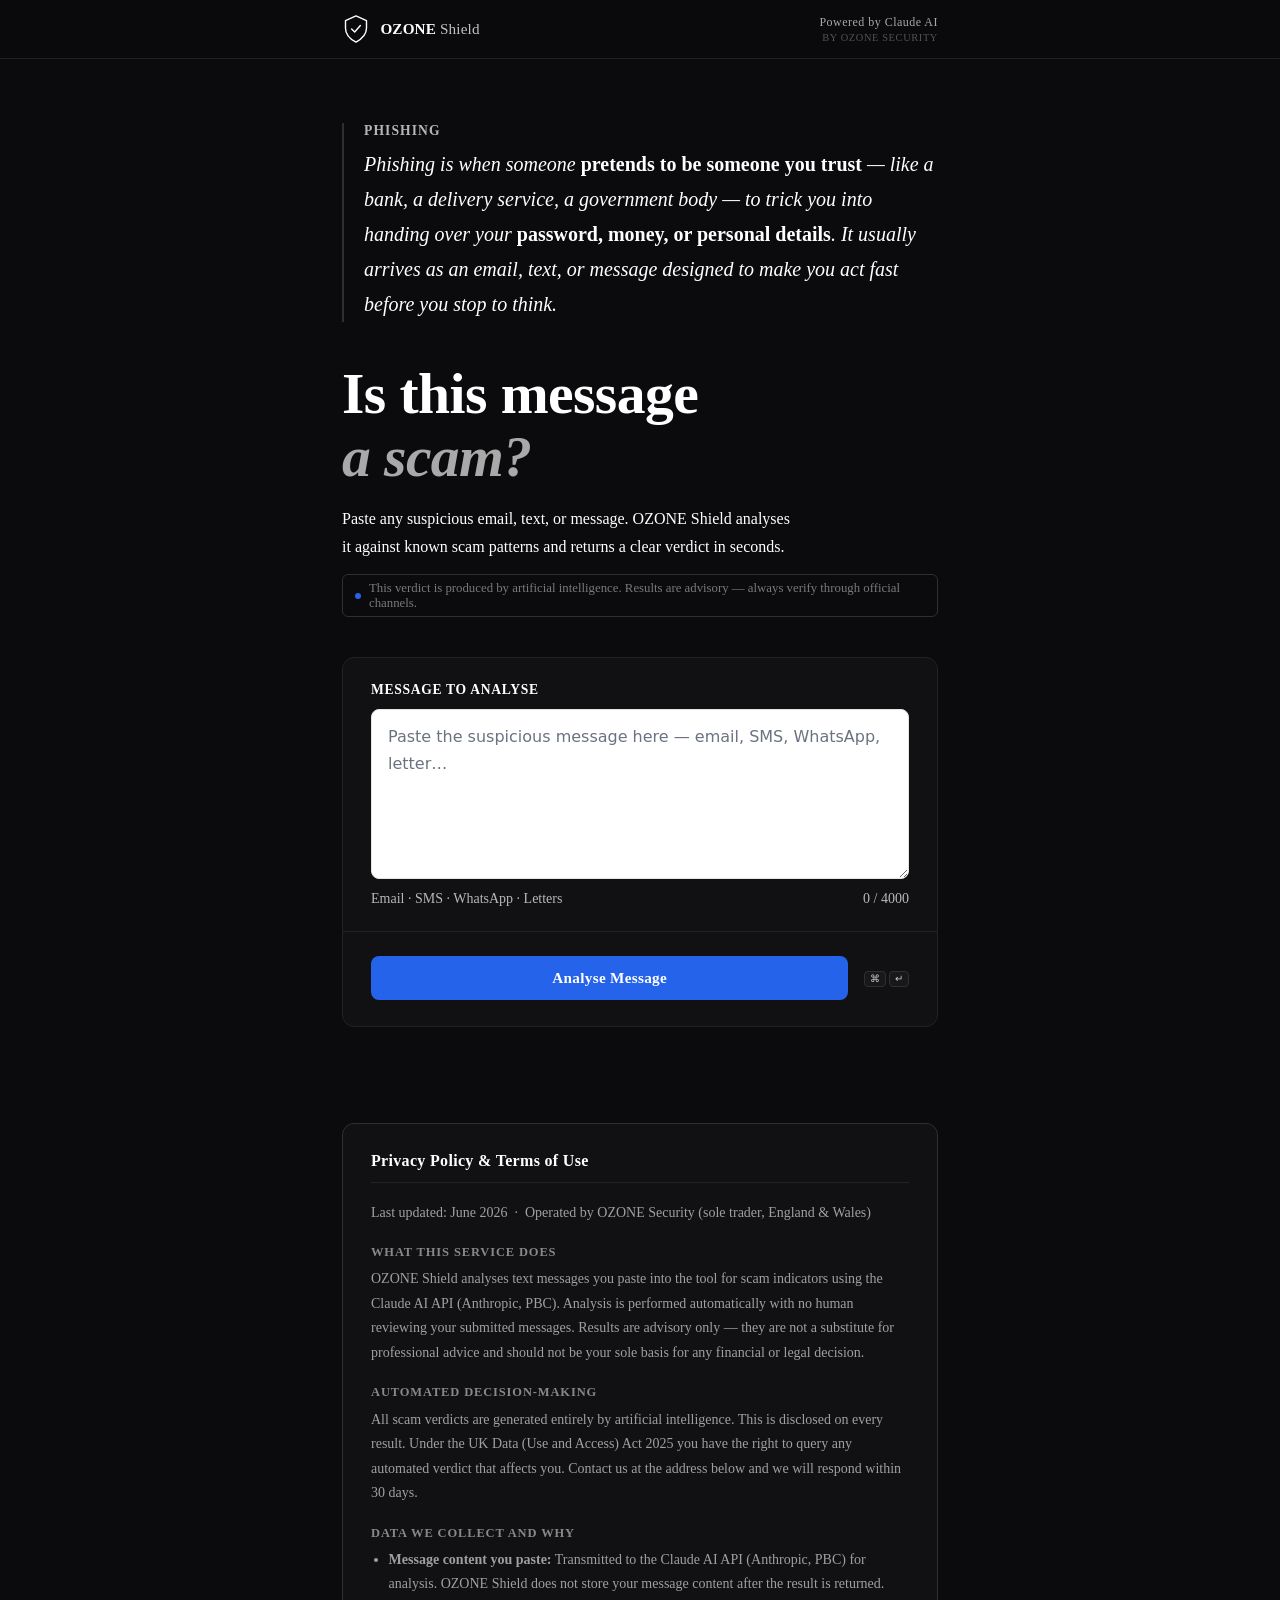
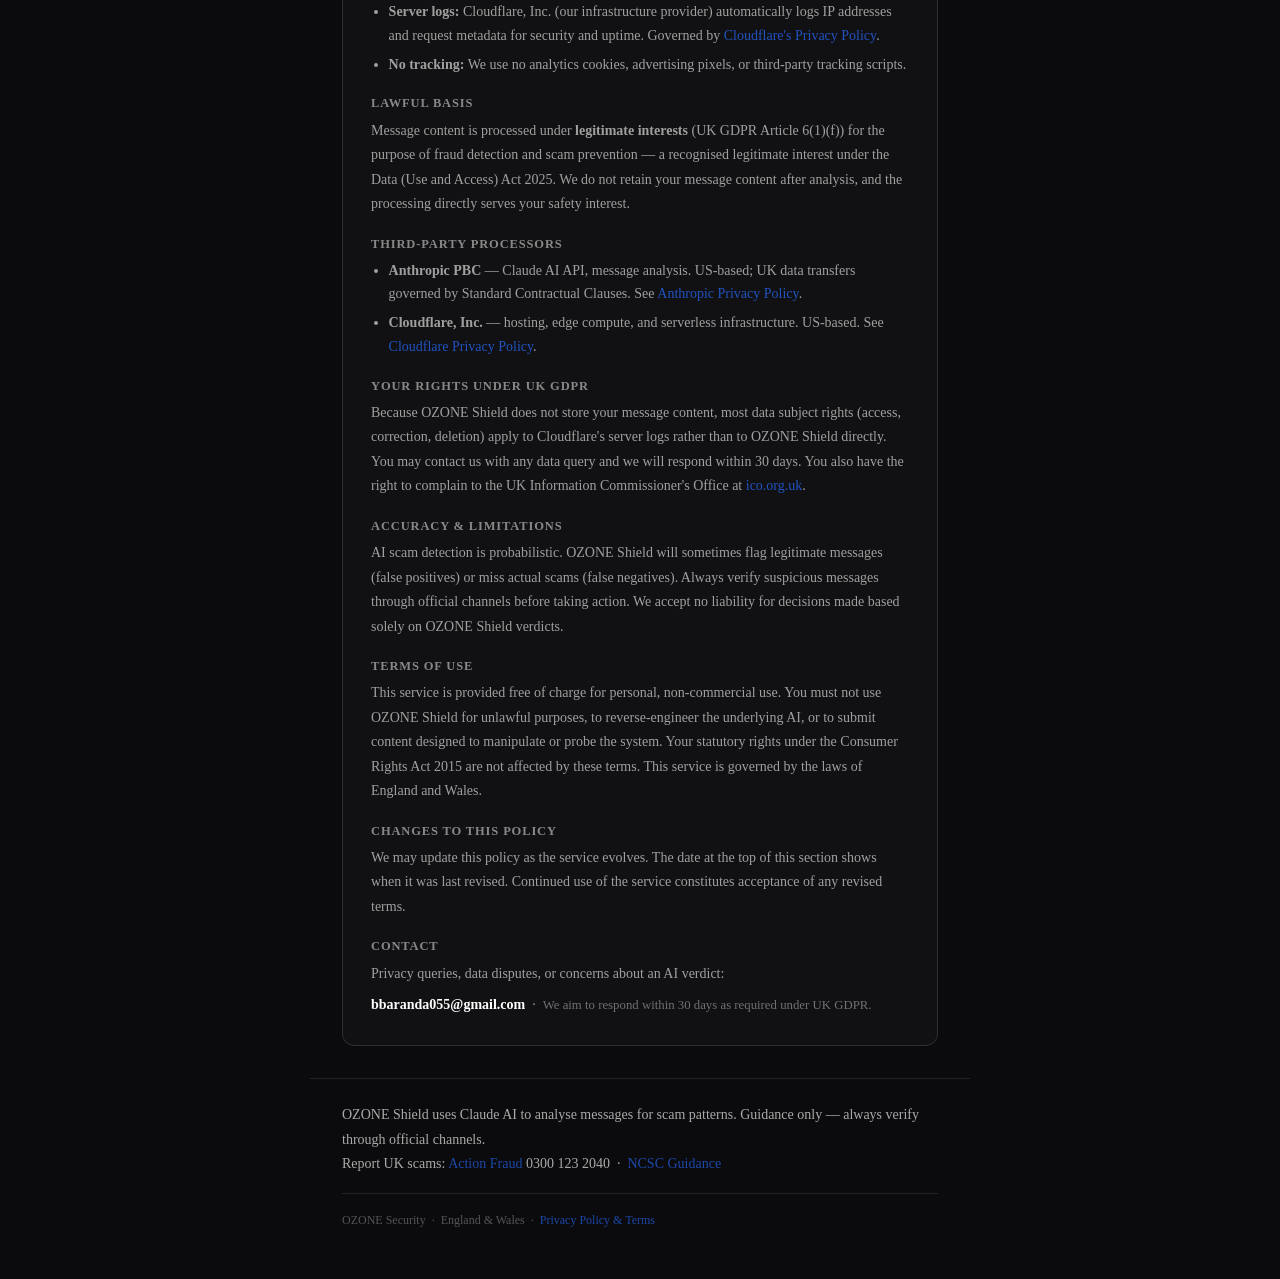
==== commit e78db717: "Update URLs and privacy policy in index.html Updated canonical URLs and adjusted meta tags for Open " ====
--- a/index.html
+++ b/index.html
@@ -5,45 +5,37 @@
   <meta name="viewport" content="width=device-width, initial-scale=1.0">
   <title>OZONE Shield — AI Scam Detector</title>
   <meta name="description" content="Paste any suspicious email, text, or message. OZONE Shield uses AI to analyse it for scam patterns and returns a clear verdict in seconds. Free for UK users.">
-  <!-- Canonical -->
-  <link rel="canonical" href="https://ozone-shield.netlify.app/">
-
-  <!-- Favicon & touch icons -->
+  <link rel="canonical" href="https://ozone-shield.bbaranda055.workers.dev/">
+
   <link rel="icon" type="image/x-icon" href="/favicon.ico">
   <link rel="icon" type="image/png" sizes="32x32" href="/favicon.ico">
   <link rel="apple-touch-icon" sizes="180x180" href="/apple-touch-icon.png">
   <link rel="apple-touch-icon-precomposed" href="/apple-touch-icon-precomposed.png">
 
-  <!-- Theme colour — browser chrome on mobile -->
   <meta name="theme-color" content="#0b0b0d">
-
-  <!-- Robots -->
   <meta name="robots" content="index, follow">
 
-  <!-- Open Graph — controls how page looks when shared on LinkedIn, WhatsApp, Facebook -->
   <meta property="og:type"        content="website">
-  <meta property="og:url"         content="https://ozone-shield.netlify.app/">
+  <meta property="og:url"         content="https://ozone-shield.bbaranda055.workers.dev/">
   <meta property="og:site_name"   content="OZONE Shield">
   <meta property="og:title"       content="OZONE Shield — Free AI Scam Detector for UK Users">
   <meta property="og:description" content="Paste any suspicious email, text, or message. OZONE Shield uses AI to detect scam patterns and returns a clear verdict in seconds. Free, no sign-up required.">
-  <meta property="og:image"       content="https://ozone-shield.netlify.app/apple-touch-icon.png">
+  <meta property="og:image"       content="https://ozone-shield.bbaranda055.workers.dev/apple-touch-icon.png">
   <meta property="og:image:width"  content="180">
   <meta property="og:image:height" content="180">
   <meta property="og:locale"      content="en_GB">
 
-  <!-- Twitter / X Card -->
   <meta name="twitter:card"        content="summary">
   <meta name="twitter:title"       content="OZONE Shield — Free AI Scam Detector">
   <meta name="twitter:description" content="Paste any suspicious message. AI analyses it for scam patterns instantly. Free for UK users.">
-  <meta name="twitter:image"       content="https://ozone-shield.netlify.app/apple-touch-icon.png">
-
-  <!-- JSON-LD Structured Data — Google rich results / knowledge panel -->
+  <meta name="twitter:image"       content="https://ozone-shield.bbaranda055.workers.dev/apple-touch-icon.png">
+
   <script type="application/ld+json">
   {
     "@context": "https://schema.org",
     "@type": "WebApplication",
     "name": "OZONE Shield",
-    "url": "https://ozone-shield.netlify.app/",
+    "url": "https://ozone-shield.bbaranda055.workers.dev/",
     "description": "Free AI-powered scam detector for UK users. Paste any suspicious email, text, or message to get an instant verdict.",
     "applicationCategory": "SecurityApplication",
     "operatingSystem": "Any",
@@ -67,7 +59,7 @@
     }
   }
   </script>
-  
+
   <style>
     *, *::before, *::after { box-sizing: border-box; margin: 0; padding: 0; }
 
@@ -108,7 +100,7 @@
       align-items: center;
     }
 
-    /* ─── NAV ─── */
+    /* NAV */
     nav {
       width: 100%;
       position: sticky;
@@ -148,14 +140,28 @@
 
     .brand-name span { color: rgba(255,255,255,0.75); font-weight: 400; }
 
+    .nav-right {
+      display: flex;
+      flex-direction: column;
+      align-items: flex-end;
+      gap: 0.1rem;
+    }
+
     .nav-tag {
-      font-size: 0.875rem;
+      font-size: 0.75rem;
       font-weight: 400;
       color: rgba(255,255,255,0.65);
       letter-spacing: 0.04em;
     }
 
-    /* ─── PAGE ─── */
+    .nav-company {
+      font-size: 0.65rem;
+      color: rgba(255,255,255,0.3);
+      letter-spacing: 0.06em;
+      text-transform: uppercase;
+    }
+
+    /* PAGE */
     .page {
       width: 100%;
       max-width: 660px;
@@ -165,7 +171,7 @@
       gap: 2.5rem;
     }
 
-    /* ─── DEFINITION ─── */
+    /* DEFINITION */
     .definition {
       border-left: 2px solid var(--border-mid);
       padding-left: 1.25rem;
@@ -191,7 +197,7 @@
 
     .definition-body strong { font-style: normal; font-weight: 700; color: #ffffff; }
 
-    /* ─── HERO ─── */
+    /* HERO */
     .hero { animation: rise 0.5s ease 0.07s both; }
 
     h1 {
@@ -215,8 +221,6 @@
       margin-bottom: 0.85rem;
     }
 
-    /* ─── AI TRANSPARENCY BADGE ─── */
-    /* Required: UK Data (Use and Access) Act 2025 + UK AI Regulatory Framework */
     .ai-notice {
       display: inline-flex;
       align-items: center;
@@ -237,7 +241,7 @@
       flex-shrink: 0;
     }
 
-    /* ─── CARD ─── */
+    /* CARD */
     .card {
       background: var(--surface);
       border: 1px solid var(--border);
@@ -429,8 +433,7 @@
       line-height: 1.65;
     }
 
-    /* ─── PRIVACY POLICY SECTION ─── */
-    /* Required under UK GDPR / DPA 2018 / DUAA 2025 / Consumer Rights Act 2015 */
+    /* PRIVACY SECTION */
     .privacy-section {
       width: 100%;
       max-width: 660px;
@@ -470,8 +473,7 @@
     .privacy-card a { color: rgba(37,99,235,0.8); text-decoration: none; }
     .privacy-card a:hover { color: var(--blue); }
 
-    /* ─── FOOTER ─── */
-    /* BUG FIX: original file was missing "footer {" — properties were floating loose in CSS */
+    /* FOOTER */
     footer {
       width: 100%;
       max-width: 660px;
@@ -522,7 +524,10 @@
         </svg>
         <span class="brand-name">OZONE <span>Shield</span></span>
       </a>
-      <span class="nav-tag">Powered by Claude AI</span>
+      <div class="nav-right">
+        <span class="nav-tag">Powered by Claude AI</span>
+        <span class="nav-company">by OZONE Security</span>
+      </div>
     </div>
   </nav>
 
@@ -541,12 +546,6 @@
     <div class="hero">
       <h1>Is this message<br><em>a scam?</em></h1>
       <p class="hero-sub">Paste any suspicious email, text, or message. OZONE Shield analyses it against known scam patterns and returns a clear verdict in seconds.</p>
-      <!--
-        AI TRANSPARENCY NOTICE — legally required under:
-        · UK Data (Use and Access) Act 2025 — automated decision-making disclosure
-        · ICO Guidance on Explaining Decisions Made with AI
-        · UK AI Regulatory Framework (DSIT, 2024)
-      -->
       <div class="ai-notice">
         <div class="ai-notice-dot"></div>
         This verdict is produced by artificial intelligence. Results are advisory — always verify through official channels.
@@ -571,10 +570,10 @@
         </div>
       </div>
 
-      <!-- BUTTON -->
+      <!-- BUTTON — onclick removed, listener attached via JS -->
       <div class="section">
         <div class="btn-wrap">
-          <button id="analyseBtn" onclick="analyse()">
+          <button id="analyseBtn">
             <span id="btnText">Analyse Message</span>
           </button>
           <span class="shortcut"><kbd>⌘</kbd> <kbd>↵</kbd></span>
@@ -622,65 +621,11 @@
 
   </div>
 
-  <!--
-  ════════════════════════════════════════════════════════════════════════
-  EMAIL SIGNUP — TEMPORARILY DISABLED
-  ════════════════════════════════════════════════════════════════════════
-  LEGAL REASON: Collecting email addresses = processing personal data
-  under UK GDPR / Data Protection Act 2018. Cannot collect personal data
-  electronically without first registering with the ICO.
-
-  ACTION REQUIRED: Register at ico.org.uk → "Pay your data protection fee"
-  Cost: £52/year (Tier 1 — sole trader / micro-organisation)
-  Time: ~10 minutes online
-
-  TO RESTORE THIS FORM: Once you have your ICO registration number,
-  uncomment the block below AND add this consent statement above the
-  submit button:
-
-    "By signing up you agree to receive the Weekly Scam Report by email.
-     We will store your email address for this purpose only and will
-     never sell it. You can unsubscribe at any time.
-     See our Privacy Policy below."
-
-  Also update the Privacy Policy section below with your ICO number.
-  ════════════════════════════════════════════════════════════════════════
-
-  <div class="signup-wrap">
-    <div class="signup-card">
-      <div class="signup-text">
-        <p class="signup-title">Weekly Scam Report</p>
-        <p class="signup-sub">The 3 most dangerous messages circulating in the UK right now — delivered free every week.</p>
-      </div>
-      <form name="waitlist" netlify netlify-honeypot="bot-field" class="signup-form" id="signupForm">
-        <input type="hidden" name="form-name" value="waitlist" />
-        <p style="display:none"><input name="bot-field" /></p>
-        [ADD CONSENT STATEMENT HERE BEFORE UNCOMMENTING]
-        <div class="signup-row">
-          <input type="email" name="email" id="emailInput" placeholder="your@email.com" required autocomplete="email" />
-          <button type="submit" id="signupBtn">Subscribe</button>
-        </div>
-      </form>
-      <div class="signup-success" id="signupSuccess">
-        <span>✓</span> You're on the list. First report lands this week.
-      </div>
-    </div>
-  </div>
-  -->
-
-  <!-- ════════════════════════════════════════════════════════════════════
-       PRIVACY POLICY & TERMS OF USE
-       Legally required under:
-       · UK GDPR Article 13 — transparency when collecting/processing data
-       · Data Protection Act 2018
-       · Data (Use and Access) Act 2025 — automated decision-making rights
-       · Consumer Rights Act 2015 — terms for digital content/services
-       · UK AI Regulatory Framework — AI transparency obligations
-  ═══════════════════════════════════════════════════════════════════════ -->
+  <!-- PRIVACY POLICY -->
   <div class="privacy-section" id="privacy-policy">
     <div class="privacy-card">
       <h2>Privacy Policy &amp; Terms of Use</h2>
-      <p>Last updated: March 2026 &nbsp;·&nbsp; Operated by OZONE Security (sole trader, England &amp; Wales)</p>
+      <p>Last updated: June 2026 &nbsp;·&nbsp; Operated by OZONE Security (sole trader, England &amp; Wales)</p>
 
       <h3>What this service does</h3>
       <p>OZONE Shield analyses text messages you paste into the tool for scam indicators using the Claude AI API (Anthropic, PBC). Analysis is performed automatically with no human reviewing your submitted messages. Results are advisory only — they are not a substitute for professional advice and should not be your sole basis for any financial or legal decision.</p>
@@ -691,7 +636,7 @@
       <h3>Data we collect and why</h3>
       <ul>
         <li><strong>Message content you paste:</strong> Transmitted to the Claude AI API (Anthropic, PBC) for analysis. OZONE Shield does not store your message content after the result is returned.</li>
-        <li><strong>Server logs:</strong> Netlify (our hosting provider) automatically logs IP addresses and request metadata for security and uptime. Governed by <a href="https://www.netlify.com/privacy/" target="_blank" rel="noopener">Netlify's Privacy Policy</a>.</li>
+        <li><strong>Server logs:</strong> Cloudflare, Inc. (our infrastructure provider) automatically logs IP addresses and request metadata for security and uptime. Governed by <a href="https://www.cloudflare.com/privacypolicy/" target="_blank" rel="noopener">Cloudflare's Privacy Policy</a>.</li>
         <li><strong>No tracking:</strong> We use no analytics cookies, advertising pixels, or third-party tracking scripts.</li>
       </ul>
 
@@ -701,11 +646,11 @@
       <h3>Third-party processors</h3>
       <ul>
         <li><strong>Anthropic PBC</strong> — Claude AI API, message analysis. US-based; UK data transfers governed by Standard Contractual Clauses. See <a href="https://www.anthropic.com/legal/privacy" target="_blank" rel="noopener">Anthropic Privacy Policy</a>.</li>
-        <li><strong>Netlify, Inc.</strong> — hosting and serverless functions. US-based. See <a href="https://www.netlify.com/privacy/" target="_blank" rel="noopener">Netlify Privacy Policy</a>.</li>
+        <li><strong>Cloudflare, Inc.</strong> — hosting, edge compute, and serverless infrastructure. US-based. See <a href="https://www.cloudflare.com/privacypolicy/" target="_blank" rel="noopener">Cloudflare Privacy Policy</a>.</li>
       </ul>
 
       <h3>Your rights under UK GDPR</h3>
-      <p>Because OZONE Shield does not store your message content, most data subject rights (access, correction, deletion) apply to Netlify's server logs rather than to OZONE Shield directly. You may contact us with any data query and we will respond within 30 days. You also have the right to complain to the UK Information Commissioner's Office at <a href="https://ico.org.uk" target="_blank" rel="noopener">ico.org.uk</a>.</p>
+      <p>Because OZONE Shield does not store your message content, most data subject rights (access, correction, deletion) apply to Cloudflare's server logs rather than to OZONE Shield directly. You may contact us with any data query and we will respond within 30 days. You also have the right to complain to the UK Information Commissioner's Office at <a href="https://ico.org.uk" target="_blank" rel="noopener">ico.org.uk</a>.</p>
 
       <h3>Accuracy &amp; limitations</h3>
       <p>AI scam detection is probabilistic. OZONE Shield will sometimes flag legitimate messages (false positives) or miss actual scams (false negatives). Always verify suspicious messages through official channels before taking action. We accept no liability for decisions made based solely on OZONE Shield verdicts.</p>
@@ -720,7 +665,6 @@
       <p>Privacy queries, data disputes, or concerns about an AI verdict:</p>
       <p style="margin-top:0.4rem;">
         <strong style="color:#ffffff;" id="contact-email"></strong>
-        <script>document.getElementById('contact-email').textContent='bbaranda055'+'@'+'gmail.com';</script>
         &nbsp;·&nbsp;
         <span style="color:rgba(255,255,255,0.4);font-size:0.8rem;">We aim to respond within 30 days as required under UK GDPR.</span>
       </p>
@@ -739,16 +683,28 @@
     </div>
   </footer>
 
-  <script data-cfasync="false" src="/cdn-cgi/scripts/5c5dd728/cloudflare-static/email-decode.min.js"></script><script>
+  <script>
+    // ─── COOLDOWN ──────────────────────────────────────────────────────────────
     let cooldownActive = false;
-    const COOLDOWN_MS = 10000;
-
-    document.getElementById('messageInput').addEventListener('input', function () {
-      document.getElementById('charCount').textContent = this.value.length;
-    });
-
+    const COOLDOWN_MS  = 10000;
+
+    // ─── CHARACTER COUNTER — handles both typing and paste ────────────────────
+    const msgInput = document.getElementById('messageInput');
+    const charCount = document.getElementById('charCount');
+
+    function updateCharCount() {
+      charCount.textContent = msgInput.value.length;
+    }
+
+    msgInput.addEventListener('input', updateCharCount);
+    msgInput.addEventListener('paste', () => setTimeout(updateCharCount, 0));
+
+    // ─── CONTACT EMAIL — obfuscated ───────────────────────────────────────────
+    document.getElementById('contact-email').textContent = 'bbaranda055' + '@' + 'gmail.com';
+
+    // ─── ANALYSE FUNCTION ─────────────────────────────────────────────────────
     async function analyse() {
-      const message = document.getElementById('messageInput').value.trim();
+      const message = msgInput.value.trim();
       const btn     = document.getElementById('analyseBtn');
       const errBox  = document.getElementById('errorBox');
       const result  = document.getElementById('resultCard');
@@ -765,13 +721,13 @@
 
       try {
         const res = await fetch('https://ozone-analyse.bbaranda055.workers.dev', {
-          method: 'POST',
+          method:  'POST',
           headers: { 'Content-Type': 'application/json' },
-          body: JSON.stringify({ message })
+          body:    JSON.stringify({ message })
         });
 
         if (!res.ok) {
-          const e = await res.json();
+          const e = await res.json().catch(() => ({}));
           throw new Error(e.error || `Error ${res.status}`);
         }
 
@@ -790,9 +746,10 @@
       }
     }
 
+    // ─── RENDER RESULT ────────────────────────────────────────────────────────
     function render(r) {
       const card = document.getElementById('resultCard');
-      const map = {
+      const map  = {
         SAFE:       { cls: 'safe',       icon: '🟢', sub: 'No significant scam signals detected.' },
         SUSPICIOUS: { cls: 'suspicious', icon: '🟡', sub: 'Proceed with caution — signals detected.' },
         SCAM:       { cls: 'scam',       icon: '🔴', sub: 'High-confidence scam indicators found.' },
@@ -813,7 +770,7 @@
       pill.className   = `severity-pill ${sev}`;
 
       const list = document.getElementById('reasonsList');
-      list.innerHTML = '';
+      list.innerHTML   = '';
       (r.REASONS || []).forEach((reason, i) => {
         const li = document.createElement('li');
         li.innerHTML = `<span class="reason-num">${i + 1}</span><span>${reason}</span>`;
@@ -823,14 +780,40 @@
       card.scrollIntoView({ behavior: 'smooth', block: 'nearest' });
     }
 
+    // ─── ERROR ────────────────────────────────────────────────────────────────
     function showError(msg) {
       document.getElementById('errorText').textContent = msg;
-      document.getElementById('errorBox').className = 'error-box visible';
-    }
-
+      document.getElementById('errorBox').className   = 'error-box visible';
+    }
+
+    // ─── COOLDOWN BAR ─────────────────────────────────────────────────────────
     function startCooldown() {
       cooldownActive = true;
       const track = document.getElementById('cooldownTrack');
       const fill  = document.getElementById('cooldownFill');
-      track.className = 'cooldown-bar active';
-      fill.sty}
+      track.className        = 'cooldown-bar active';
+      fill.style.transition  = `width ${COOLDOWN_MS}ms linear`;
+      fill.style.width       = '100%';
+      setTimeout(() => {
+        cooldownActive        = false;
+        track.className       = 'cooldown-bar';
+        fill.style.transition = 'none';
+        fill.style.width      = '0';
+      }, COOLDOWN_MS);
+    }
+
+    // ─── EVENT LISTENERS ──────────────────────────────────────────────────────
+    // Button click — no onclick attribute, attached here to work in all runtimes
+    document.getElementById('analyseBtn').addEventListener('click', analyse);
+
+    // Keyboard shortcut: Cmd+Enter (Mac) or Ctrl+Enter (Windows/Linux)
+    document.addEventListener('keydown', function (e) {
+      if ((e.metaKey || e.ctrlKey) && e.key === 'Enter') {
+        e.preventDefault();
+        analyse();
+      }
+    });
+  </script>
+
+</body>
+</html>
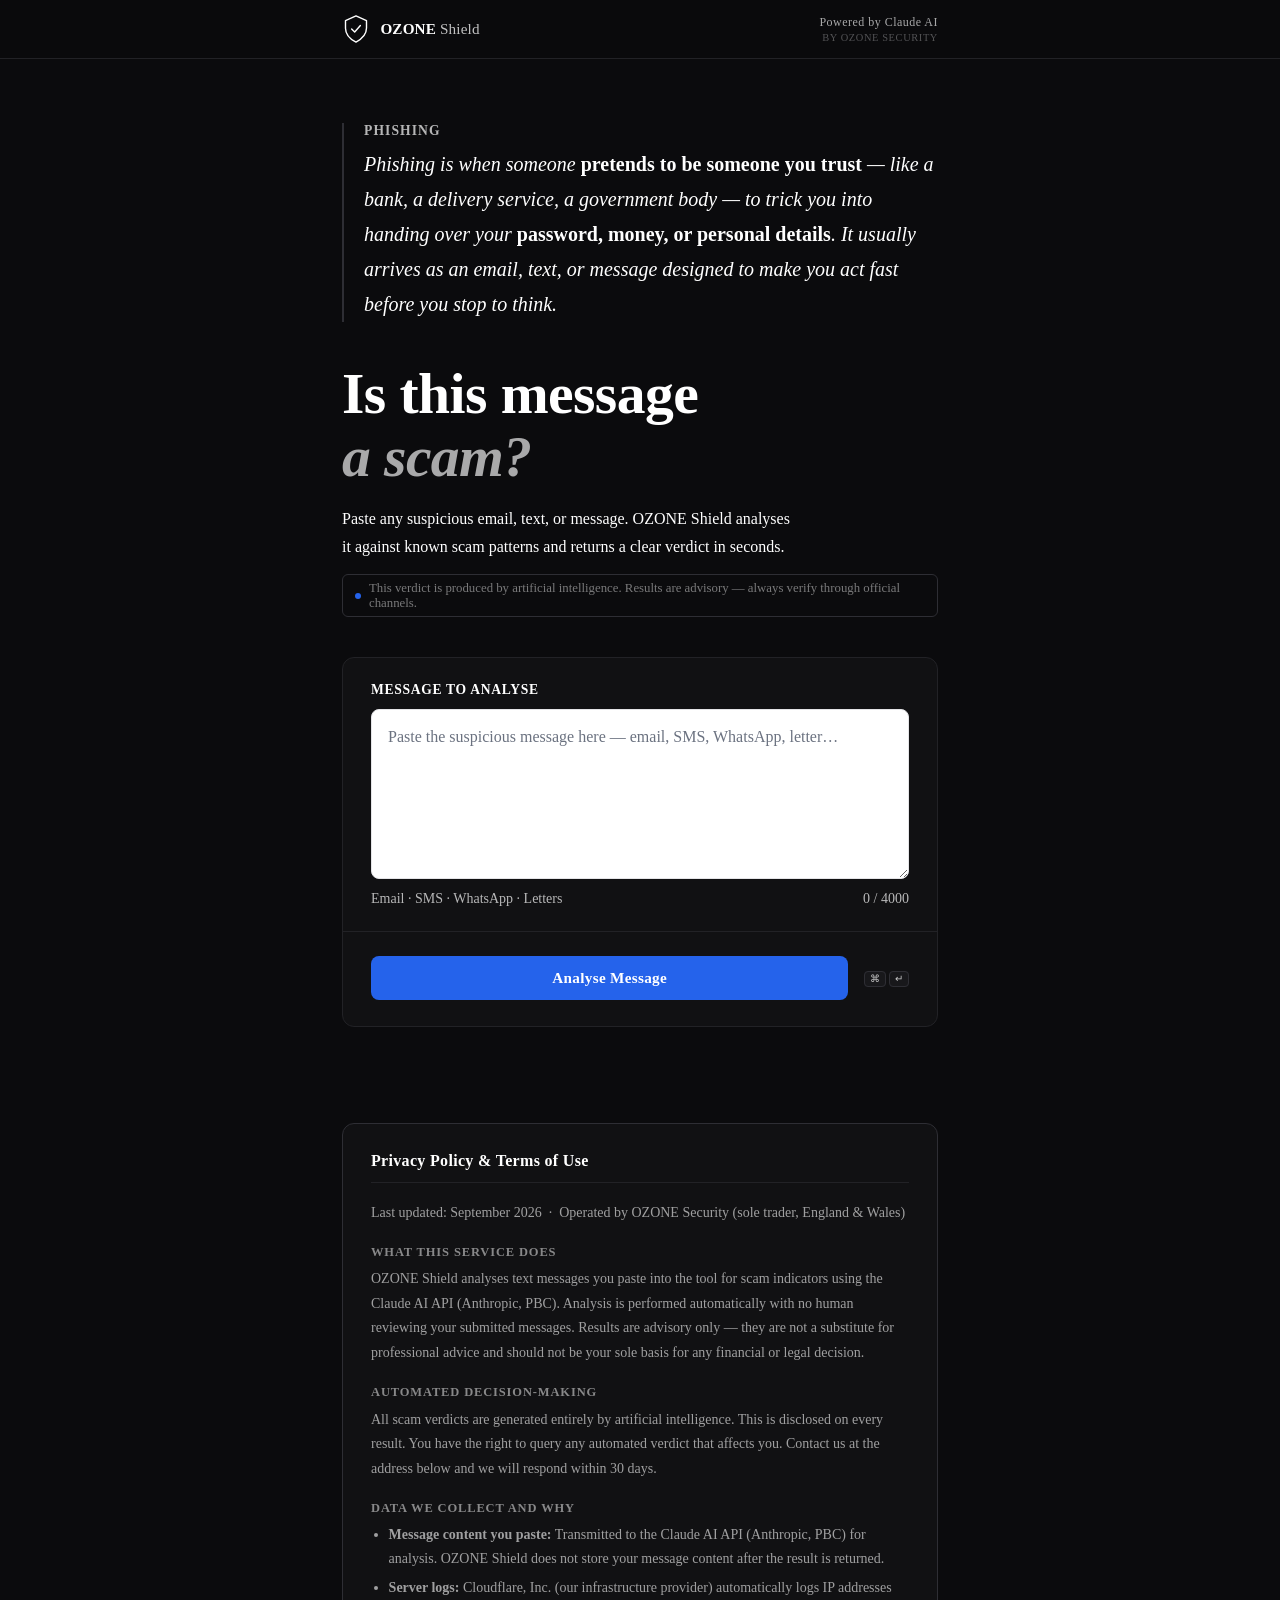
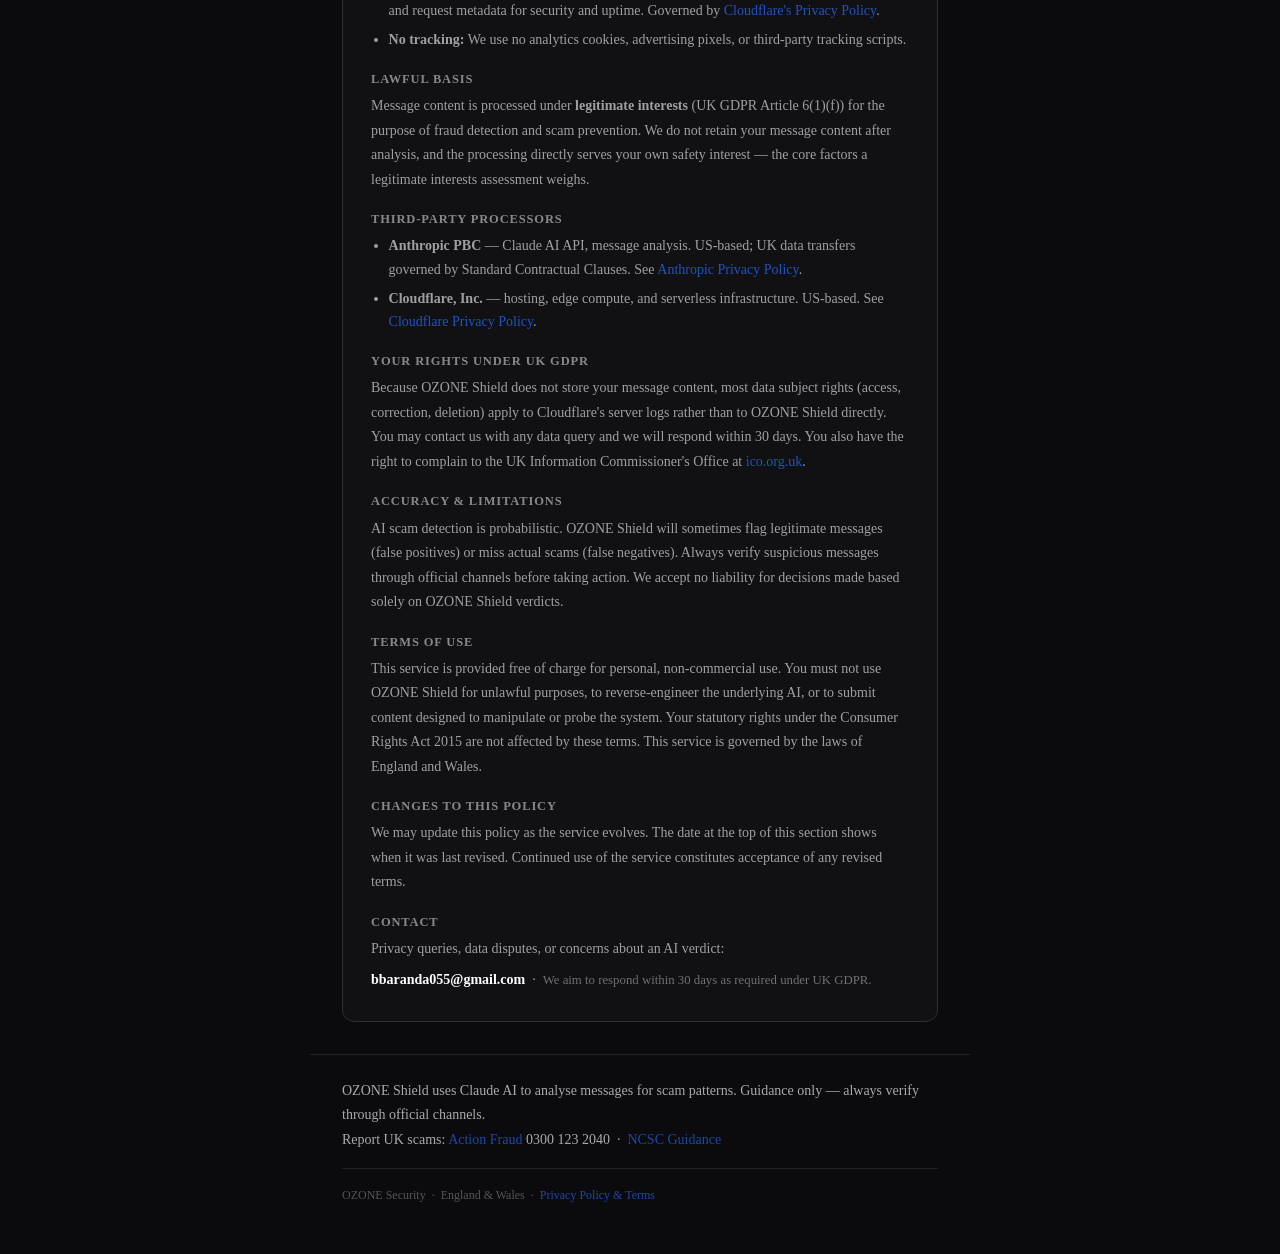
==== commit db727c75: "Modify HTML for accessibility and content updates Updated language attribute, font family, and acces" ====
--- a/index.html
+++ b/index.html
@@ -1,5 +1,5 @@
 <!DOCTYPE html>
-<html lang="en">
+<html lang="en-GB">
 <head>
   <meta charset="UTF-8">
   <meta name="viewport" content="width=device-width, initial-scale=1.0">
@@ -270,7 +270,7 @@
       border: 1px solid #e4e4e7;
       border-radius: 8px;
       padding: 0.9rem 1rem;
-      font-family: system-ui, -apple-system, BlinkMacSystemFont, sans-serif;
+      font-family: 'Times New Roman', Times, serif;
       font-size: 1rem;
       color: #18181b;
       line-height: 1.65;
@@ -588,13 +588,13 @@
     </div>
 
     <!-- ERROR -->
-    <div class="error-box" id="errorBox">
+    <div class="error-box" id="errorBox" role="alert">
       <span>⚠</span>
       <span id="errorText"></span>
     </div>
 
     <!-- RESULT -->
-    <div class="result" id="resultCard">
+    <div class="result" id="resultCard" aria-live="polite" aria-atomic="true">
       <div class="result-head">
         <div class="verdict-emoji" id="verdictIcon"></div>
         <div>
@@ -625,13 +625,13 @@
   <div class="privacy-section" id="privacy-policy">
     <div class="privacy-card">
       <h2>Privacy Policy &amp; Terms of Use</h2>
-      <p>Last updated: June 2026 &nbsp;·&nbsp; Operated by OZONE Security (sole trader, England &amp; Wales)</p>
+      <p>Last updated: September 2026 &nbsp;·&nbsp; Operated by OZONE Security (sole trader, England &amp; Wales)</p>
 
       <h3>What this service does</h3>
       <p>OZONE Shield analyses text messages you paste into the tool for scam indicators using the Claude AI API (Anthropic, PBC). Analysis is performed automatically with no human reviewing your submitted messages. Results are advisory only — they are not a substitute for professional advice and should not be your sole basis for any financial or legal decision.</p>
 
       <h3>Automated decision-making</h3>
-      <p>All scam verdicts are generated entirely by artificial intelligence. This is disclosed on every result. Under the UK Data (Use and Access) Act 2025 you have the right to query any automated verdict that affects you. Contact us at the address below and we will respond within 30 days.</p>
+      <p>All scam verdicts are generated entirely by artificial intelligence. This is disclosed on every result. You have the right to query any automated verdict that affects you. Contact us at the address below and we will respond within 30 days.</p>
 
       <h3>Data we collect and why</h3>
       <ul>
@@ -641,7 +641,7 @@
       </ul>
 
       <h3>Lawful basis</h3>
-      <p>Message content is processed under <strong>legitimate interests</strong> (UK GDPR Article 6(1)(f)) for the purpose of fraud detection and scam prevention — a recognised legitimate interest under the Data (Use and Access) Act 2025. We do not retain your message content after analysis, and the processing directly serves your safety interest.</p>
+      <p>Message content is processed under <strong>legitimate interests</strong> (UK GDPR Article 6(1)(f)) for the purpose of fraud detection and scam prevention. We do not retain your message content after analysis, and the processing directly serves your own safety interest — the core factors a legitimate interests assessment weighs.</p>
 
       <h3>Third-party processors</h3>
       <ul>
@@ -773,7 +773,13 @@
       list.innerHTML   = '';
       (r.REASONS || []).forEach((reason, i) => {
         const li = document.createElement('li');
-        li.innerHTML = `<span class="reason-num">${i + 1}</span><span>${reason}</span>`;
+        const num = document.createElement('span');
+        num.className = 'reason-num';
+        num.textContent = i + 1;
+        const text = document.createElement('span');
+        text.textContent = reason;
+        li.appendChild(num);
+        li.appendChild(text);
         list.appendChild(li);
       });
 
